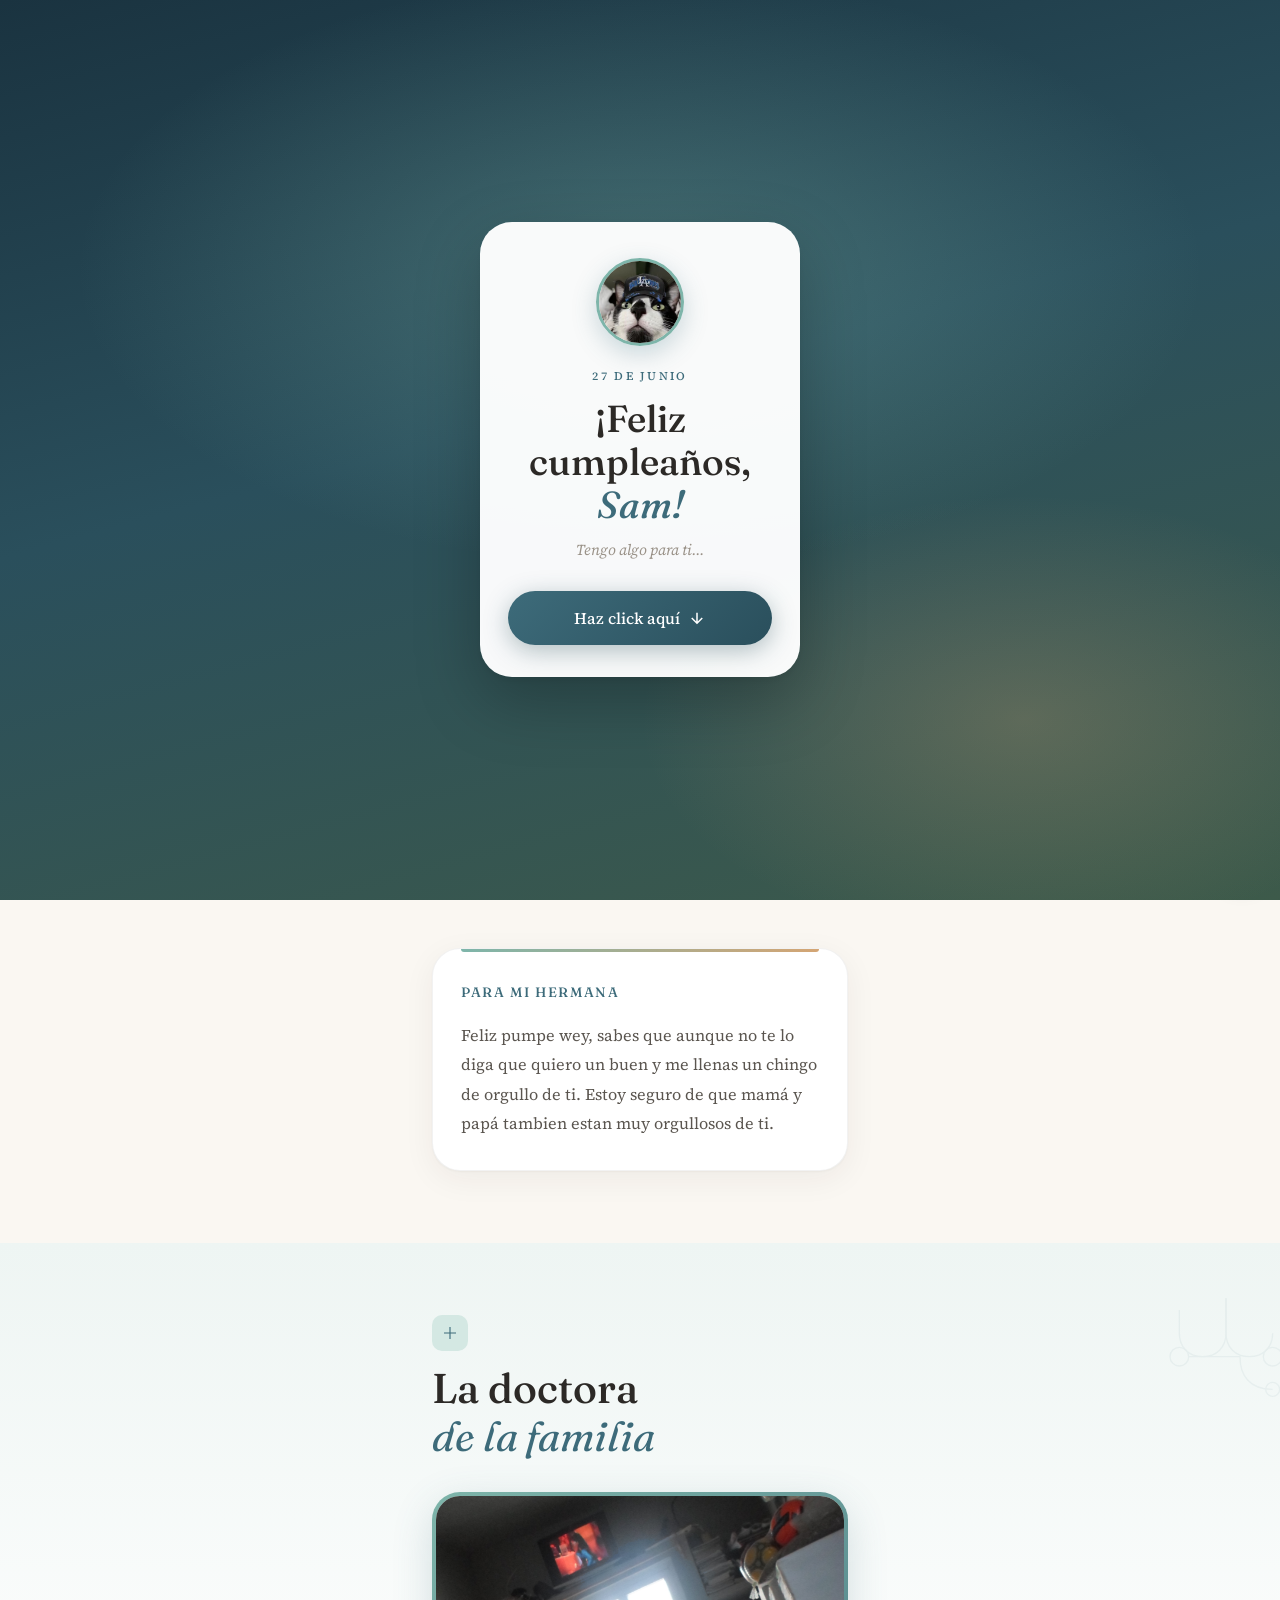
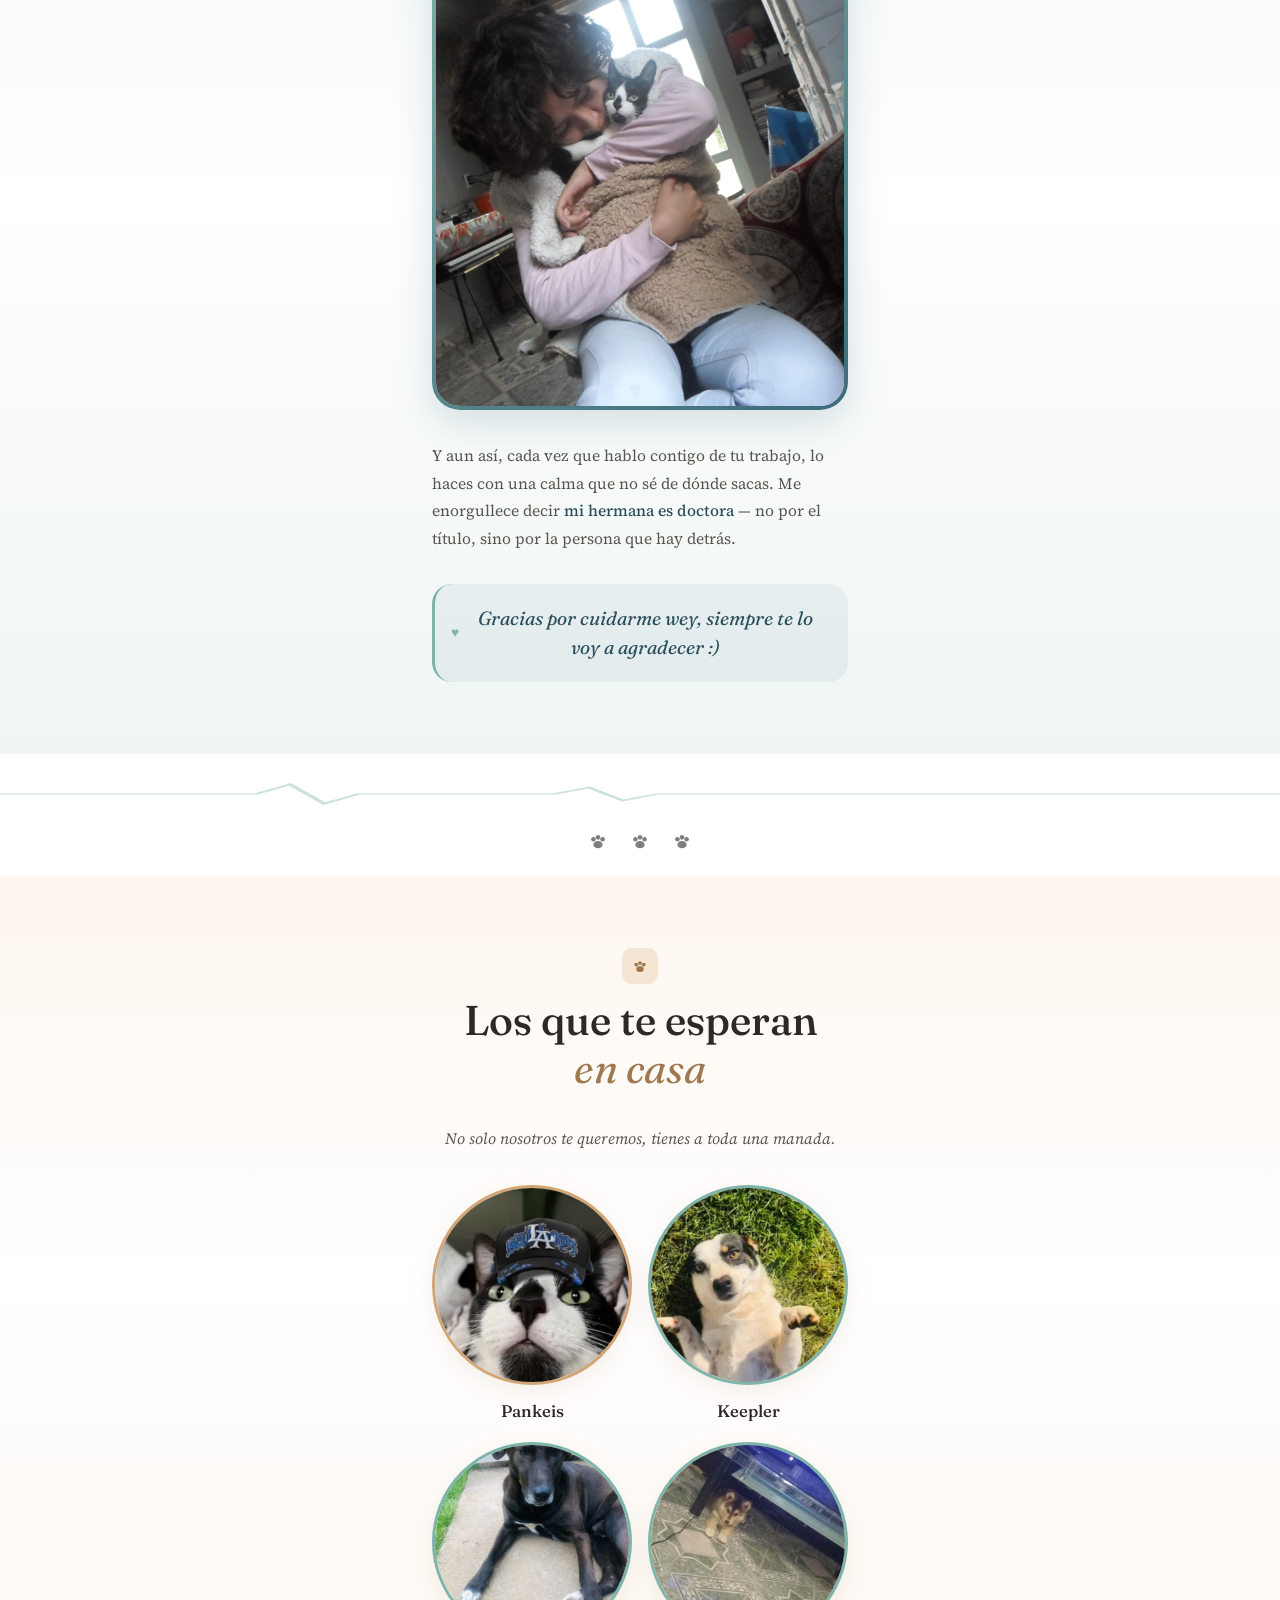
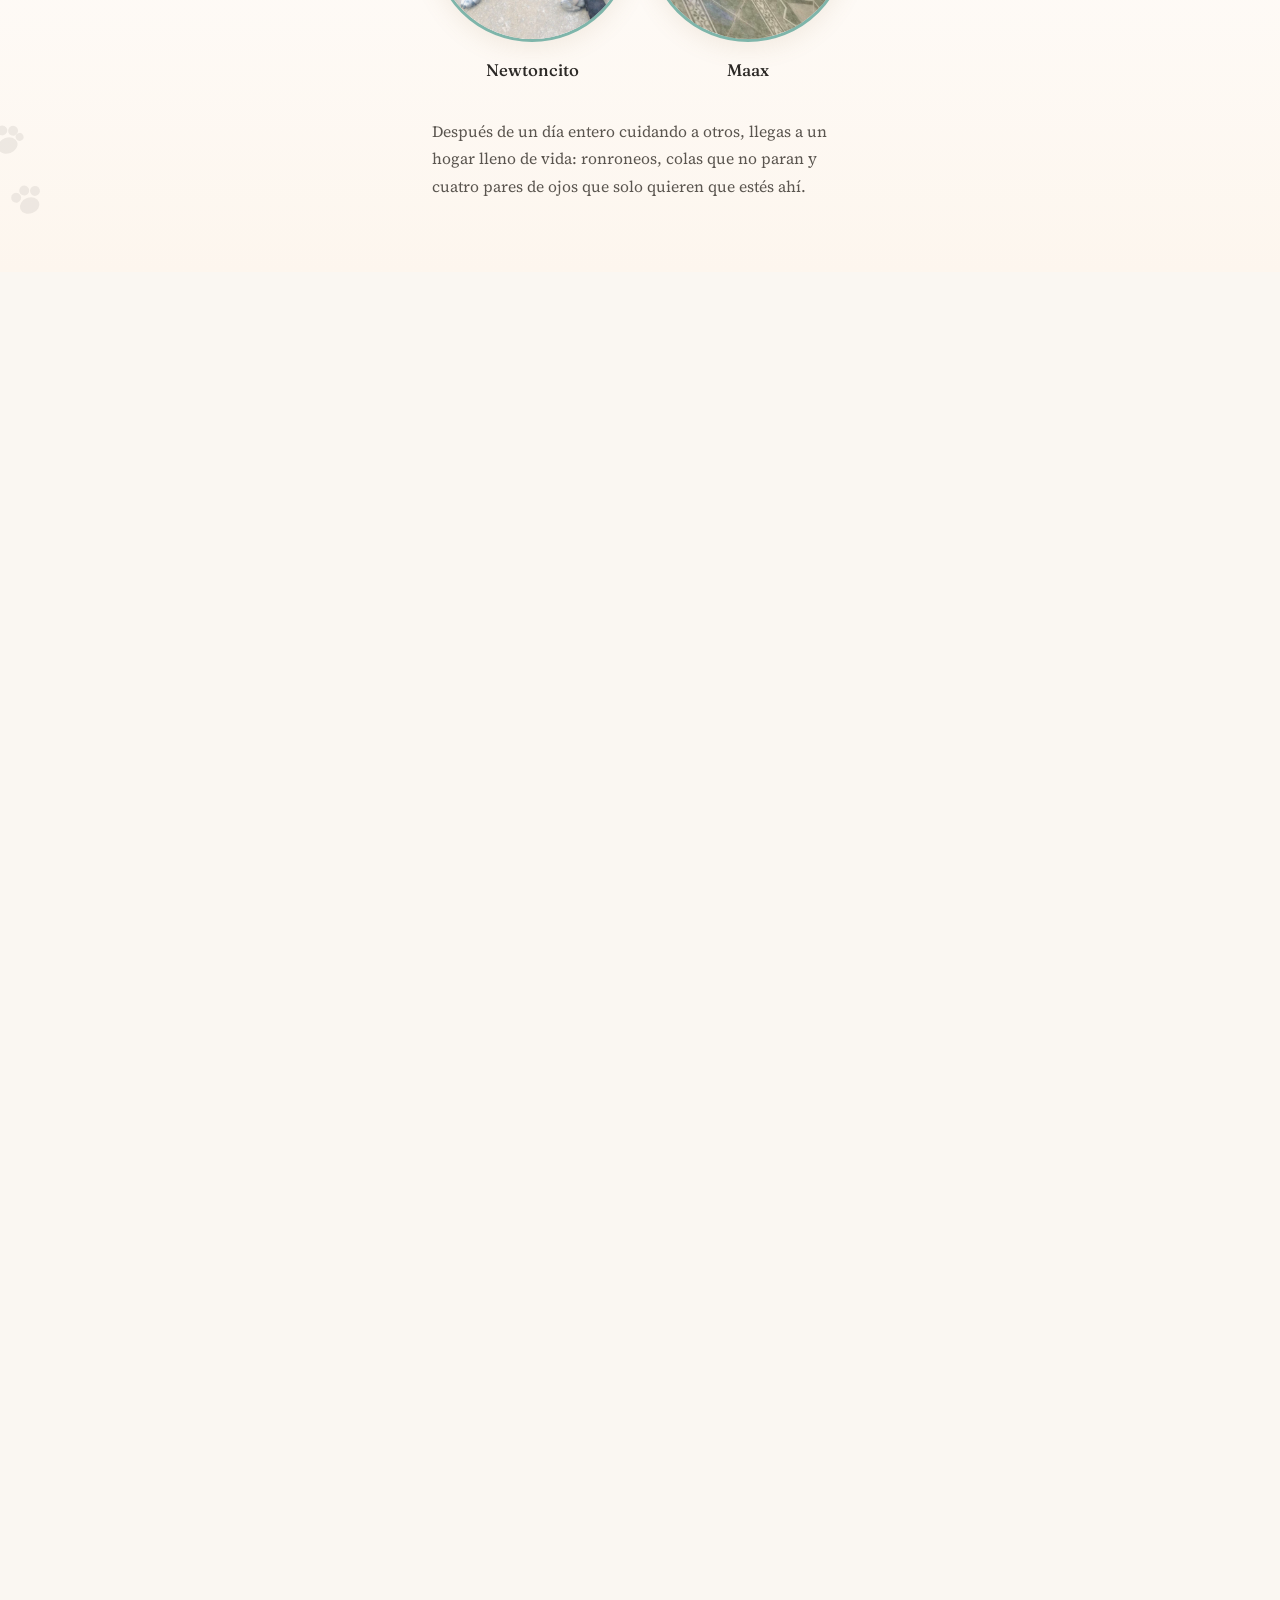
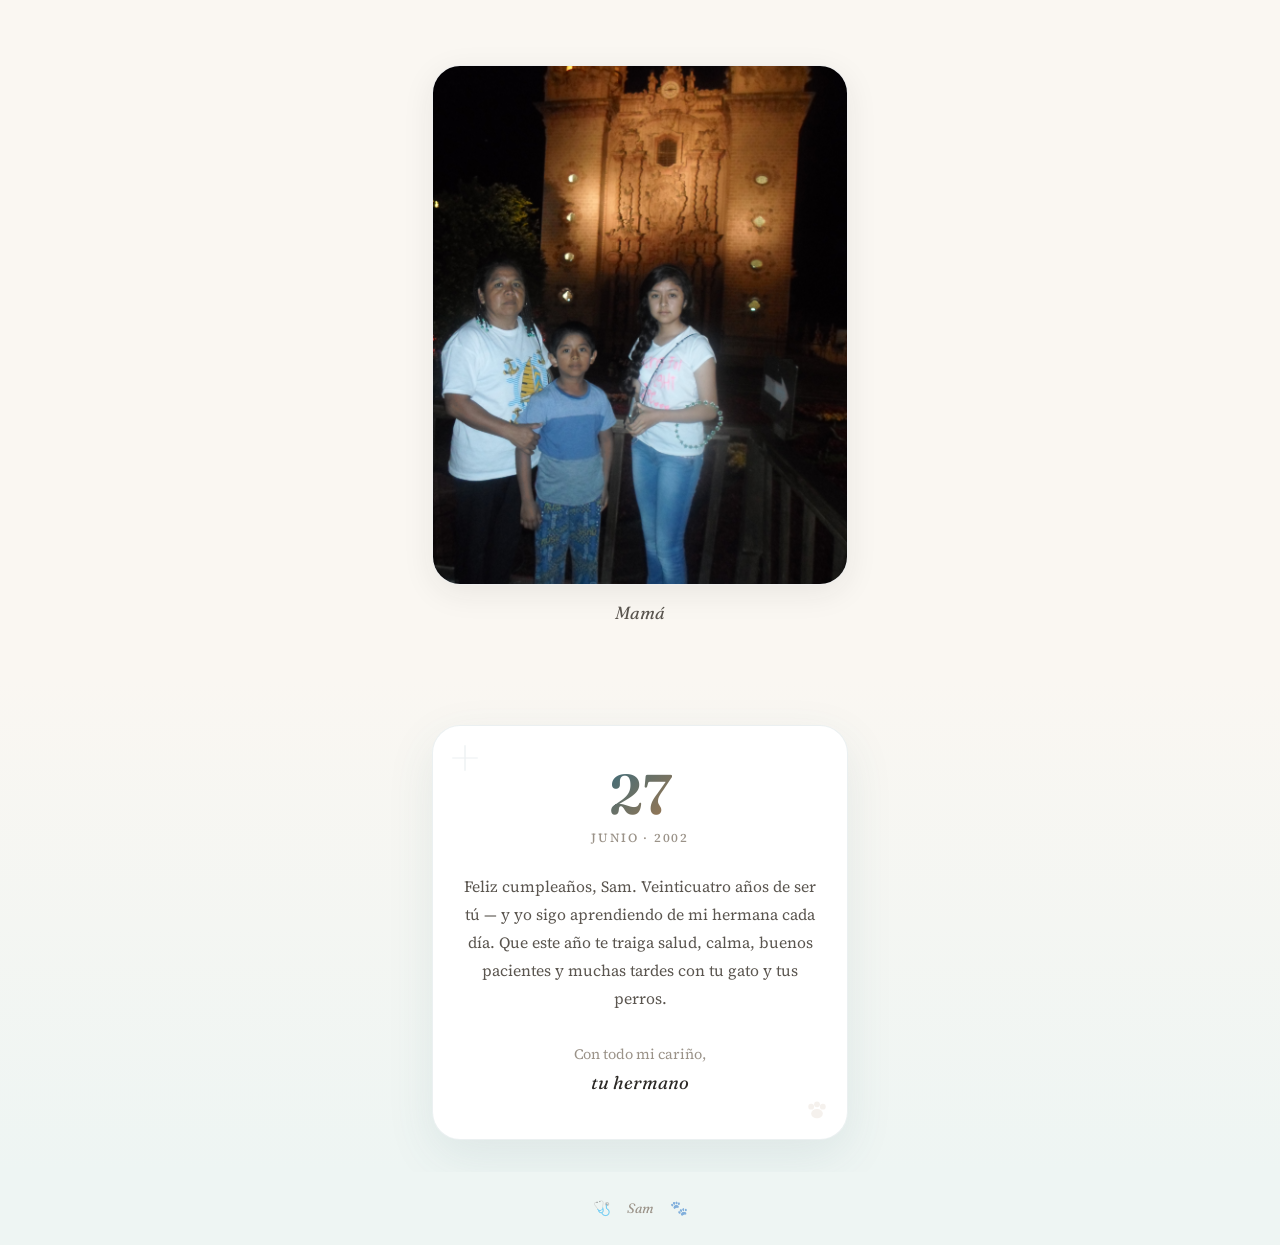
==== index.html @ 91076fe1 "Add files via upload" ====
<!DOCTYPE html>
<html lang="es">
<head>
  <meta charset="UTF-8" />
  <meta name="viewport" content="width=device-width, initial-scale=1, viewport-fit=cover" />
  <meta name="theme-color" content="#eef5f3" />
  <meta name="description" content="Para Sam — 27 de junio" />
  <title>Feliz Pumpe wey</title>
  <link rel="icon" href="images/gato.jpg" type="image/jpeg" />
  <link rel="apple-touch-icon" href="images/gato.jpg" />
  <link rel="preconnect" href="https://fonts.googleapis.com" />
  <link rel="preconnect" href="https://fonts.gstatic.com" crossorigin />
  <link href="https://fonts.googleapis.com/css2?family=Fraunces:ital,opsz,wght@0,9..144,400;0,9..144,500;0,9..144,600;1,9..144,400&family=Source+Serif+4:ital,opsz,wght@0,8..60,400;0,8..60,500;1,8..60,400&display=swap" rel="stylesheet" />
  <link rel="stylesheet" href="css/style.css" />
</head>
<body class="welcome-open">
  <div class="scroll-progress" aria-hidden="true"><div class="scroll-progress__bar"></div></div>
  <canvas class="med-particles" id="medParticles" aria-hidden="true"></canvas>

  <audio id="bgMusic" loop preload="auto">
    <source src="audio/song.mp3" type="audio/mpeg" />
  </audio>

  <div class="welcome" id="welcome" role="dialog" aria-modal="true" aria-label="Bienvenida">
    <div class="welcome__bg" aria-hidden="true"></div>
    <div class="welcome__card">
      <div class="welcome__avatar">
        <img src="images/gato.jpg" alt="" width="80" height="80" />
      </div>
      <p class="welcome__date">27 de junio</p>
      <h2 class="welcome__title">¡Feliz cumpleaños,<br /><em>Sam!</em></h2>
      <p class="welcome__sub">Tengo algo para ti…</p>
      <button class="welcome__btn" id="welcomeBtn" type="button">
        <span>Haz click aquí</span>
        <svg viewBox="0 0 24 24" fill="none" stroke="currentColor" stroke-width="2" aria-hidden="true"><path d="M12 5v14M5 12l7 7 7-7"/></svg>
      </button>
    </div>
  </div>

  <button class="audio-toggle" id="audioToggle" type="button" aria-label="Pausar música" title="Música" hidden>
    <svg class="audio-toggle__on" viewBox="0 0 24 24" fill="none" stroke="currentColor" stroke-width="1.5"><path d="M9 18V6l10 6-10 6z"/><circle cx="5" cy="12" r="2" fill="currentColor"/></svg>
    <svg class="audio-toggle__off" viewBox="0 0 24 24" fill="none" stroke="currentColor" stroke-width="1.5" hidden><path d="M9 18V6l10 6-10 6z"/><line x1="4" y1="4" x2="20" y2="20"/></svg>
  </button>

  <!-- ── Hero ─────────────────────────────────────────── -->
  <header class="hero" id="inicio">
    <div class="hero__bg" aria-hidden="true">
      <div class="hero__blob hero__blob--med"></div>
      <div class="hero__blob hero__blob--cat"></div>
    </div>

    <div class="hero__pulse" aria-hidden="true">
      <span class="hero__pulse-ring"></span>
      <span class="hero__pulse-ring hero__pulse-ring--delay"></span>
      <span class="hero__pulse-dot"></span>
    </div>

    <svg class="hero__ecg" viewBox="0 0 400 60" preserveAspectRatio="none" aria-hidden="true">
      <path class="hero__ecg-line" d="M0,30 L60,30 L75,30 L85,10 L95,50 L105,30 L130,30 L145,30 L155,18 L165,42 L175,30 L400,30" />
      <path class="hero__ecg-glow" d="M0,30 L60,30 L75,30 L85,10 L95,50 L105,30 L130,30 L145,30 L155,18 L165,42 L175,30 L400,30" />
    </svg>

    <div class="hero__paws" aria-hidden="true">
      <svg viewBox="0 0 24 24"><ellipse cx="12" cy="16" rx="5" ry="4"/><circle cx="7" cy="10" r="2.5"/><circle cx="12" cy="8" r="2.5"/><circle cx="17" cy="10" r="2.5"/><circle cx="19" cy="14" r="2"/></svg>
      <svg viewBox="0 0 24 24"><ellipse cx="12" cy="16" rx="5" ry="4"/><circle cx="7" cy="10" r="2.5"/><circle cx="12" cy="8" r="2.5"/><circle cx="17" cy="10" r="2.5"/><circle cx="19" cy="14" r="2"/></svg>
    </div>

    <div class="hero__content reveal">
      <h1 class="hero__name">Sam</h1>
      <p class="hero__line">
        Mi hermana. Doctora.<br />
        Y dueña del pinche pankeis :)
      </p>
      <div class="hero__chips">
      </div>
    </div>

    <a class="hero__scroll" href="#hermana" aria-label="Continuar">
      <svg viewBox="0 0 24 24" fill="none" stroke="currentColor" stroke-width="1.5"><path d="M12 5v14M5 12l7 7 7-7"/></svg>
    </a>
  </header>

  <main>

    <!-- ── Hermana ──────────────────────────────────────── -->
    <section class="block block--intro" id="hermana">
      <div class="block__inner reveal">
        <div class="intro-card intro-card--interactive">
          <div class="intro-card__accent" aria-hidden="true"></div>
          <p class="intro-card__label">Para mi hermana</p>
          <p class="intro-card__text">
            Feliz pumpe wey, sabes que aunque no te lo diga que quiero un buen
            y me llenas un chingo de orgullo de ti. Estoy seguro de que mamá y papá tambien
            estan muy orgullosos de ti.
          </p>
        </div>
      </div>
    </section>

    <!-- ── Medicina ───────────────────────────────────── -->
    <section class="block block--med" id="doctora">
      <div class="med-monitor" aria-hidden="true">
        <div class="med-monitor__screen">
          <svg class="med-monitor__ecg" viewBox="0 0 200 40" preserveAspectRatio="none">
            <path d="M0,20 L30,20 L38,20 L42,6 L46,34 L50,20 L80,20 L88,20 L92,12 L96,28 L100,20 L200,20"/>
          </svg>
          <span class="med-monitor__label">♥ bpm</span>
        </div>
      </div>

      <div class="block__deco block__deco--steth block__deco--float" aria-hidden="true">
        <svg viewBox="0 0 120 120" fill="none" stroke="currentColor" stroke-width="1.2">
          <path d="M60 20v30c0 12-8 20-20 20s-20-8-20-20V30"/>
          <path d="M60 20v30c0 12 8 20 20 20s20-8 20-20V50"/>
          <circle cx="20" cy="70" r="8"/>
          <circle cx="100" cy="70" r="8"/>
          <path d="M28 70h44c0 16 8 28 28 28"/>
          <circle cx="100" cy="98" r="6"/>
        </svg>
      </div>

      <div class="block__inner">
        <header class="block__header reveal">
          <span class="block__icon block__icon--med" aria-hidden="true">
            <svg viewBox="0 0 24 24" fill="none" stroke="currentColor" stroke-width="1.5"><path d="M12 4v16M4 12h16"/></svg>
          </span>
          <h2 class="block__title">La doctora<br /><em>de la familia</em></h2>
        </header>

        <figure class="portrait portrait--interactive reveal">
          <div class="portrait__ring portrait__ring--med portrait__ring--pulse">
            <div class="portrait__frame">
              <img
                src="images/sam.jpg"
                alt="Sam como doctora"
                onerror="this.closest('.portrait').classList.add('portrait--empty')"
              />
              <div class="portrait__ph">
                <svg viewBox="0 0 24 24" fill="none" stroke="currentColor" stroke-width="1"><path d="M4.8 12.5h3.2l1.8-5.5 3.4 11 2-6.5H20"/><circle cx="12" cy="12" r="9"/></svg>
                <span>images/sam.jpg</span>
              </div>
            </div>
          </div>
        </figure>

        <div class="prose reveal">
          <p>

          </p>
          <p>
            <!-- Edita -->
            Y aun así, cada vez que hablo contigo de tu trabajo, lo haces con una
            calma que no sé de dónde sacas. Me enorgullece decir
            <strong>mi hermana es doctora</strong> — no por el título,
            sino por la persona que hay detrás.
          </p>
        </div>

        <blockquote class="pullquote pullquote--med pullquote--pulse reveal">
          <p>Gracias por cuidarme wey, siempre te lo voy a agradecer :)</p>
        </blockquote>
      </div>
    </section>

    <!-- ── Puente ─────────────────────────────────────── -->
    <div class="bridge" aria-hidden="true">
      <div class="bridge__line bridge__line--ecg">
        <svg viewBox="0 0 300 40" preserveAspectRatio="none">
          <path class="bridge__ecg-path" d="M0,20 L50,20 L60,20 L68,8 L76,32 L84,20 L120,20 L130,20 L138,12 L146,28 L154,20 L300,20"/>
        </svg>
      </div>
      <div class="bridge__paws">
        <svg viewBox="0 0 24 24"><ellipse cx="12" cy="16" rx="5" ry="4"/><circle cx="7" cy="10" r="2.5"/><circle cx="12" cy="8" r="2.5"/><circle cx="17" cy="10" r="2.5"/></svg>
        <svg viewBox="0 0 24 24"><ellipse cx="12" cy="16" rx="5" ry="4"/><circle cx="7" cy="10" r="2.5"/><circle cx="12" cy="8" r="2.5"/><circle cx="17" cy="10" r="2.5"/></svg>
        <svg viewBox="0 0 24 24"><ellipse cx="12" cy="16" rx="5" ry="4"/><circle cx="7" cy="10" r="2.5"/><circle cx="12" cy="8" r="2.5"/><circle cx="17" cy="10" r="2.5"/></svg>
      </div>
    </div>

    <!-- ── Mascotas ───────────────────────────────────── -->
    <section class="block block--pets" id="mascotas">
      <div class="block__deco block__deco--paws" aria-hidden="true">
        <svg viewBox="0 0 24 24"><ellipse cx="12" cy="16" rx="5" ry="4"/><circle cx="7" cy="10" r="2.5"/><circle cx="12" cy="8" r="2.5"/><circle cx="17" cy="10" r="2.5"/><circle cx="19" cy="14" r="2"/></svg>
        <svg viewBox="0 0 24 24"><ellipse cx="12" cy="16" rx="5" ry="4"/><circle cx="7" cy="10" r="2.5"/><circle cx="12" cy="8" r="2.5"/><circle cx="17" cy="10" r="2.5"/></svg>
      </div>

      <div class="block__inner">
        <header class="block__header block__header--center reveal">
          <span class="block__icon block__icon--cat" aria-hidden="true">
            <svg viewBox="0 0 24 24" fill="currentColor"><ellipse cx="12" cy="16" rx="5" ry="4"/><circle cx="7" cy="10" r="2.5"/><circle cx="12" cy="8" r="2.5"/><circle cx="17" cy="10" r="2.5"/></svg>
          </span>
          <h2 class="block__title">Los que te esperan<br /><em>en casa</em></h2>
        </header>

        <p class="pets__intro reveal">
          No solo nosotros te queremos, tienes a toda una manada.
        </p>

        <div class="pets-grid reveal" id="petsGrid">
          <figure class="pet-card pet-card--cat">
            <div class="pet-card__frame">
              <img
                src="images/gato.jpg"
                alt="Kepler, el gato de Sam"
                onerror="this.closest('.pet-card').classList.add('pet-card--empty')"
              />
              <div class="pet-card__ph">🐱</div>
            </div>
            <figcaption>
              <span class="pet-card__name">Pankeis</span>
            </figcaption>
          </figure>

          <figure class="pet-card pet-card--dog">
            <div class="pet-card__frame">
              <img
                src="images/perro-1.jpeg"
                alt="Primer perro de Sam"
                onerror="this.closest('.pet-card').classList.add('pet-card--empty')"
              />
              <div class="pet-card__ph">🐕</div>
            </div>
            <figcaption>
              <span class="pet-card__name">Keepler</span>
            </figcaption>
          </figure>

          <figure class="pet-card pet-card--dog">
            <div class="pet-card__frame">
              <img
                src="images/perro-2.jpeg"
                alt="Segundo perro de Sam"
                onerror="this.closest('.pet-card').classList.add('pet-card--empty')"
              />
              <div class="pet-card__ph">🐕</div>
            </div>
            <figcaption>
              <span class="pet-card__type"></span>
              <span class="pet-card__name">Newtoncito</span>
            </figcaption>
          </figure>

          <figure class="pet-card pet-card--dog">
            <div class="pet-card__frame">
              <img
                src="images/perro-3.jpeg"
                alt="Tercer perro de Sam"
                onerror="this.closest('.pet-card').classList.add('pet-card--empty')"
              />
              <div class="pet-card__ph">🐕</div>
            </div>
            <figcaption>
              <span class="pet-card__type"></span>
              <span class="pet-card__name">Maax</span>
            </figcaption>
          </figure>
        </div>

        <div class="prose reveal">
          <p>
            <!-- Edita -->
            Después de un día entero cuidando a otros, llegas a un hogar
            lleno de vida: ronroneos, colas que no paran y cuatro pares de ojos
            que solo quieren que estés ahí.
          </p>
        </div>
      </div>
    </section>

    <!-- ── Familia ────────────────────────────────────── -->
    <section class="block block--family" id="familia">
      <div class="block__inner">
        <header class="block__header block__header--center reveal">
          <h2 class="block__title">Nosotros<br /><em>tres</em></h2>
        </header>

        <div class="family-list">
          <figure class="family-photo reveal">
            <div class="family-photo__frame">
              <img
                src="images/sam.jpg"
                alt="Sam"
                onerror="this.closest('.family-photo').classList.add('family-photo--empty')"
              />
              <div class="family-photo__ph">
                <span>Tu foto aquí</span>
                <small>images/sam.jpg</small>
              </div>
            </div>
            <figcaption class="family-photo__label">Sam</figcaption>
          </figure>

          <figure class="family-photo reveal">
            <div class="family-photo__frame">
              <img
                src="images/Sam-2.JPG"
                alt="Sam con su hermano"
                onerror="this.closest('.family-photo').classList.add('family-photo--empty')"
              />
              <div class="family-photo__ph">
                <span>Tu foto aquí</span>
                <small>images/sam-hermano.jpg</small>
              </div>
            </div>
            <figcaption class="family-photo__label">Yo mero</figcaption>
          </figure>

          <figure class="family-photo reveal">
            <div class="family-photo__frame">
              <img
                src="images/sam-familia.jpg"
                alt="Sam con su hermano y su mamá"
                onerror="this.closest('.family-photo').classList.add('family-photo--empty')"
              />
              <div class="family-photo__ph">
                <span>Tu foto aquí</span>
                <small>images/sam-familia.jpg</small>
              </div>
            </div>
            <figcaption class="family-photo__label">Mamá</figcaption>
          </figure>
        </div>
      </div>
    </section>

    <!-- ── Cierre ─────────────────────────────────────── -->
    <section class="block block--finale" id="mensaje">
      <div class="finale reveal finale--interactive">
        <div class="finale__med-corner" aria-hidden="true">
          <svg viewBox="0 0 40 40"><path d="M20 4v32M4 20h32" stroke="currentColor" stroke-width="1.5"/></svg>
        </div>
        <div class="finale__cat-corner" aria-hidden="true">
          <svg viewBox="0 0 24 24" fill="currentColor"><ellipse cx="12" cy="16" rx="5" ry="4"/><circle cx="7" cy="10" r="2.5"/><circle cx="12" cy="8" r="2.5"/><circle cx="17" cy="10" r="2.5"/></svg>
        </div>

        <div class="finale__date">
          <span class="finale__day">27</span>
          <span class="finale__month">Junio · 2002</span>
        </div>

        <p class="finale__msg">
          <!-- Edita -->
          Feliz cumpleaños, Sam. Veinticuatro años de ser tú —
          y yo sigo aprendiendo de mi hermana cada día.
          Que este año te traiga salud, calma, buenos pacientes
          y muchas tardes con tu gato y tus perros.
        </p>

        <p class="finale__sign">
          Con todo mi cariño,<br />
          <em>tu hermano</em>
        </p>
      </div>
    </section>

  </main>

  <footer class="foot">
    <span>🩺</span>
    <span>Sam</span>
    <span>🐾</span>
  </footer>

  <script src="js/main.js"></script>
</body>
</html>
---- css/style.css ----
/* ── Tokens ─────────────────────────────────────────── */
:root {
  --med-50:  #eef5f3;
  --med-100: #d4e8e3;
  --med-300: #7eb5aa;
  --med-500: #3d6b7a;
  --med-700: #2a4f5c;

  --cat-50:  #fdf6ee;
  --cat-100: #f5e6d3;
  --cat-300: #d4a574;
  --cat-500: #a07850;
  --cat-700: #6b4f35;

  --ink:     #2c2926;
  --ink-soft:#5a554f;
  --ink-muted:#9a9288;
  --paper:   #faf7f2;

  --safe-top:    env(safe-area-inset-top, 0px);
  --safe-bottom: env(safe-area-inset-bottom, 0px);

  --font-display: "Fraunces", Georgia, serif;
  --font-body:    "Source Serif 4", Georgia, serif;

  --radius:    20px;
  --radius-lg: 28px;
}

/* ── Reset ────────────────────────────────────────────── */
*, *::before, *::after { box-sizing: border-box; margin: 0; padding: 0; }

html {
  scroll-behavior: smooth;
  -webkit-text-size-adjust: 100%;
}

body {
  font-family: var(--font-body);
  font-size: 1rem;
  line-height: 1.75;
  color: var(--ink);
  background: var(--paper);
  overflow-x: hidden;
  -webkit-font-smoothing: antialiased;
}

img { display: block; max-width: 100%; height: auto; }

strong { font-weight: 500; color: var(--med-700); }

/* ── Scroll progress ─────────────────────────────────── */
.scroll-progress {
  position: fixed;
  top: 0;
  left: 0;
  right: 0;
  height: 3px;
  z-index: 2000;
  background: transparent;
  pointer-events: none;
}

.scroll-progress__bar {
  height: 100%;
  width: 0%;
  background: linear-gradient(90deg, var(--med-500), var(--med-300), var(--cat-300));
  border-radius: 0 2px 2px 0;
  transition: width 0.08s linear;
}

/* ── Medical particles canvas ─────────────────────────── */
.med-particles {
  position: fixed;
  inset: 0;
  pointer-events: none;
  z-index: 0;
  opacity: 0.35;
}

body > main,
body > header,
body > footer { position: relative; z-index: 1; }

/* ── Audio controls ─────────────────────────────────── */
.audio-toggle {
  position: fixed;
  bottom: calc(var(--safe-bottom) + 1rem);
  right: 1rem;
  z-index: 2100;
  width: 44px;
  height: 44px;
  border: none;
  border-radius: 50%;
  background: rgba(255, 255, 255, 0.92);
  color: var(--med-700);
  box-shadow: 0 4px 20px rgba(42, 79, 92, 0.18);
  border: 1px solid rgba(61, 107, 122, 0.15);
  cursor: pointer;
  display: flex;
  align-items: center;
  justify-content: center;
  backdrop-filter: blur(8px);
  -webkit-backdrop-filter: blur(8px);
  transition: transform 0.2s ease, box-shadow 0.2s ease;
}

.audio-toggle svg { width: 20px; height: 20px; }

.audio-toggle.is-playing {
  animation: music-pulse 1.2s ease-in-out infinite;
}

.audio-toggle:active { transform: scale(0.94); }

.audio-toggle.is-muted .audio-toggle__on { display: none; }
.audio-toggle.is-muted .audio-toggle__off { display: block !important; }

/* ── Welcome screen ─────────────────────────────────── */
body.welcome-open {
  overflow: hidden;
  height: 100dvh;
}

.welcome {
  position: fixed;
  inset: 0;
  z-index: 4000;
  display: flex;
  align-items: center;
  justify-content: center;
  padding: 1.5rem;
  padding-top: calc(var(--safe-top) + 1.5rem);
  padding-bottom: calc(var(--safe-bottom) + 1.5rem);
}

.welcome__bg {
  position: absolute;
  inset: 0;
  background:
    radial-gradient(ellipse 80% 60% at 50% 30%, rgba(126, 181, 170, 0.35) 0%, transparent 55%),
    radial-gradient(ellipse 60% 50% at 80% 80%, rgba(212, 165, 116, 0.25) 0%, transparent 50%),
    linear-gradient(165deg, #1a3340 0%, #2a4f5c 45%, #3d5a4a 100%);
}

.welcome__card {
  position: relative;
  width: 100%;
  max-width: 20rem;
  padding: 2.25rem 1.75rem 2rem;
  text-align: center;
  background: rgba(255, 255, 255, 0.97);
  border-radius: calc(var(--radius-lg) + 4px);
  box-shadow:
    0 4px 6px rgba(0, 0, 0, 0.06),
    0 24px 64px rgba(0, 0, 0, 0.25);
  animation: welcome-in 0.7s cubic-bezier(0.34, 1.2, 0.64, 1) both;
}

.welcome--leaving .welcome__card {
  animation: welcome-out 0.55s ease forwards;
}

.welcome--leaving .welcome__bg {
  animation: welcome-bg-out 0.55s ease forwards;
}

.welcome__avatar {
  width: 88px;
  height: 88px;
  margin: 0 auto 1.25rem;
  border-radius: 50%;
  overflow: hidden;
  border: 3px solid var(--med-300);
  box-shadow: 0 8px 24px rgba(61, 107, 122, 0.25);
  animation: welcome-avatar 2s ease-in-out infinite;
}

.welcome__avatar img {
  width: 100%;
  height: 100%;
  object-fit: cover;
}

.welcome__date {
  font-size: 0.72rem;
  font-weight: 500;
  letter-spacing: 0.2em;
  text-transform: uppercase;
  color: var(--med-500);
  margin-bottom: 0.65rem;
}

.welcome__title {
  font-family: var(--font-display);
  font-size: clamp(1.85rem, 8vw, 2.35rem);
  font-weight: 500;
  line-height: 1.15;
  color: var(--ink);
  margin-bottom: 0.65rem;
}

.welcome__title em {
  font-style: italic;
  color: var(--med-500);
}

.welcome__sub {
  font-size: 0.95rem;
  font-style: italic;
  color: var(--ink-muted);
  margin-bottom: 1.75rem;
}

.welcome__btn {
  display: inline-flex;
  align-items: center;
  justify-content: center;
  gap: 0.5rem;
  width: 100%;
  padding: 1rem 1.5rem;
  border: none;
  border-radius: 999px;
  font-family: var(--font-body);
  font-size: 1rem;
  font-weight: 500;
  color: #fff;
  background: linear-gradient(135deg, var(--med-500), var(--med-700));
  box-shadow: 0 6px 24px rgba(42, 79, 92, 0.35);
  cursor: pointer;
  transition: transform 0.2s ease, box-shadow 0.2s ease;
  animation: welcome-btn-pulse 2s ease-in-out infinite;
}

.welcome__btn svg {
  width: 18px;
  height: 18px;
  animation: bob 2s ease infinite;
}

.welcome__btn:active {
  transform: scale(0.97);
  box-shadow: 0 3px 12px rgba(42, 79, 92, 0.3);
}

@keyframes welcome-in {
  from { opacity: 0; transform: scale(0.88) translateY(20px); }
  to   { opacity: 1; transform: scale(1) translateY(0); }
}

@keyframes welcome-out {
  to { opacity: 0; transform: scale(1.05) translateY(-16px); }
}

@keyframes welcome-bg-out {
  to { opacity: 0; }
}

@keyframes welcome-avatar {
  0%, 100% { transform: scale(1); }
  50%      { transform: scale(1.04); }
}

@keyframes welcome-btn-pulse {
  0%, 100% { box-shadow: 0 6px 24px rgba(42, 79, 92, 0.35); }
  50%      { box-shadow: 0 6px 32px rgba(94, 196, 182, 0.5); }
}

@keyframes music-pulse {
  0%, 100% { box-shadow: 0 0 0 0 rgba(94, 196, 182, 0.4); }
  50%      { box-shadow: 0 0 0 10px rgba(94, 196, 182, 0); }
}

@keyframes fade-in {
  from { opacity: 0; }
  to   { opacity: 1; }
}

/* ── Hero ───────────────────────────────────────────── */
.hero {
  position: relative;
  min-height: 100dvh;
  min-height: 100svh;
  display: flex;
  flex-direction: column;
  align-items: center;
  justify-content: center;
  padding: calc(var(--safe-top) + 2rem) 1.5rem calc(var(--safe-bottom) + 3rem);
  text-align: center;
  overflow: hidden;
}

.hero__bg {
  position: absolute;
  inset: 0;
  background: linear-gradient(160deg, var(--med-50) 0%, var(--paper) 45%, var(--cat-50) 100%);
}

.hero__blob {
  position: absolute;
  border-radius: 50%;
  filter: blur(60px);
  opacity: 0.55;
  animation: drift 12s ease-in-out infinite alternate;
}

.hero__blob--med {
  width: 280px; height: 280px;
  background: var(--med-100);
  top: -60px; right: -80px;
}

.hero__blob--cat {
  width: 240px; height: 240px;
  background: var(--cat-100);
  bottom: 10%; left: -60px;
  animation-delay: -6s;
}

.hero__ecg {
  position: absolute;
  bottom: 28%;
  left: 0; right: 0;
  width: 100%;
  height: 50px;
  opacity: 0.18;
  color: var(--med-500);
}

.hero__ecg-line {
  fill: none;
  stroke: currentColor;
  stroke-width: 1.5;
  stroke-dasharray: 600;
  animation: ecg-scroll 3s linear infinite;
}

.hero__ecg-glow {
  fill: none;
  stroke: var(--med-300);
  stroke-width: 4;
  opacity: 0.25;
  filter: blur(2px);
  stroke-dasharray: 600;
  animation: ecg-scroll 3s linear infinite;
}

.hero__pulse {
  position: absolute;
  top: 22%;
  left: 50%;
  transform: translate(-50%, -50%);
  width: 80px;
  height: 80px;
  pointer-events: none;
}

.hero__pulse-dot {
  position: absolute;
  inset: 0;
  margin: auto;
  width: 10px;
  height: 10px;
  border-radius: 50%;
  background: var(--med-500);
  animation: heartbeat-dot 1.2s ease-in-out infinite;
}

.hero__pulse-ring {
  position: absolute;
  inset: 0;
  border-radius: 50%;
  border: 1.5px solid var(--med-300);
  animation: heartbeat-ring 1.2s ease-out infinite;
}

.hero__pulse-ring--delay {
  animation-delay: 0.4s;
}

.hero__name {
  font-family: var(--font-display);
  font-size: clamp(4rem, 18vw, 6rem);
  font-weight: 500;
  line-height: 1;
  letter-spacing: -0.03em;
  background: linear-gradient(135deg, var(--med-700) 0%, var(--med-500) 40%, var(--cat-500) 100%);
  -webkit-background-clip: text;
  -webkit-text-fill-color: transparent;
  background-clip: text;
  margin-bottom: 1.25rem;
  animation: hero-name-in 1.2s ease both;
}

.hero__line {
  font-size: 1.05rem;
  font-style: italic;
  color: var(--ink-soft);
  line-height: 1.65;
  max-width: 20rem;
  margin: 0 auto 1.75rem;
  animation: hero-name-in 1.2s 0.2s ease both;
}

.hero__paws {
  position: absolute;
  top: 18%;
  right: 8%;
  display: flex;
  gap: 0.5rem;
  opacity: 0.12;
  color: var(--cat-500);
  transform: rotate(15deg);
}

.hero__paws svg {
  width: 28px;
  height: 28px;
  animation: paw-float 4s ease-in-out infinite;
}

.hero__paws svg:last-child {
  transform: scale(0.7) translateY(8px);
  animation-delay: -2s;
}

.hero__content { position: relative; z-index: 1; }

.hero__born {
  font-size: 0.78rem;
  font-weight: 500;
  letter-spacing: 0.16em;
  text-transform: uppercase;
  color: var(--ink-muted);
  margin-bottom: 1rem;
}

.hero__chips {
  display: flex;
  justify-content: center;
  gap: 0.65rem;
  flex-wrap: wrap;
}

.chip {
  display: inline-flex;
  align-items: center;
  gap: 0.4rem;
  padding: 0.4rem 0.9rem;
  border-radius: 999px;
  font-size: 0.75rem;
  font-weight: 500;
  letter-spacing: 0.06em;
}

.chip svg { width: 14px; height: 14px; }

.chip--med {
  background: var(--med-100);
  color: var(--med-700);
  border: 1px solid rgba(61, 107, 122, 0.15);
}

.chip--cat {
  background: var(--cat-100);
  color: var(--cat-700);
  border: 1px solid rgba(160, 120, 80, 0.15);
}

.hero__scroll {
  position: absolute;
  bottom: calc(var(--safe-bottom) + 1.5rem);
  color: var(--ink-muted);
  opacity: 0.5;
  animation: bob 2.5s ease infinite;
}

.hero__scroll svg { width: 22px; height: 22px; }

/* ── Blocks ─────────────────────────────────────────── */
.block {
  position: relative;
  padding: 4.5rem 1.35rem;
  overflow: hidden;
}

.block__inner {
  max-width: 24rem;
  margin: 0 auto;
  position: relative;
  z-index: 1;
}

.block__header { margin-bottom: 2rem; }

.block__header--center { text-align: center; }

.block__icon {
  display: inline-flex;
  align-items: center;
  justify-content: center;
  width: 36px; height: 36px;
  border-radius: 10px;
  margin-bottom: 0.85rem;
}

.block__icon svg { width: 18px; height: 18px; }

.block__icon--med {
  background: var(--med-100);
  color: var(--med-500);
}

.block__icon--cat {
  background: var(--cat-100);
  color: var(--cat-500);
}

.block__title {
  font-family: var(--font-display);
  font-size: clamp(2rem, 8vw, 2.6rem);
  font-weight: 500;
  line-height: 1.15;
  color: var(--ink);
}

.block__title em {
  font-style: italic;
  font-weight: 400;
}

.block__deco {
  position: absolute;
  pointer-events: none;
  opacity: 0.06;
}

.block__deco--steth {
  top: 2rem; right: -1rem;
  width: 140px; height: 140px;
  color: var(--med-500);
}

.block__deco--paws {
  bottom: 3rem; left: -0.5rem;
  display: flex;
  flex-direction: column;
  gap: 1rem;
  color: var(--cat-500);
  transform: rotate(-20deg);
}

.block__deco--paws svg { width: 48px; height: 48px; }

/* ── Intro ──────────────────────────────────────────── */
.block--intro {
  background: var(--paper);
  padding-top: 3rem;
}

.intro-card {
  position: relative;
  padding: 2rem 1.75rem;
  background: #fff;
  border-radius: var(--radius-lg);
  box-shadow:
    0 1px 2px rgba(44, 41, 38, 0.04),
    0 8px 32px rgba(44, 41, 38, 0.06);
  border: 1px solid rgba(44, 41, 38, 0.06);
  transition: transform 0.4s ease, box-shadow 0.4s ease;
}

.intro-card--interactive.visible {
  animation: card-rise 0.9s ease both;
}

.intro-card--interactive:active {
  transform: scale(0.985);
}

.intro-card__accent {
  position: absolute;
  top: 0; left: 1.75rem; right: 1.75rem;
  height: 3px;
  border-radius: 0 0 3px 3px;
  background: linear-gradient(90deg, var(--med-300), var(--cat-300));
}

.intro-card__label {
  font-family: var(--font-display);
  font-size: 0.85rem;
  font-weight: 500;
  letter-spacing: 0.12em;
  text-transform: uppercase;
  color: var(--med-500);
  margin-bottom: 1rem;
}

.intro-card__text {
  font-size: 1.02rem;
  color: var(--ink-soft);
  line-height: 1.8;
}

/* ── Medicine block ───────────────────────────────────── */
.block--med {
  background: linear-gradient(180deg, var(--med-50) 0%, #fff 50%, var(--med-50) 100%);
}

.block--med .block__title em { color: var(--med-500); }

/* Medical monitor widget */
.med-monitor {
  position: absolute;
  top: 1.5rem;
  left: 1rem;
  z-index: 2;
  opacity: 0;
  transform: translateY(10px);
  transition: opacity 0.6s ease, transform 0.6s ease;
}

.block--med.in-view .med-monitor {
  opacity: 1;
  transform: translateY(0);
}

.med-monitor__screen {
  background: rgba(20, 40, 48, 0.92);
  border-radius: 10px;
  padding: 0.5rem 0.75rem 0.4rem;
  border: 1px solid rgba(126, 181, 170, 0.3);
  box-shadow: 0 4px 20px rgba(42, 79, 92, 0.2);
  min-width: 110px;
}

.med-monitor__ecg {
  width: 100%;
  height: 28px;
  color: #5ec4b6;
}

.med-monitor__ecg path {
  fill: none;
  stroke: currentColor;
  stroke-width: 1.5;
  stroke-dasharray: 200;
  animation: ecg-scroll 2s linear infinite;
}

.med-monitor__label {
  display: block;
  font-size: 0.55rem;
  letter-spacing: 0.12em;
  text-transform: uppercase;
  color: rgba(126, 181, 170, 0.7);
  margin-top: 0.2rem;
  animation: bpm-blink 1.2s ease-in-out infinite;
}

.block__deco--float {
  animation: steth-float 6s ease-in-out infinite;
}

.block--med.in-view .block__deco--steth {
  opacity: 0.1;
}

/* ── Portrait ───────────────────────────────────────── */
.portrait { margin-bottom: 2rem; }

.portrait__ring {
  padding: 4px;
  border-radius: var(--radius-lg);
}

.portrait__ring--pulse::after {
  content: "";
  position: absolute;
  inset: -8px;
  border-radius: inherit;
  border: 2px solid var(--med-300);
  opacity: 0;
  animation: portrait-pulse 2s ease-out infinite;
  pointer-events: none;
}

.portrait__ring--med {
  position: relative;
  background: linear-gradient(145deg, var(--med-300), var(--med-500));
  box-shadow: 0 12px 40px rgba(61, 107, 122, 0.2);
}

.portrait--interactive .portrait__frame img {
  transition: transform 0.6s cubic-bezier(0.25, 0.46, 0.45, 0.94);
}

.portrait--interactive.visible .portrait__frame img {
  animation: portrait-zoom 1s ease both;
}

.portrait--interactive:active .portrait__frame img {
  transform: scale(1.04);
}

.portrait__ring--cat {
  max-width: 15rem;
  margin: 0 auto;
  border-radius: 50%;
  background: linear-gradient(145deg, var(--cat-300), var(--cat-500));
  box-shadow: 0 12px 40px rgba(160, 120, 80, 0.2);
}

.portrait__frame {
  position: relative;
  aspect-ratio: 4 / 5;
  border-radius: calc(var(--radius-lg) - 4px);
  overflow: hidden;
  background: var(--med-50);
}

.portrait__frame--round {
  aspect-ratio: 1;
  border-radius: 50%;
}

.portrait__frame img {
  width: 100%;
  height: 100%;
  object-fit: cover;
}

.portrait__ph {
  position: absolute;
  inset: 0;
  display: none;
  flex-direction: column;
  align-items: center;
  justify-content: center;
  gap: 0.5rem;
  color: var(--ink-muted);
  font-size: 0.78rem;
}

.portrait__ph svg { width: 36px; height: 36px; opacity: 0.35; }

.portrait--empty .portrait__ph { display: flex; }
.portrait--empty .portrait__frame img { display: none; }

/* ── Prose ──────────────────────────────────────────── */
.prose p {
  font-size: 0.98rem;
  color: var(--ink-soft);
  margin-bottom: 1.1rem;
}

.prose p:last-child { margin-bottom: 0; }

/* ── Pullquote ──────────────────────────────────────── */
.pullquote {
  margin-top: 2rem;
  padding: 1.25rem 1.5rem;
  border-radius: var(--radius);
  text-align: center;
}

.pullquote--med {
  background: rgba(61, 107, 122, 0.07);
  border-left: 3px solid var(--med-300);
}

.pullquote--pulse {
  position: relative;
  overflow: hidden;
}

.pullquote--pulse::before {
  content: "♥";
  position: absolute;
  left: 1rem;
  top: 50%;
  transform: translateY(-50%);
  font-size: 0.85rem;
  color: var(--med-300);
  animation: heartbeat-dot 1.2s ease-in-out infinite;
}

.pullquote--pulse p {
  padding-left: 0.5rem;
}

.pullquote p {
  font-family: var(--font-display);
  font-size: 1.2rem;
  font-style: italic;
  color: var(--med-700);
  line-height: 1.5;
}

/* ── Bridge ─────────────────────────────────────────── */
.bridge {
  padding: 1.5rem 0;
  background: #fff;
  text-align: center;
}

.bridge__line--ecg {
  color: var(--med-300);
  opacity: 0.4;
  margin-bottom: 0.75rem;
}

.bridge__line--ecg svg { width: 100%; height: 32px; }
.bridge__line--ecg path,
.bridge__ecg-path {
  fill: none;
  stroke: currentColor;
  stroke-width: 1.5;
}

.bridge__ecg-path {
  stroke-dasharray: 400;
  animation: ecg-scroll 2.5s linear infinite;
}

.bridge__paws {
  display: flex;
  justify-content: center;
  gap: 1.25rem;
  color: var(--cat-300);
  opacity: 0.5;
}

.bridge__paws svg {
  width: 22px;
  height: 22px;
  animation: paw-step 2s ease-in-out infinite;
}

.bridge__paws svg:nth-child(2) { animation-delay: 0.3s; }
.bridge__paws svg:nth-child(3) { animation-delay: 0.6s; }

/* ── Pets block ─────────────────────────────────────── */
.block--pets {
  background: linear-gradient(180deg, var(--cat-50) 0%, #fff 40%, var(--cat-50) 100%);
}

.block--pets .block__title em { color: var(--cat-500); }

.pets__intro {
  text-align: center;
  font-size: 0.98rem;
  font-style: italic;
  color: var(--ink-soft);
  margin-bottom: 2rem;
}

.pets-grid {
  display: grid;
  grid-template-columns: 1fr 1fr;
  gap: 1rem;
  margin-bottom: 2rem;
}

.pet-card {
  text-align: center;
  cursor: pointer;
  -webkit-tap-highlight-color: transparent;
  transition: transform 0.35s cubic-bezier(0.34, 1.56, 0.64, 1);
}

.pet-card.visible:hover,
.pet-card.visible:active,
.pet-card.is-tapped {
  transform: scale(1.05);
}

.pet-card--cat.is-tapped .pet-card__frame,
.pet-card--cat.visible:active .pet-card__frame {
  animation: wiggle 0.5s ease;
}

.pet-card__frame {
  position: relative;
  aspect-ratio: 1;
  border-radius: 50%;
  overflow: hidden;
  margin-bottom: 0.75rem;
  background: #fff;
  box-shadow: 0 6px 24px rgba(160, 120, 80, 0.12);
  transition: box-shadow 0.35s ease;
}

.pet-card.visible:hover .pet-card__frame,
.pet-card.is-tapped .pet-card__frame {
  box-shadow: 0 12px 36px rgba(61, 107, 122, 0.18);
}

.pet-card--cat .pet-card__frame {
  border: 3px solid var(--cat-300);
}

.pet-card--dog .pet-card__frame {
  border: 3px solid var(--med-300);
}

.pet-card__frame img {
  width: 100%;
  height: 100%;
  object-fit: cover;
}

.pet-card__ph {
  position: absolute;
  inset: 0;
  display: none;
  align-items: center;
  justify-content: center;
  font-size: 2rem;
  background: linear-gradient(135deg, var(--cat-50), var(--med-50));
  opacity: 0.6;
}

.pet-card--empty .pet-card__ph { display: flex; }
.pet-card--empty .pet-card__frame img { display: none; }

.pet-card figcaption {
  display: flex;
  flex-direction: column;
  gap: 0.15rem;
}

.pet-card__type {
  font-size: 0.68rem;
  font-weight: 500;
  letter-spacing: 0.14em;
  text-transform: uppercase;
  color: var(--ink-muted);
}

.pet-card__name {
  font-family: var(--font-display);
  font-size: 1.05rem;
  font-weight: 500;
  color: var(--ink);
}

.pet-card--cat .pet-card__type { color: var(--cat-500); }
.pet-card--dog .pet-card__type { color: var(--med-500); }

/* ── Family block ───────────────────────────────────── */
.block--family {
  background: var(--paper);
  padding-bottom: 3rem;
}

.block--family .block__title em { color: var(--med-500); }

.family-list {
  display: flex;
  flex-direction: column;
  gap: 2rem;
}

.family-photo {
  transition: transform 0.4s ease;
  transform-style: preserve-3d;
  perspective: 800px;
}

.family-photo__frame {
  position: relative;
  aspect-ratio: 4 / 5;
  border-radius: var(--radius-lg);
  overflow: hidden;
  background: #fff;
  border: 1px solid rgba(44, 41, 38, 0.08);
  box-shadow: 0 8px 32px rgba(44, 41, 38, 0.08);
  transition: transform 0.15s ease-out, box-shadow 0.3s ease;
  will-change: transform;
}

.family-photo.visible .family-photo__frame {
  animation: family-in 0.9s ease both;
}

.family-photo.is-tilted .family-photo__frame {
  box-shadow: 0 16px 48px rgba(61, 107, 122, 0.15);
}

.family-photo__frame img {
  width: 100%;
  height: 100%;
  object-fit: cover;
}

.family-photo__ph {
  position: absolute;
  inset: 0;
  display: none;
  flex-direction: column;
  align-items: center;
  justify-content: center;
  gap: 0.35rem;
  background: linear-gradient(135deg, var(--med-50), var(--cat-50));
  color: var(--ink-muted);
  font-size: 0.9rem;
}

.family-photo__ph small {
  font-size: 0.72rem;
  opacity: 0.7;
}

.family-photo--empty .family-photo__ph { display: flex; }
.family-photo--empty .family-photo__frame img { display: none; }

.family-photo__label {
  margin-top: 0.85rem;
  font-family: var(--font-display);
  font-size: 1.1rem;
  font-style: italic;
  text-align: center;
  color: var(--ink-soft);
}

/* ── Finale ─────────────────────────────────────────── */
.block--finale {
  padding: 3rem 1.35rem calc(var(--safe-bottom) + 2rem);
  background: linear-gradient(180deg, var(--paper) 0%, var(--med-50) 100%);
}

.finale {
  position: relative;
  max-width: 24rem;
  margin: 0 auto;
  padding: 2.5rem 1.75rem;
  background: #fff;
  border-radius: var(--radius-lg);
  text-align: center;
  box-shadow:
    0 1px 2px rgba(44, 41, 38, 0.04),
    0 16px 48px rgba(61, 107, 122, 0.1);
  border: 1px solid rgba(61, 107, 122, 0.1);
  overflow: hidden;
  transition: transform 0.4s ease, box-shadow 0.4s ease;
}

.finale--interactive.visible {
  animation: finale-glow 1s ease both;
}

.finale--interactive:active {
  transform: scale(0.99);
}

.finale__day {
  font-family: var(--font-display);
  font-size: 3.5rem;
  font-weight: 600;
  line-height: 1;
  background: linear-gradient(135deg, var(--med-500), var(--cat-500));
  -webkit-background-clip: text;
  -webkit-text-fill-color: transparent;
  background-clip: text;
  animation: day-pulse 2s ease-in-out infinite;
}

.finale__med-corner,
.finale__cat-corner {
  position: absolute;
  opacity: 0.1;
}

.finale__med-corner {
  top: 1rem; left: 1rem;
  color: var(--med-500);
  width: 32px; height: 32px;
}

.finale__cat-corner {
  bottom: 1rem; right: 1rem;
  color: var(--cat-500);
  width: 28px; height: 28px;
}

.finale__date {
  display: flex;
  flex-direction: column;
  align-items: center;
  margin-bottom: 1.5rem;
}

.finale__month {
  font-size: 0.78rem;
  font-weight: 500;
  letter-spacing: 0.14em;
  text-transform: uppercase;
  color: var(--ink-muted);
  margin-top: 0.3rem;
}

.finale__msg {
  font-size: 0.98rem;
  color: var(--ink-soft);
  line-height: 1.8;
  margin-bottom: 1.75rem;
}

.finale__sign {
  font-size: 0.9rem;
  color: var(--ink-muted);
}

.finale__sign em {
  font-family: var(--font-display);
  font-size: 1.15rem;
  font-style: italic;
  color: var(--ink);
}

/* ── Footer ─────────────────────────────────────────── */
.foot {
  display: flex;
  justify-content: center;
  align-items: center;
  gap: 1rem;
  padding: 1.5rem;
  padding-bottom: calc(var(--safe-bottom) + 1.5rem);
  background: var(--med-50);
  font-family: var(--font-display);
  font-size: 0.85rem;
  font-style: italic;
  color: var(--ink-muted);
}

.foot span:first-child,
.foot span:last-child {
  font-style: normal;
  font-size: 0.9rem;
  opacity: 0.5;
}

/* ── Animations ─────────────────────────────────────── */
@keyframes drift {
  from { transform: translate(0, 0) scale(1); }
  to   { transform: translate(20px, 15px) scale(1.08); }
}

@keyframes ecg-scroll {
  from { stroke-dashoffset: 400; }
  to   { stroke-dashoffset: 0; }
}

@keyframes ecg-draw {
  to { stroke-dashoffset: 0; }
}

@keyframes bob {
  0%, 100% { transform: translateY(0); }
  50%      { transform: translateY(5px); }
}

@keyframes heartbeat-dot {
  0%, 100% { transform: scale(1); opacity: 1; }
  15%      { transform: scale(1.35); }
  30%      { transform: scale(1); }
  45%      { transform: scale(1.2); }
}

@keyframes heartbeat-ring {
  0%   { transform: scale(0.5); opacity: 0.8; }
  100% { transform: scale(1.4); opacity: 0; }
}

@keyframes hero-name-in {
  from { opacity: 0; transform: translateY(24px); filter: blur(4px); }
  to   { opacity: 1; transform: translateY(0); filter: blur(0); }
}

@keyframes paw-float {
  0%, 100% { transform: translateY(0) rotate(0deg); }
  50%      { transform: translateY(-6px) rotate(5deg); }
}

@keyframes paw-step {
  0%, 100% { opacity: 0.35; transform: translateY(0); }
  50%      { opacity: 0.7; transform: translateY(-4px); }
}

@keyframes steth-float {
  0%, 100% { transform: translateY(0) rotate(0deg); }
  50%      { transform: translateY(-12px) rotate(3deg); }
}

@keyframes portrait-pulse {
  0%   { opacity: 0.6; transform: scale(1); }
  100% { opacity: 0; transform: scale(1.08); }
}

@keyframes portrait-zoom {
  from { transform: scale(1.08); }
  to   { transform: scale(1); }
}

@keyframes card-rise {
  from { opacity: 0; transform: translateY(30px) rotateX(8deg); }
  to   { opacity: 1; transform: translateY(0) rotateX(0); }
}

@keyframes bpm-blink {
  0%, 100% { opacity: 0.7; }
  50%      { opacity: 1; }
}

@keyframes wiggle {
  0%, 100% { transform: rotate(0deg); }
  25%      { transform: rotate(-4deg); }
  75%      { transform: rotate(4deg); }
}

@keyframes family-in {
  from { opacity: 0; transform: translateY(20px) scale(0.97); }
  to   { opacity: 1; transform: translateY(0) scale(1); }
}

@keyframes finale-glow {
  from { opacity: 0; transform: translateY(20px); box-shadow: 0 0 0 rgba(61, 107, 122, 0); }
  to   { opacity: 1; transform: translateY(0); box-shadow: 0 16px 48px rgba(61, 107, 122, 0.1); }
}

@keyframes day-pulse {
  0%, 100% { filter: brightness(1); }
  50%      { filter: brightness(1.15); }
}

@media (prefers-reduced-motion: reduce) {
  *, *::before, *::after {
    animation-duration: 0.01ms !important;
    animation-iteration-count: 1 !important;
    transition-duration: 0.01ms !important;
  }

  .scroll-progress__bar { transition: none; }
  .med-particles { display: none; }
}

.reveal {
  opacity: 0;
  transform: translateY(20px);
  transition: opacity 0.8s ease, transform 0.8s ease;
}

.reveal.visible {
  opacity: 1;
  transform: translateY(0);
}

/* stagger children inside blocks */
.block__inner .reveal:nth-child(2) { transition-delay: 0.08s; }
.block__inner .reveal:nth-child(3) { transition-delay: 0.16s; }
.block__inner .reveal:nth-child(4) { transition-delay: 0.24s; }
.block__inner .reveal:nth-child(5) { transition-delay: 0.32s; }

@media (min-width: 480px) {
  .block { padding-left: 2rem; padding-right: 2rem; }
  .block__inner, .finale { max-width: 26rem; }
}
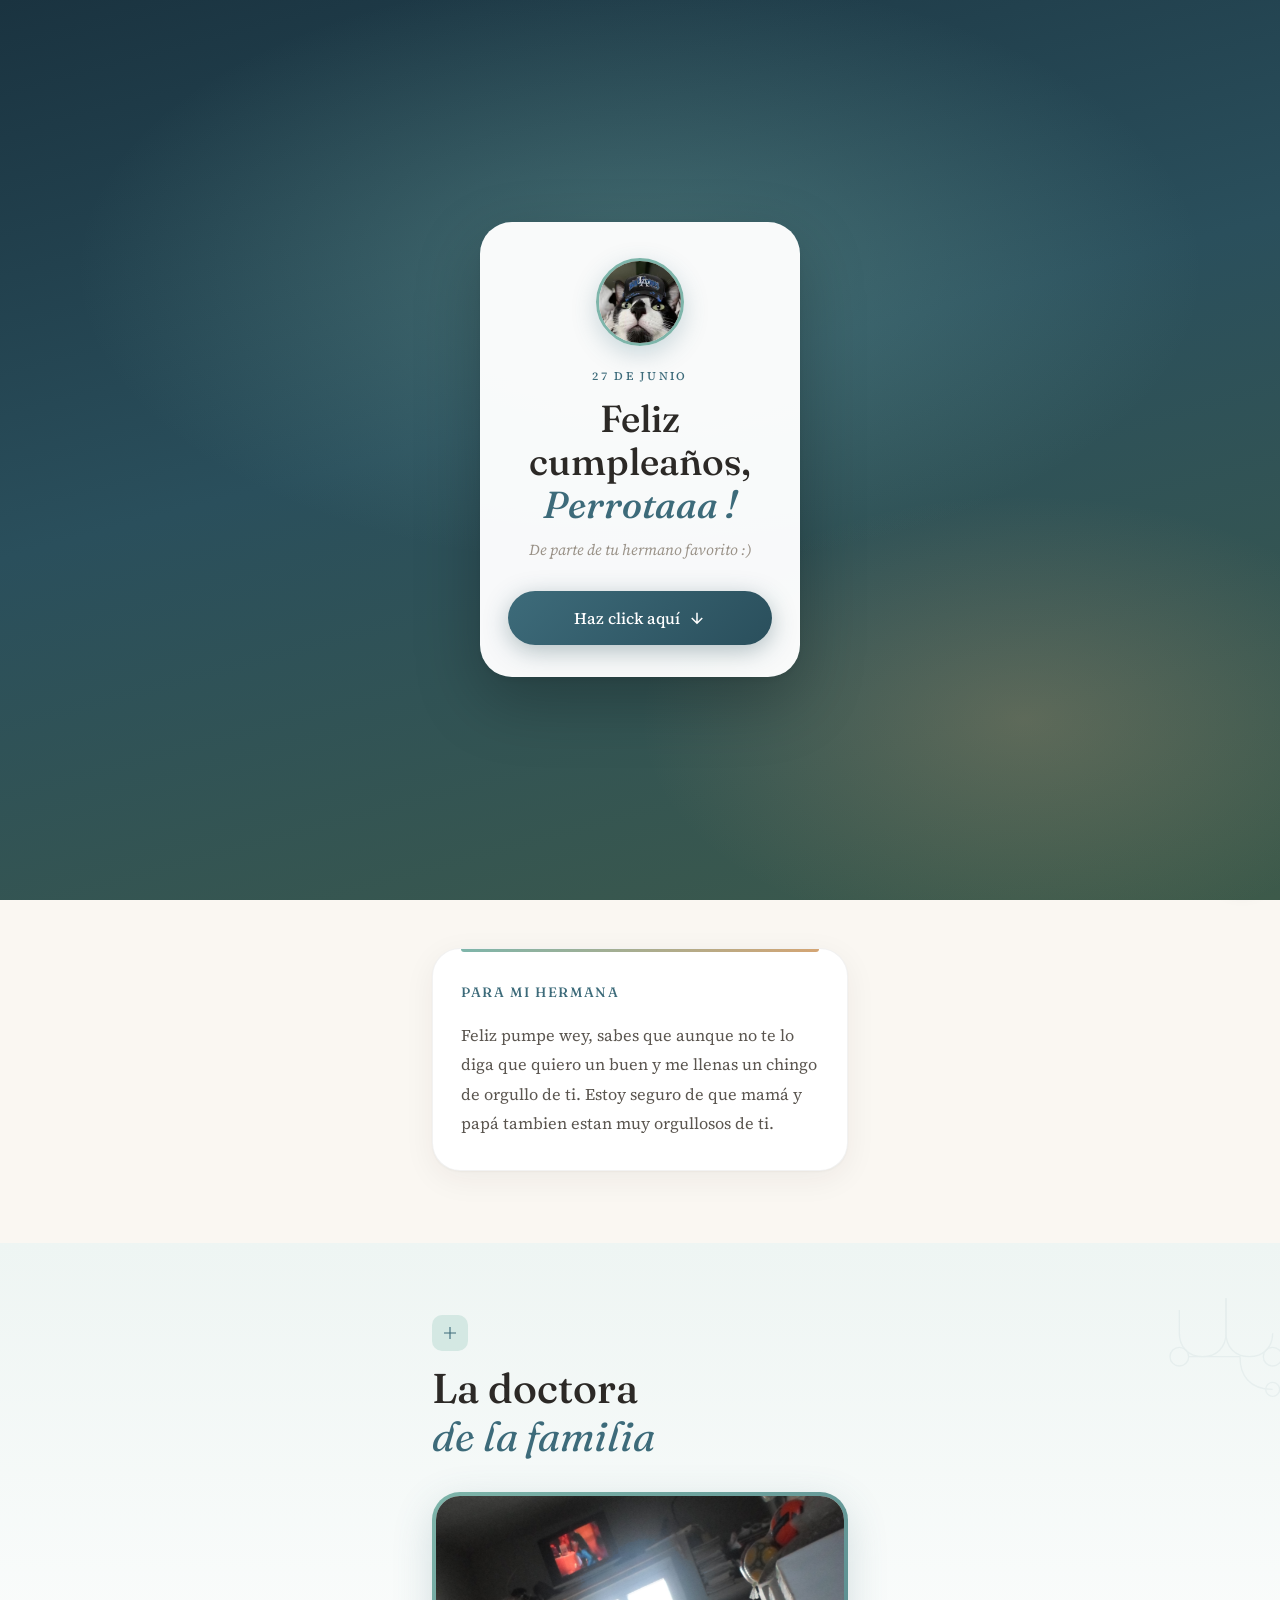
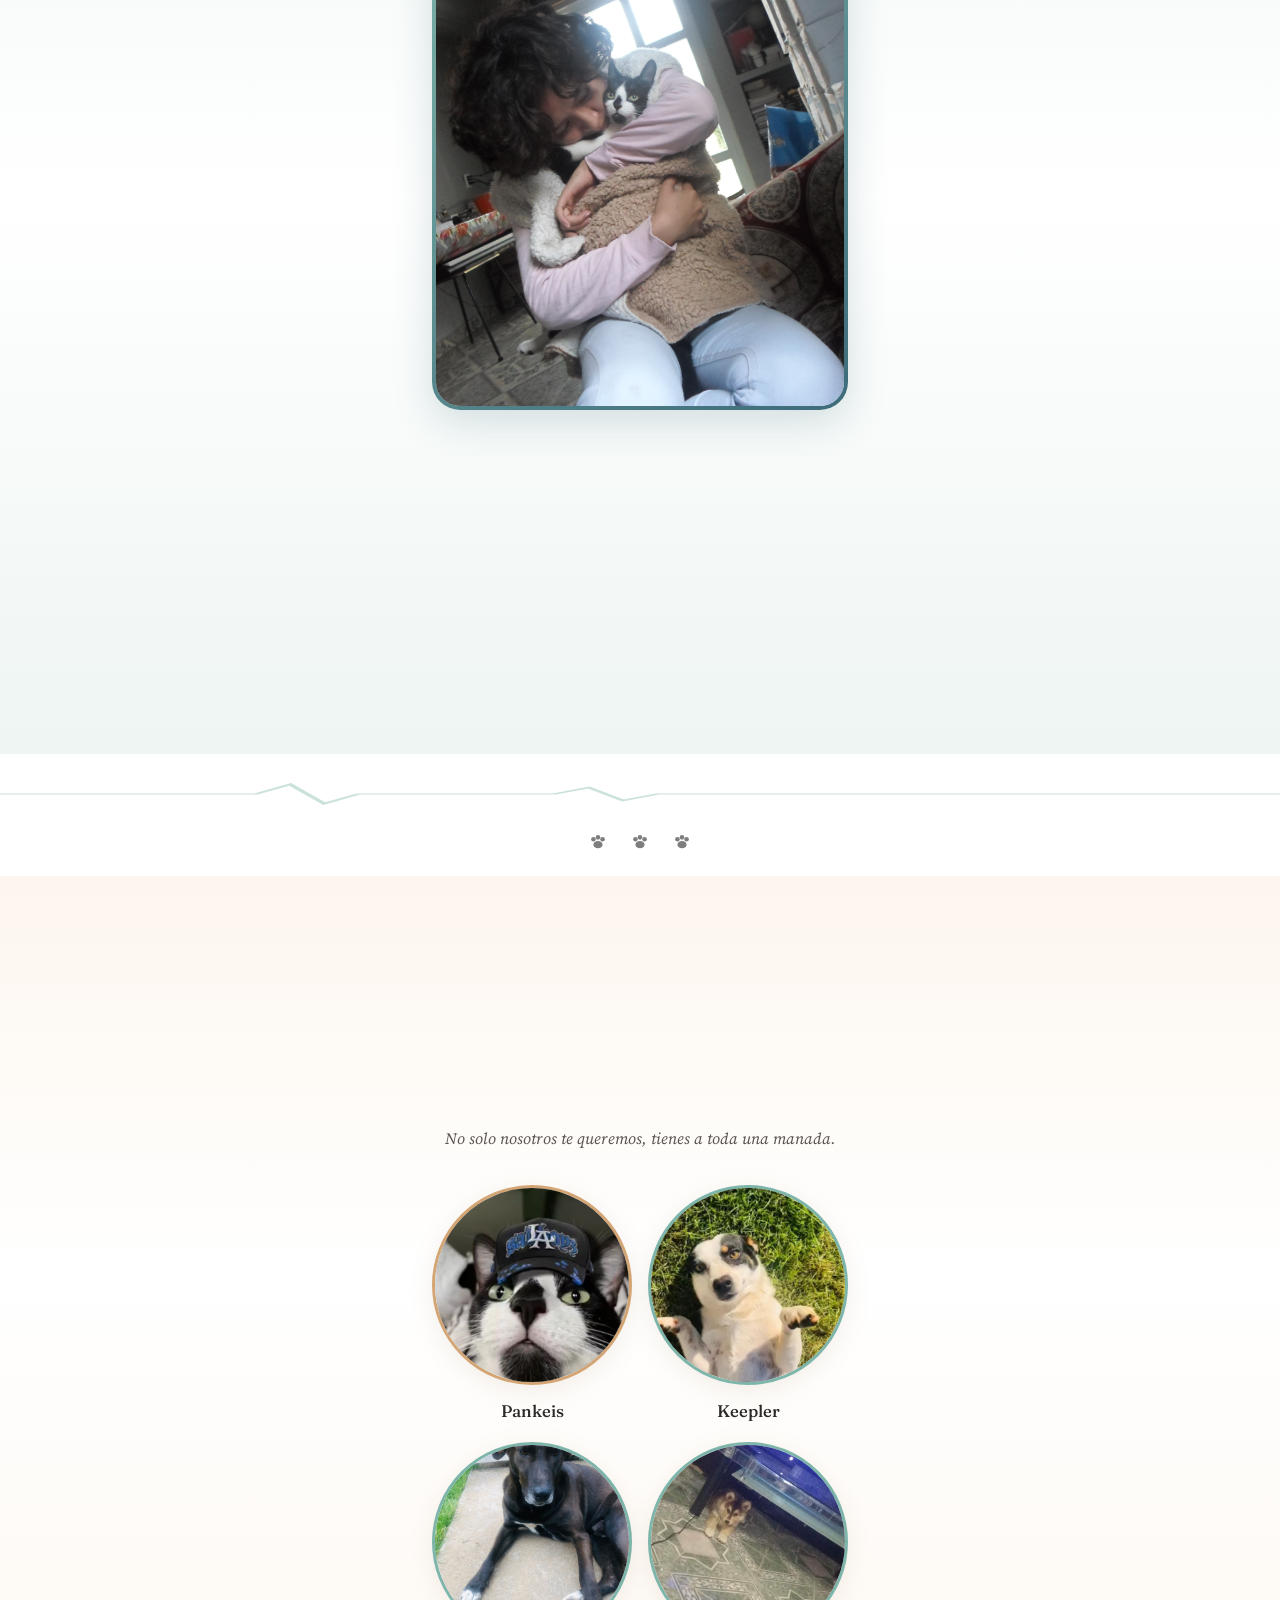
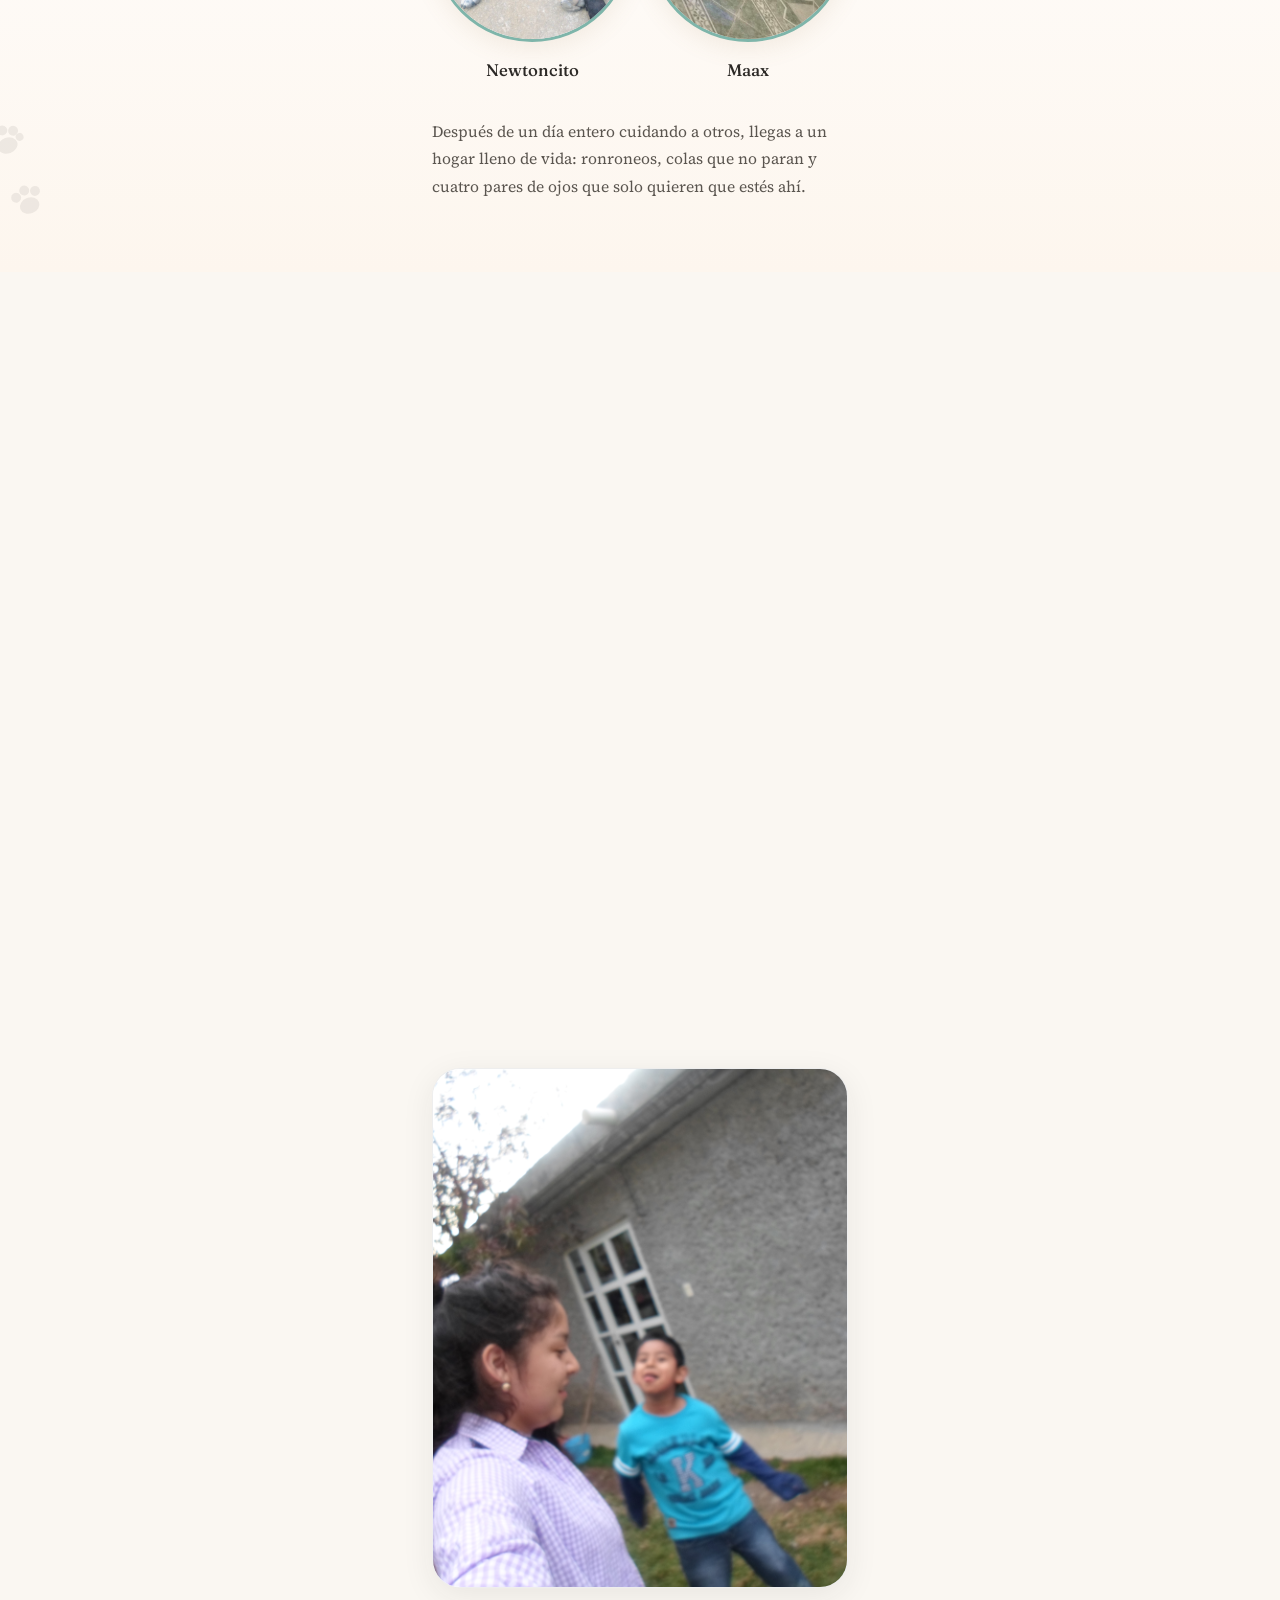
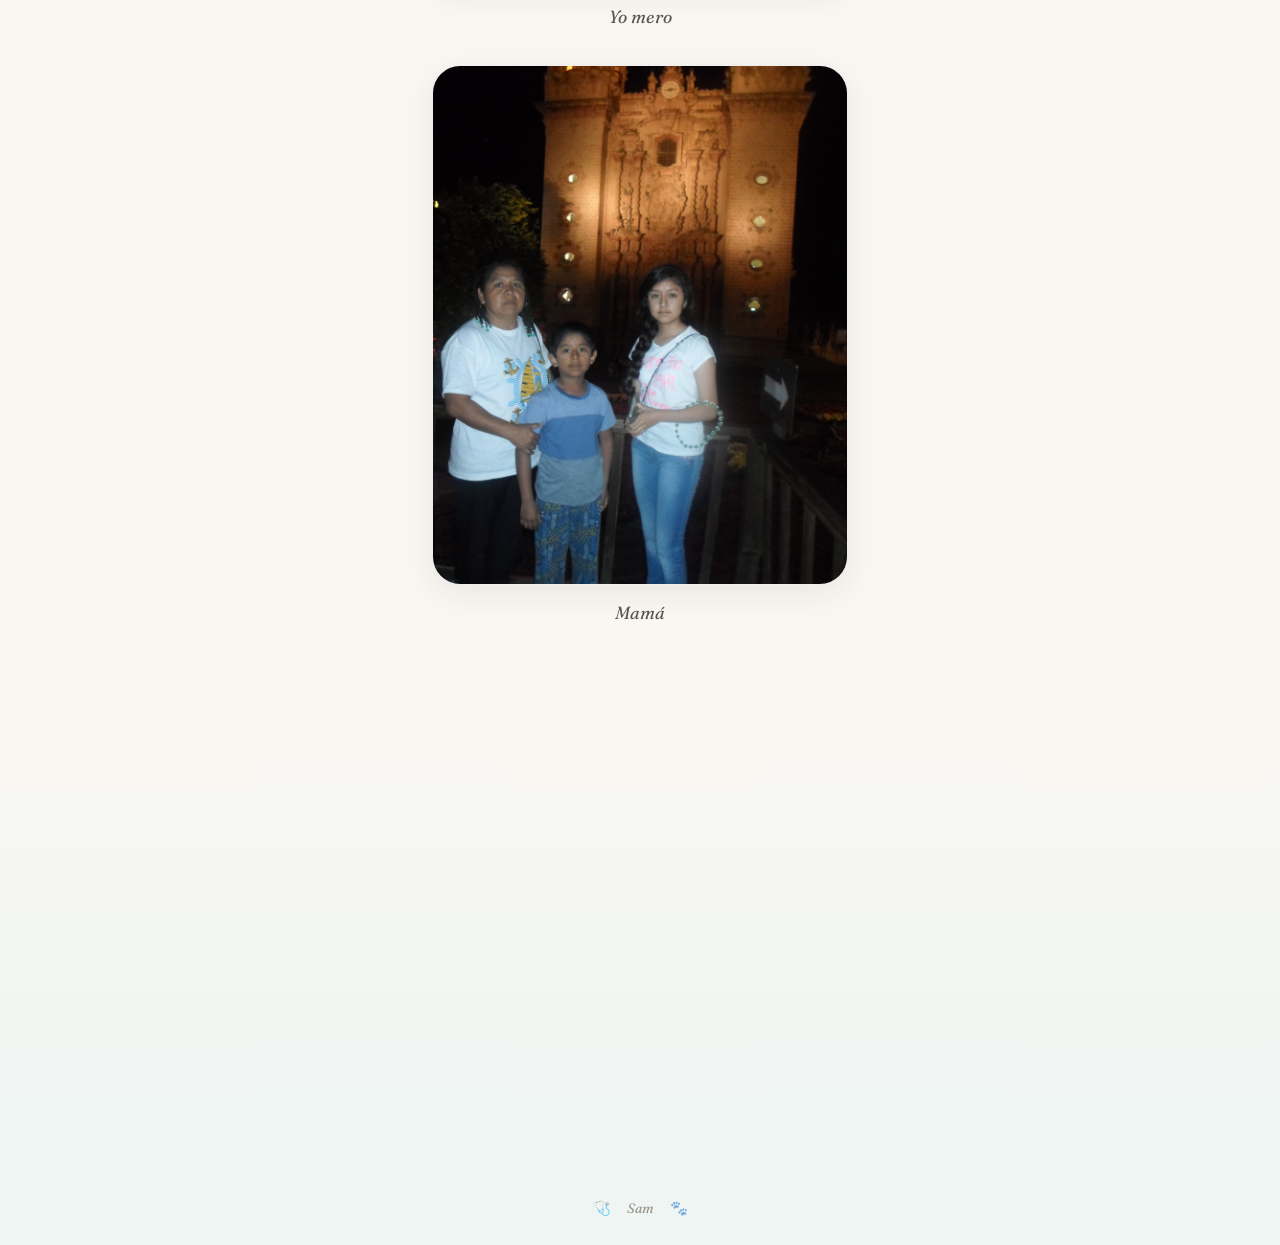
==== commit 2e95b013: "Update index.html" ====
--- a/index.html
+++ b/index.html
@@ -28,8 +28,8 @@
         <img src="images/gato.jpg" alt="" width="80" height="80" />
       </div>
       <p class="welcome__date">27 de junio</p>
-      <h2 class="welcome__title">¡Feliz cumpleaños,<br /><em>Sam!</em></h2>
-      <p class="welcome__sub">Tengo algo para ti…</p>
+      <h2 class="welcome__title">Feliz cumpleaños,<br /><em>Perrotaaa !</em></h2>
+      <p class="welcome__sub">De parte de tu hermano favorito :)</p>
       <button class="welcome__btn" id="welcomeBtn" type="button">
         <span>Haz click aquí</span>
         <svg viewBox="0 0 24 24" fill="none" stroke="currentColor" stroke-width="2" aria-hidden="true"><path d="M12 5v14M5 12l7 7 7-7"/></svg>
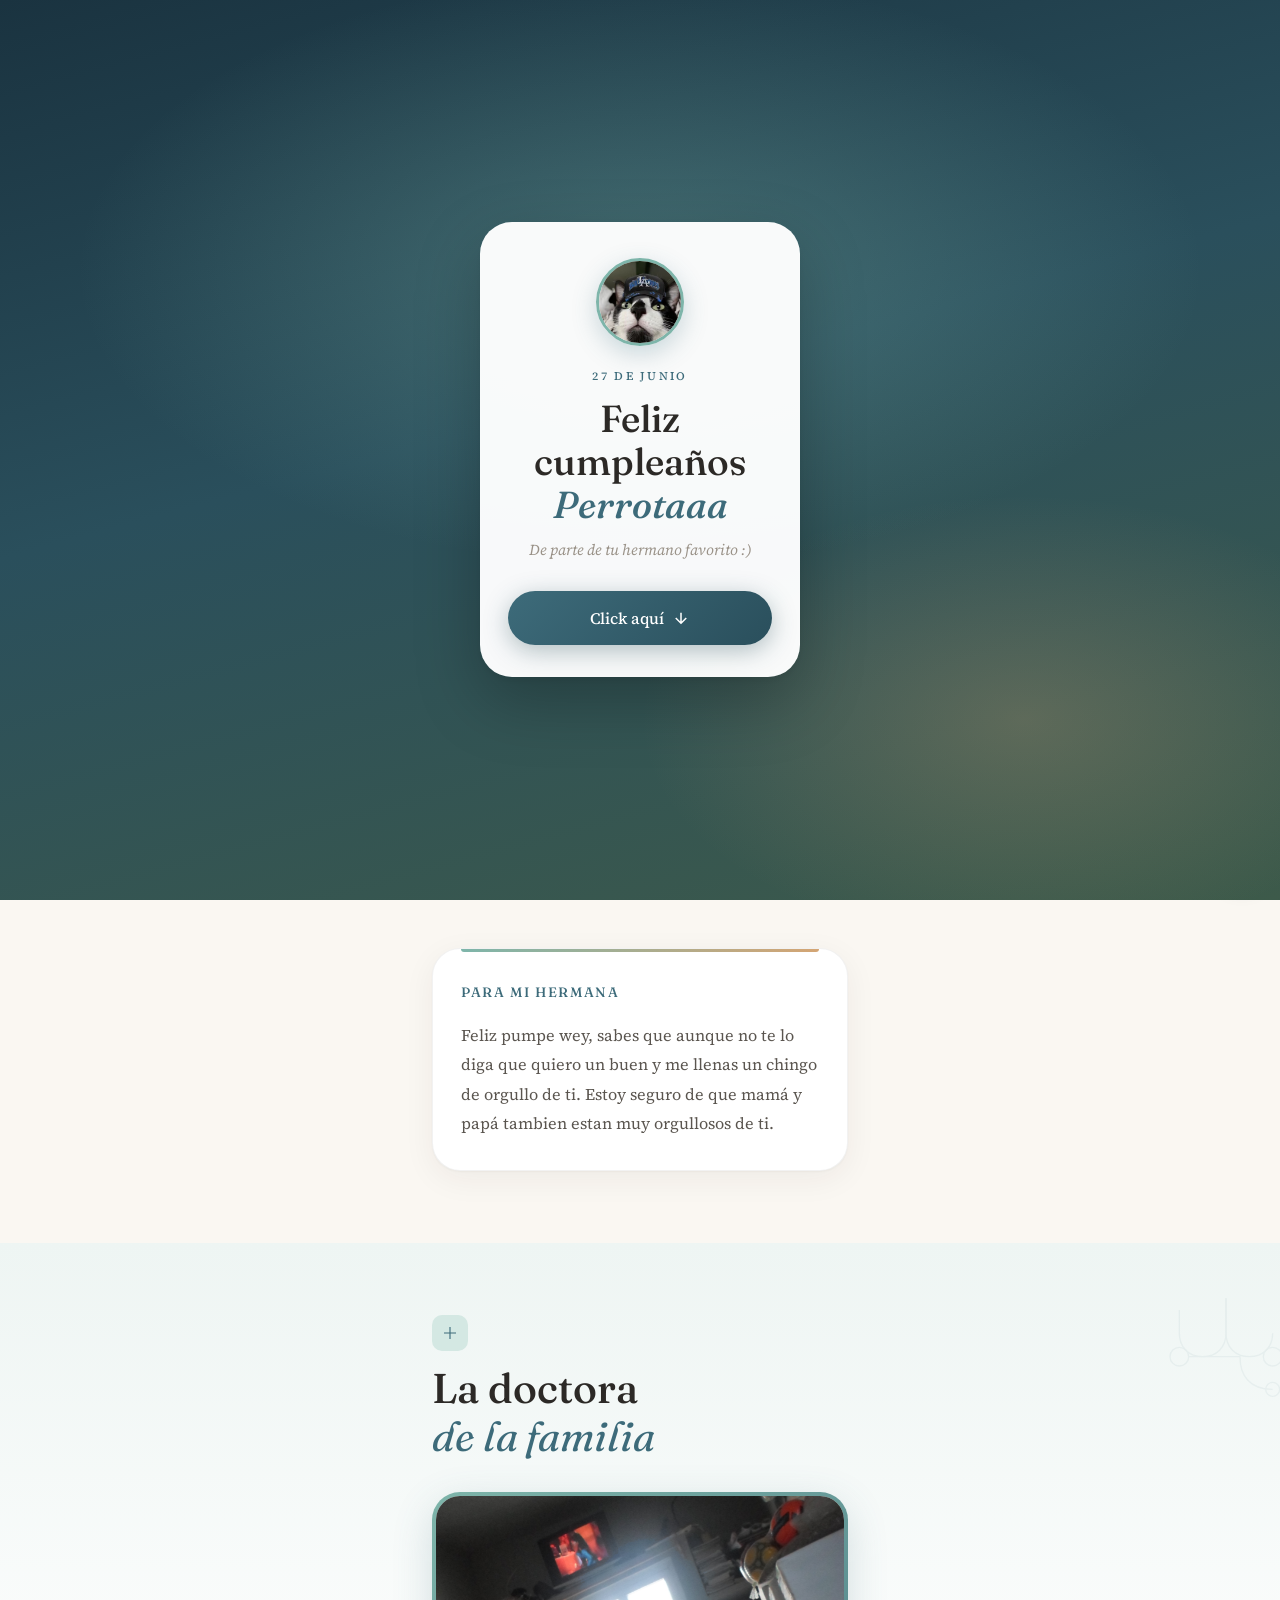
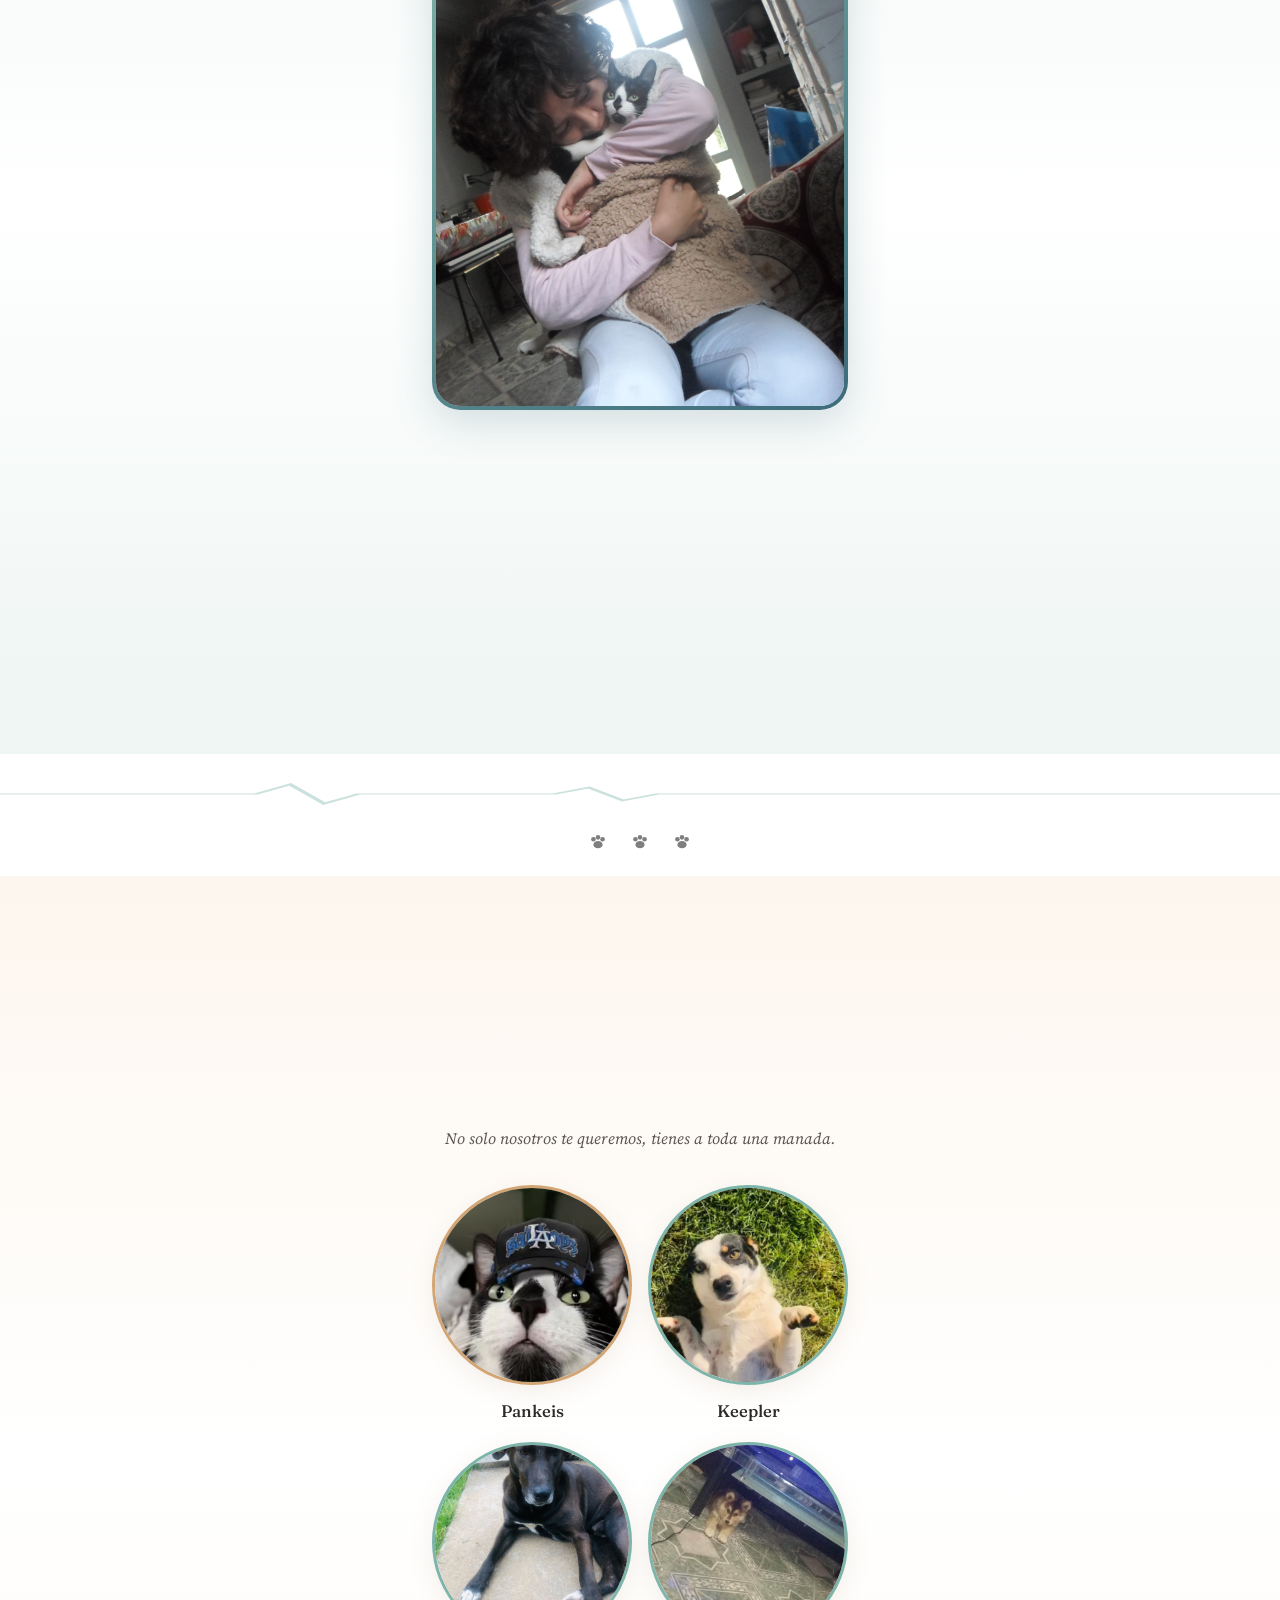
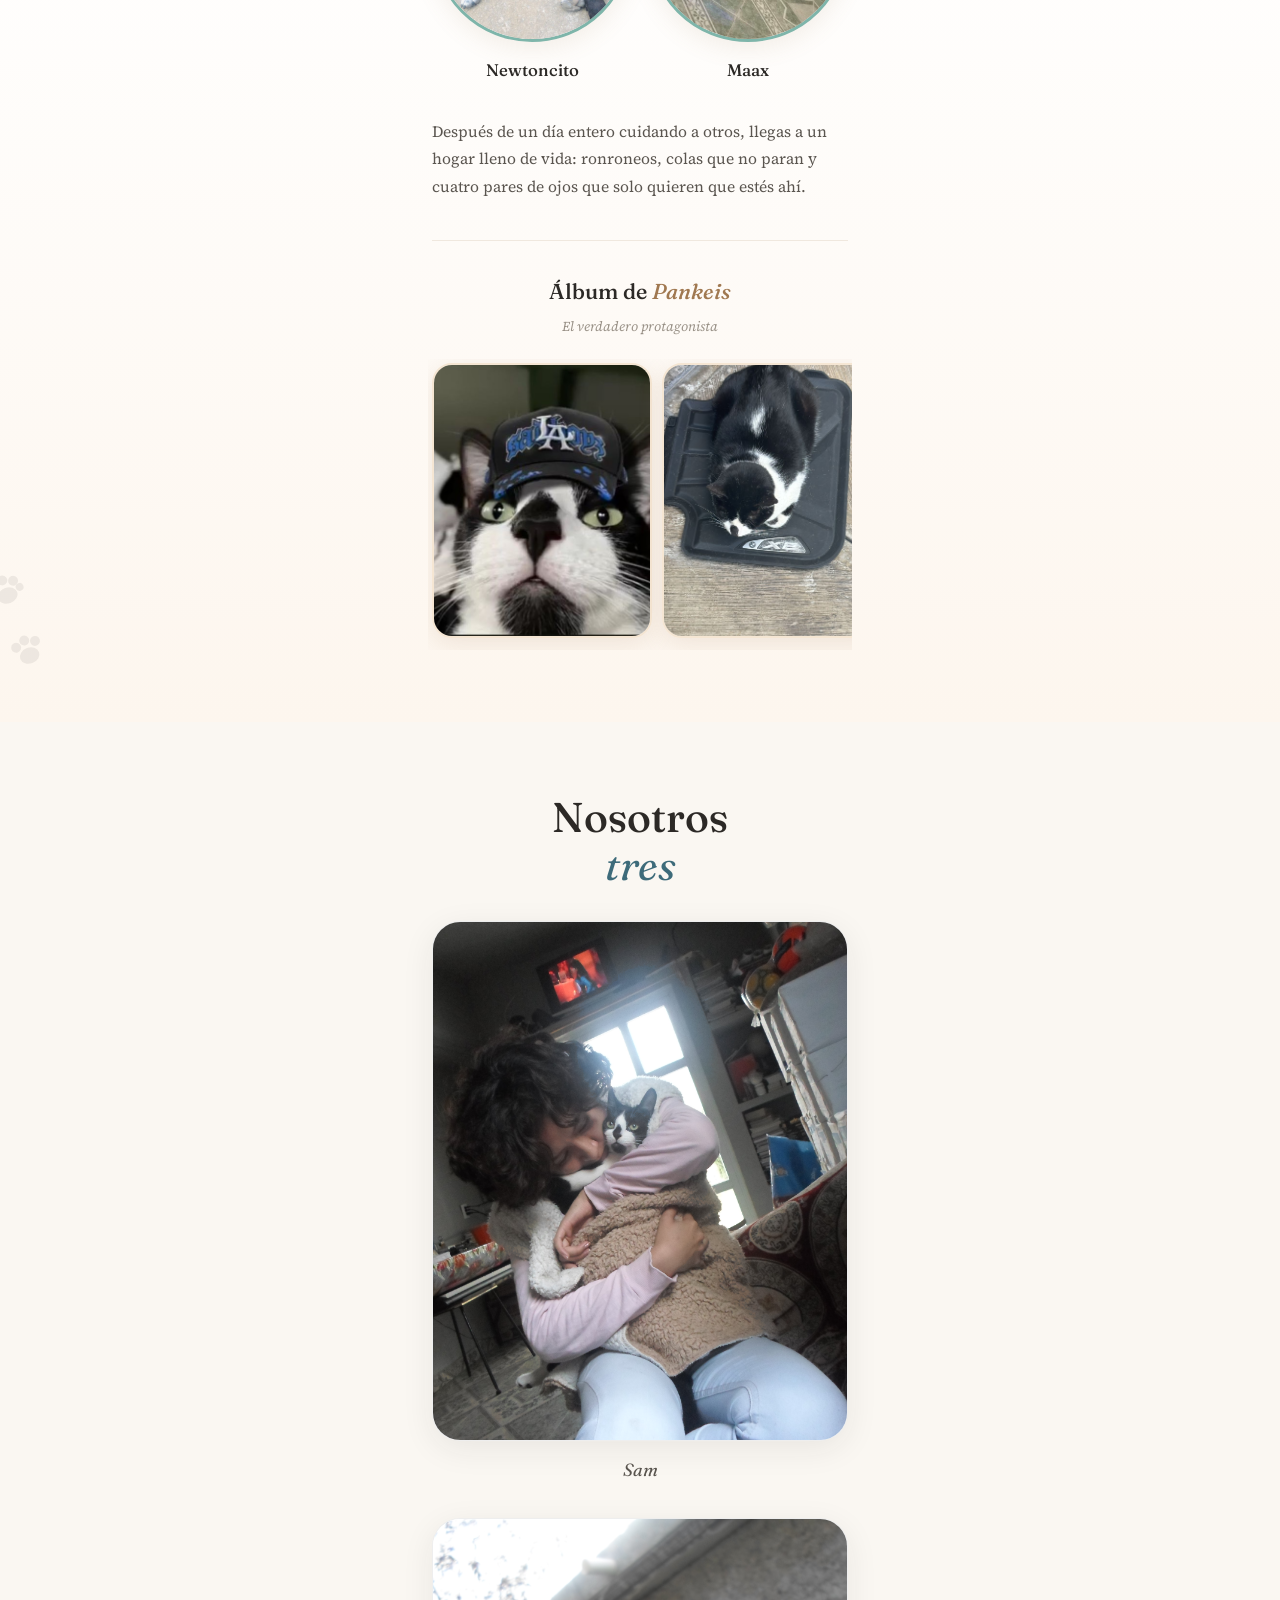
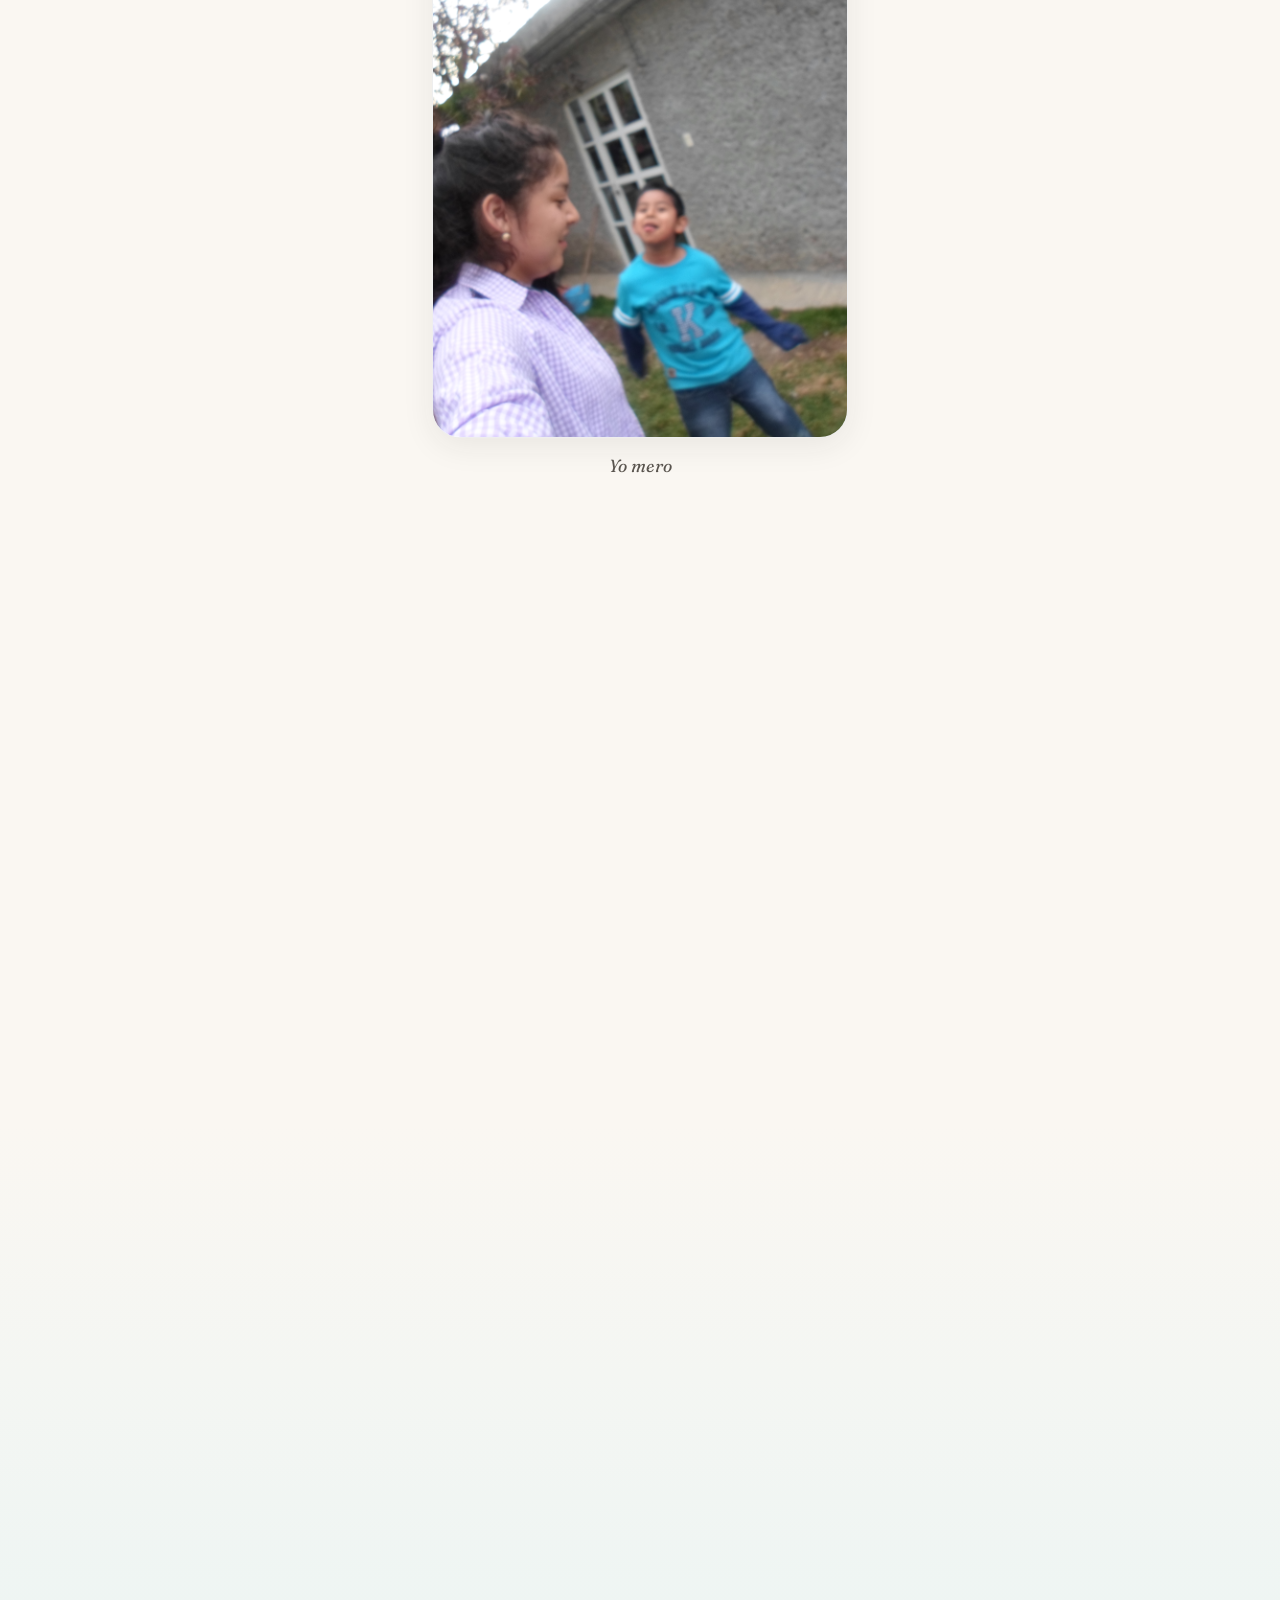
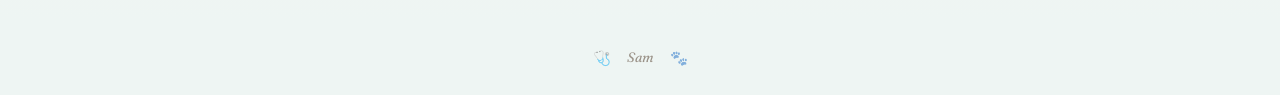
==== commit 1f67de29: "Bloquea la pagina hasta el 27 de junio y quita compartir. Solo muestra cuenta regresiva antes del cu" ====
--- a/index.html
+++ b/index.html
@@ -5,6 +5,10 @@
   <meta name="viewport" content="width=device-width, initial-scale=1, viewport-fit=cover" />
   <meta name="theme-color" content="#eef5f3" />
   <meta name="description" content="Para Sam — 27 de junio" />
+  <meta property="og:title" content="¡Feliz cumpleaños, Sam!" />
+  <meta property="og:description" content="Algo especial de tu hermano — abre el enlace" />
+  <meta property="og:image" content="https://alemadofoker.github.io/Sam/images/gato.jpg" />
+  <meta property="og:type" content="website" />
   <title>Feliz Pumpe wey</title>
   <link rel="icon" href="images/gato.jpg" type="image/jpeg" />
   <link rel="apple-touch-icon" href="images/gato.jpg" />
@@ -13,9 +17,30 @@
   <link href="https://fonts.googleapis.com/css2?family=Fraunces:ital,opsz,wght@0,9..144,400;0,9..144,500;0,9..144,600;1,9..144,400&family=Source+Serif+4:ital,opsz,wght@0,8..60,400;0,8..60,500;1,8..60,400&display=swap" rel="stylesheet" />
   <link rel="stylesheet" href="css/style.css" />
 </head>
-<body class="welcome-open">
+<body class="site-locked">
+  <div class="lock-screen" id="lockScreen">
+    <div class="lock-screen__bg" aria-hidden="true"></div>
+    <div class="lock-screen__card">
+      <div class="lock-screen__avatar">
+        <img src="images/gato.jpg" alt="" width="88" height="88" />
+      </div>
+      <p class="lock-screen__date">27 de junio</p>
+      <h2 class="lock-screen__title">Todavía no es tu día…</h2>
+      <p class="lock-screen__sub">Vuelve cuando sea tu cumple</p>
+      <p class="lock-screen__label" id="lockLabel">Faltan</p>
+      <div class="lock-screen__timer">
+        <div class="lock-screen__unit"><span id="lockDays">0</span><small>días</small></div>
+        <div class="lock-screen__unit"><span id="lockHours">0</span><small>hrs</small></div>
+        <div class="lock-screen__unit"><span id="lockMins">0</span><small>min</small></div>
+        <div class="lock-screen__unit"><span id="lockSecs">0</span><small>seg</small></div>
+      </div>
+    </div>
+  </div>
+
+  <div class="site-content" id="siteContent" hidden>
   <div class="scroll-progress" aria-hidden="true"><div class="scroll-progress__bar"></div></div>
   <canvas class="med-particles" id="medParticles" aria-hidden="true"></canvas>
+  <canvas class="confetti-canvas" id="confettiCanvas" aria-hidden="true"></canvas>
 
   <audio id="bgMusic" loop preload="auto">
     <source src="audio/song.mp3" type="audio/mpeg" />
@@ -28,10 +53,10 @@
         <img src="images/gato.jpg" alt="" width="80" height="80" />
       </div>
       <p class="welcome__date">27 de junio</p>
-      <h2 class="welcome__title">Feliz cumpleaños,<br /><em>Perrotaaa !</em></h2>
+      <h2 class="welcome__title">Feliz cumpleaños<br /><em>Perrotaaa </em></h2>
       <p class="welcome__sub">De parte de tu hermano favorito :)</p>
       <button class="welcome__btn" id="welcomeBtn" type="button">
-        <span>Haz click aquí</span>
+        <span>Click aquí</span>
         <svg viewBox="0 0 24 24" fill="none" stroke="currentColor" stroke-width="2" aria-hidden="true"><path d="M12 5v14M5 12l7 7 7-7"/></svg>
       </button>
     </div>
@@ -71,6 +96,7 @@
         Mi hermana. Doctora.<br />
         Y dueña del pinche pankeis :)
       </p>
+
       <div class="hero__chips">
       </div>
     </div>
@@ -101,10 +127,17 @@
     <section class="block block--med" id="doctora">
       <div class="med-monitor" aria-hidden="true">
         <div class="med-monitor__screen">
-          <svg class="med-monitor__ecg" viewBox="0 0 200 40" preserveAspectRatio="none">
-            <path d="M0,20 L30,20 L38,20 L42,6 L46,34 L50,20 L80,20 L88,20 L92,12 L96,28 L100,20 L200,20"/>
-          </svg>
-          <span class="med-monitor__label">♥ bpm</span>
+          <div class="med-monitor__ecg-wrap">
+            <svg class="med-monitor__ecg" viewBox="0 0 200 40" preserveAspectRatio="none">
+              <path d="M0,20 L30,20 L38,20 L42,6 L46,34 L50,20 L80,20 L88,20 L92,12 L96,28 L100,20 L200,20"/>
+            </svg>
+          </div>
+          <div class="med-monitor__stats">
+            <svg class="med-monitor__heart" viewBox="0 0 24 24" aria-hidden="true">
+              <path d="M12 21s-6-4.35-6-10a6 6 0 0 1 12 0c0 5.65-6 10-6 10z"/>
+            </svg>
+            <span class="med-monitor__bpm"><span class="med-monitor__value">72</span> BPM</span>
+          </div>
         </div>
       </div>
 
@@ -263,6 +296,28 @@
             que solo quieren que estés ahí.
           </p>
         </div>
+
+        <section class="cat-gallery reveal" id="galeria-gato" aria-label="Galería de Pankeis">
+          <h3 class="cat-gallery__title">Álbum de <em>Pankeis</em></h3>
+          <p class="cat-gallery__sub">El verdadero protagonista</p>
+          <div class="cat-gallery__track">
+            <figure class="cat-gallery__item"><img src="images/gato.jpg" alt="Pankeis" loading="lazy" /></figure>
+            <figure class="cat-gallery__item"><img src="images/gatos/gato-02.jpg" alt="Pankeis" loading="lazy" /></figure>
+            <figure class="cat-gallery__item"><img src="images/gatos/gato-03.jpg" alt="Pankeis" loading="lazy" /></figure>
+            <figure class="cat-gallery__item"><img src="images/gatos/gato-04.jpg" alt="Pankeis" loading="lazy" /></figure>
+            <figure class="cat-gallery__item"><img src="images/gatos/gato-05.jpg" alt="Pankeis" loading="lazy" /></figure>
+            <figure class="cat-gallery__item"><img src="images/gatos/gato-06.jpg" alt="Pankeis" loading="lazy" /></figure>
+            <figure class="cat-gallery__item"><img src="images/gatos/gato-07.jpg" alt="Pankeis" loading="lazy" /></figure>
+            <figure class="cat-gallery__item"><img src="images/gatos/gato-08.jpg" alt="Pankeis" loading="lazy" /></figure>
+            <figure class="cat-gallery__item"><img src="images/gatos/gato-09.jpg" alt="Pankeis" loading="lazy" /></figure>
+            <figure class="cat-gallery__item"><img src="images/gatos/gato-10.jpg" alt="Pankeis" loading="lazy" /></figure>
+            <figure class="cat-gallery__item"><img src="images/gatos/gato-11.jpg" alt="Pankeis" loading="lazy" /></figure>
+            <figure class="cat-gallery__item"><img src="images/gatos/gato-12.jpg" alt="Pankeis" loading="lazy" /></figure>
+            <figure class="cat-gallery__item"><img src="images/gatos/gato-13.jpg" alt="Pankeis" loading="lazy" /></figure>
+            <figure class="cat-gallery__item"><img src="images/gatos/gato-14.jpg" alt="Pankeis" loading="lazy" /></figure>
+            <figure class="cat-gallery__item"><img src="images/gatos/gato-15.jpg" alt="Pankeis" loading="lazy" /></figure>
+          </div>
+        </section>
       </div>
     </section>
 
@@ -359,6 +414,7 @@
     <span>Sam</span>
     <span>🐾</span>
   </footer>
+  </div>
 
   <script src="js/main.js"></script>
 </body>
--- a/css/style.css
+++ b/css/style.css
@@ -76,6 +76,13 @@
   pointer-events: none;
   z-index: 0;
   opacity: 0.35;
+}
+
+.confetti-canvas {
+  position: fixed;
+  inset: 0;
+  pointer-events: none;
+  z-index: 5000;
 }
 
 body > main,
@@ -116,6 +123,132 @@
 .audio-toggle.is-muted .audio-toggle__on { display: none; }
 .audio-toggle.is-muted .audio-toggle__off { display: block !important; }
 
+/* ── Lock screen (before June 27) ───────────────────── */
+body.site-locked {
+  overflow: hidden;
+  height: 100dvh;
+}
+
+.lock-screen {
+  position: fixed;
+  inset: 0;
+  z-index: 5000;
+  display: flex;
+  align-items: center;
+  justify-content: center;
+  padding: 1.5rem;
+  padding-top: calc(var(--safe-top) + 1.5rem);
+  padding-bottom: calc(var(--safe-bottom) + 1.5rem);
+}
+
+.lock-screen[hidden] {
+  display: none !important;
+}
+
+.lock-screen__bg {
+  position: absolute;
+  inset: 0;
+  background:
+    radial-gradient(ellipse 80% 60% at 50% 20%, rgba(126, 181, 170, 0.3) 0%, transparent 55%),
+    linear-gradient(165deg, #1a3340 0%, #2a4f5c 50%, #1f3d35 100%);
+}
+
+.lock-screen__card {
+  position: relative;
+  width: 100%;
+  max-width: 22rem;
+  padding: 2.5rem 1.75rem 2rem;
+  text-align: center;
+  background: rgba(255, 255, 255, 0.97);
+  border-radius: calc(var(--radius-lg) + 4px);
+  box-shadow: 0 24px 64px rgba(0, 0, 0, 0.28);
+  animation: welcome-in 0.7s cubic-bezier(0.34, 1.2, 0.64, 1) both;
+}
+
+.lock-screen__avatar {
+  width: 88px;
+  height: 88px;
+  margin: 0 auto 1.25rem;
+  border-radius: 50%;
+  overflow: hidden;
+  border: 3px solid var(--med-300);
+  box-shadow: 0 8px 24px rgba(61, 107, 122, 0.25);
+}
+
+.lock-screen__avatar img {
+  width: 100%;
+  height: 100%;
+  object-fit: cover;
+}
+
+.lock-screen__date {
+  font-size: 0.72rem;
+  font-weight: 500;
+  letter-spacing: 0.2em;
+  text-transform: uppercase;
+  color: var(--med-500);
+  margin-bottom: 0.75rem;
+}
+
+.lock-screen__title {
+  font-family: var(--font-display);
+  font-size: clamp(1.5rem, 6vw, 1.85rem);
+  font-weight: 500;
+  line-height: 1.2;
+  color: var(--ink);
+  margin-bottom: 0.5rem;
+}
+
+.lock-screen__sub {
+  font-size: 0.92rem;
+  font-style: italic;
+  color: var(--ink-muted);
+  margin-bottom: 1.75rem;
+}
+
+.lock-screen__label {
+  font-size: 0.7rem;
+  font-weight: 500;
+  letter-spacing: 0.16em;
+  text-transform: uppercase;
+  color: var(--med-500);
+  margin-bottom: 0.75rem;
+}
+
+.lock-screen__timer {
+  display: flex;
+  justify-content: center;
+  gap: 0.85rem;
+}
+
+.lock-screen__unit {
+  display: flex;
+  flex-direction: column;
+  align-items: center;
+  min-width: 2.75rem;
+}
+
+.lock-screen__unit span {
+  font-family: var(--font-display);
+  font-size: 2rem;
+  font-weight: 600;
+  line-height: 1;
+  color: var(--med-700);
+  font-variant-numeric: tabular-nums;
+}
+
+.lock-screen__unit small {
+  font-size: 0.58rem;
+  letter-spacing: 0.08em;
+  text-transform: uppercase;
+  color: var(--ink-muted);
+  margin-top: 0.25rem;
+}
+
+.site-content[hidden] {
+  display: none !important;
+}
+
 /* ── Welcome screen ─────────────────────────────────── */
 body.welcome-open {
   overflow: hidden;
@@ -628,15 +761,23 @@
 .med-monitor__screen {
   background: rgba(20, 40, 48, 0.92);
   border-radius: 10px;
-  padding: 0.5rem 0.75rem 0.4rem;
+  padding: 0.5rem 0.65rem 0.45rem;
   border: 1px solid rgba(126, 181, 170, 0.3);
   box-shadow: 0 4px 20px rgba(42, 79, 92, 0.2);
-  min-width: 110px;
+  min-width: 118px;
+}
+
+.med-monitor__ecg-wrap {
+  overflow: hidden;
+  height: 26px;
+  margin-bottom: 0.35rem;
+  border-radius: 4px;
 }
 
 .med-monitor__ecg {
+  display: block;
   width: 100%;
-  height: 28px;
+  height: 26px;
   color: #5ec4b6;
 }
 
@@ -644,18 +785,41 @@
   fill: none;
   stroke: currentColor;
   stroke-width: 1.5;
-  stroke-dasharray: 200;
-  animation: ecg-scroll 2s linear infinite;
-}
-
-.med-monitor__label {
-  display: block;
-  font-size: 0.55rem;
-  letter-spacing: 0.12em;
-  text-transform: uppercase;
-  color: rgba(126, 181, 170, 0.7);
-  margin-top: 0.2rem;
-  animation: bpm-blink 1.2s ease-in-out infinite;
+  stroke-linecap: round;
+  stroke-linejoin: round;
+  stroke-dasharray: 80 120;
+  animation: monitor-ecg 1.6s linear infinite;
+}
+
+.med-monitor__stats {
+  display: flex;
+  align-items: center;
+  gap: 0.35rem;
+}
+
+.med-monitor__heart {
+  width: 11px;
+  height: 11px;
+  flex-shrink: 0;
+  fill: #e8a0a8;
+  animation: heartbeat-dot 1.2s ease-in-out infinite;
+}
+
+.med-monitor__bpm {
+  font-family: var(--font-body);
+  font-size: 0.62rem;
+  font-weight: 500;
+  letter-spacing: 0.08em;
+  color: rgba(126, 181, 170, 0.9);
+  line-height: 1;
+}
+
+.med-monitor__value {
+  font-family: var(--font-display);
+  font-size: 0.85rem;
+  font-weight: 600;
+  color: #a8e6d8;
+  margin-right: 0.15rem;
 }
 
 .block__deco--float {
@@ -775,13 +939,14 @@
 }
 
 .pullquote--pulse::before {
-  content: "♥";
+  content: "";
   position: absolute;
   left: 1rem;
   top: 50%;
   transform: translateY(-50%);
-  font-size: 0.85rem;
-  color: var(--med-300);
+  width: 12px;
+  height: 12px;
+  background: url("data:image/svg+xml,%3Csvg xmlns='http://www.w3.org/2000/svg' viewBox='0 0 24 24' fill='%237eb5aa'%3E%3Cpath d='M12 21s-6-4.35-6-10a6 6 0 0 1 12 0c0 5.65-6 10-6 10z'/%3E%3C/svg%3E") center / contain no-repeat;
   animation: heartbeat-dot 1.2s ease-in-out infinite;
 }
 
@@ -947,6 +1112,73 @@
 
 .pet-card--cat .pet-card__type { color: var(--cat-500); }
 .pet-card--dog .pet-card__type { color: var(--med-500); }
+
+/* ── Cat gallery ────────────────────────────────────── */
+.cat-gallery {
+  margin-top: 2.5rem;
+  padding-top: 2rem;
+  border-top: 1px solid rgba(160, 120, 80, 0.15);
+}
+
+.cat-gallery__title {
+  font-family: var(--font-display);
+  font-size: 1.35rem;
+  font-weight: 500;
+  text-align: center;
+  color: var(--ink);
+  margin-bottom: 0.25rem;
+}
+
+.cat-gallery__title em {
+  font-style: italic;
+  color: var(--cat-500);
+}
+
+.cat-gallery__sub {
+  text-align: center;
+  font-size: 0.85rem;
+  font-style: italic;
+  color: var(--ink-muted);
+  margin-bottom: 1.25rem;
+}
+
+.cat-gallery__track {
+  display: flex;
+  gap: 0.6rem;
+  overflow-x: auto;
+  scroll-snap-type: x mandatory;
+  -webkit-overflow-scrolling: touch;
+  padding: 0.25rem 0 0.75rem;
+  margin: 0 -0.25rem;
+  scrollbar-width: none;
+}
+
+.cat-gallery__track::-webkit-scrollbar { display: none; }
+
+.cat-gallery__item {
+  flex: 0 0 72%;
+  max-width: 220px;
+  scroll-snap-align: center;
+  aspect-ratio: 4 / 5;
+  border-radius: var(--radius);
+  overflow: hidden;
+  border: 2px solid var(--cat-100);
+  box-shadow: 0 6px 24px rgba(160, 120, 80, 0.15);
+}
+
+.cat-gallery__item:first-child { margin-left: 0.25rem; }
+.cat-gallery__item:last-child { margin-right: 0.25rem; }
+
+.cat-gallery__item img {
+  width: 100%;
+  height: 100%;
+  object-fit: cover;
+  transition: transform 0.4s ease;
+}
+
+.cat-gallery__item:active img {
+  transform: scale(1.03);
+}
 
 /* ── Family block ───────────────────────────────────── */
 .block--family {
@@ -1208,6 +1440,11 @@
   to   { opacity: 1; transform: translateY(0) rotateX(0); }
 }
 
+@keyframes monitor-ecg {
+  from { stroke-dashoffset: 200; }
+  to   { stroke-dashoffset: 0; }
+}
+
 @keyframes bpm-blink {
   0%, 100% { opacity: 0.7; }
   50%      { opacity: 1; }
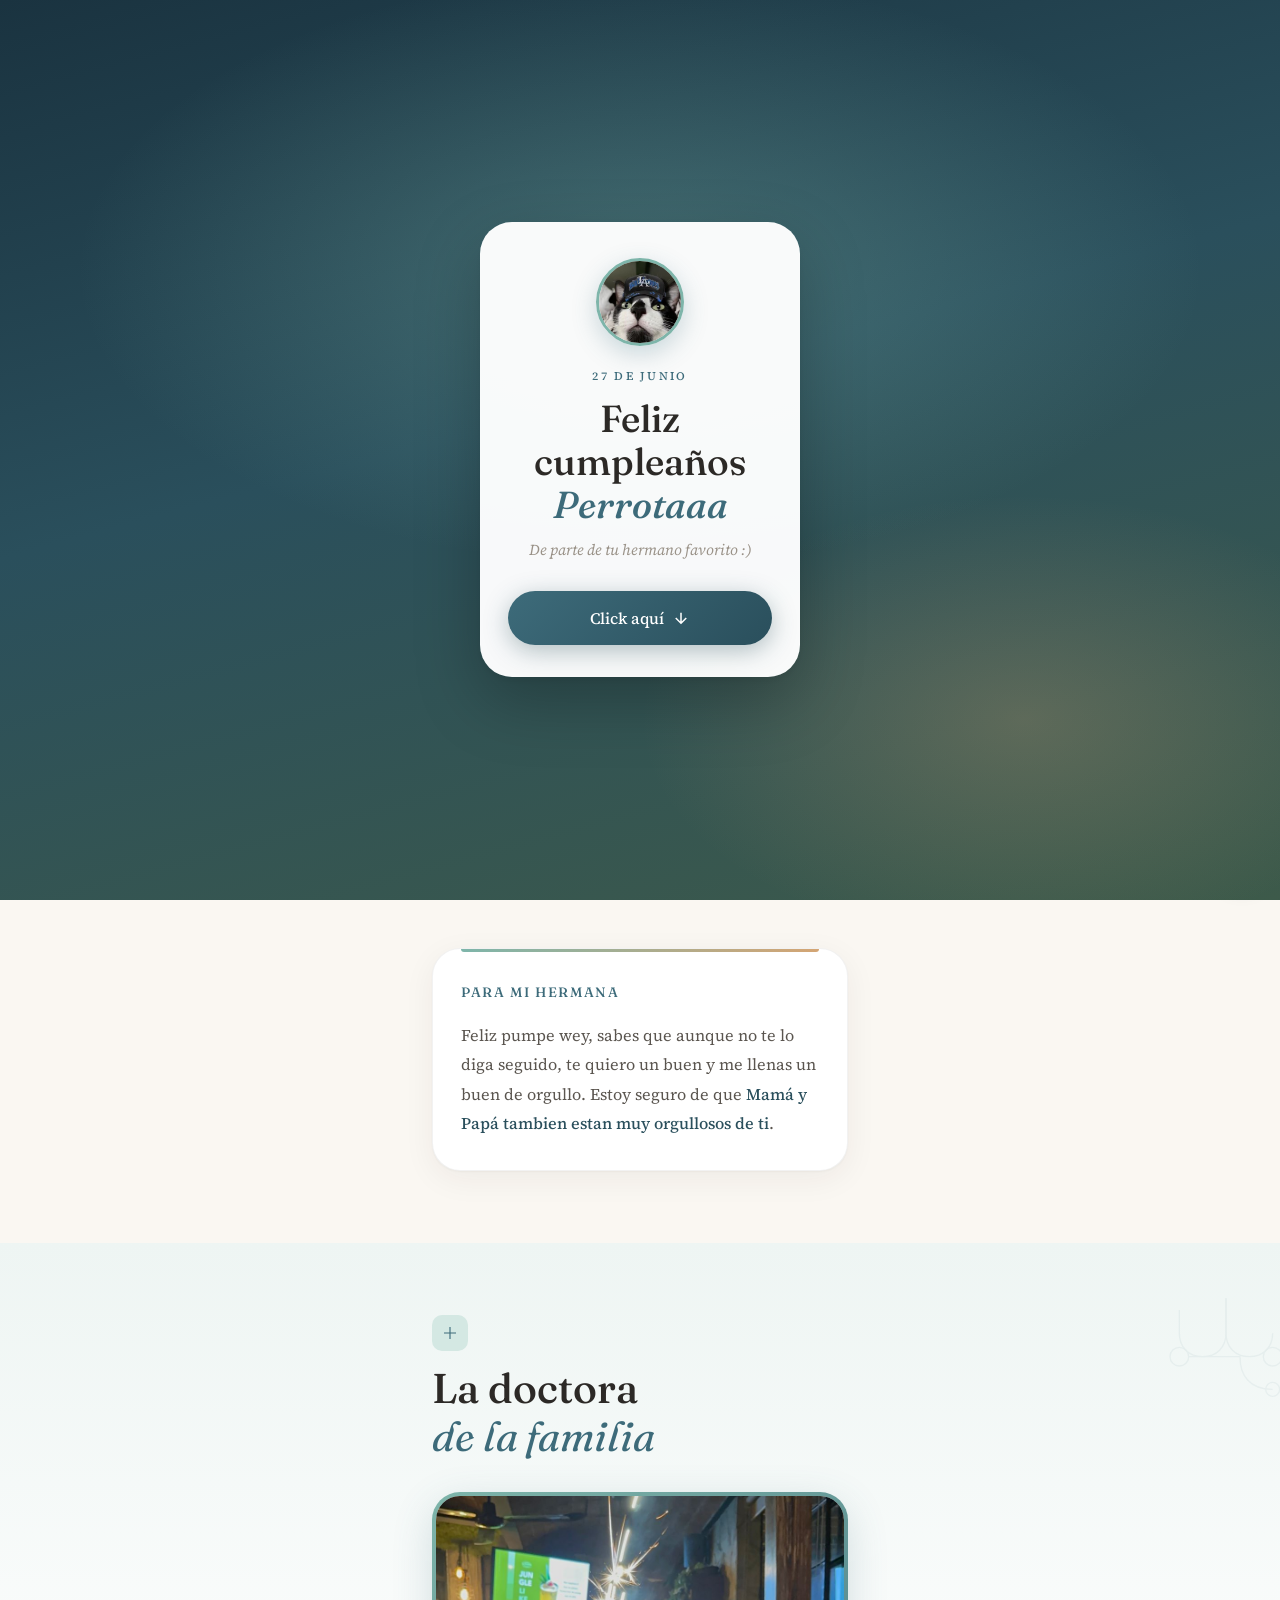
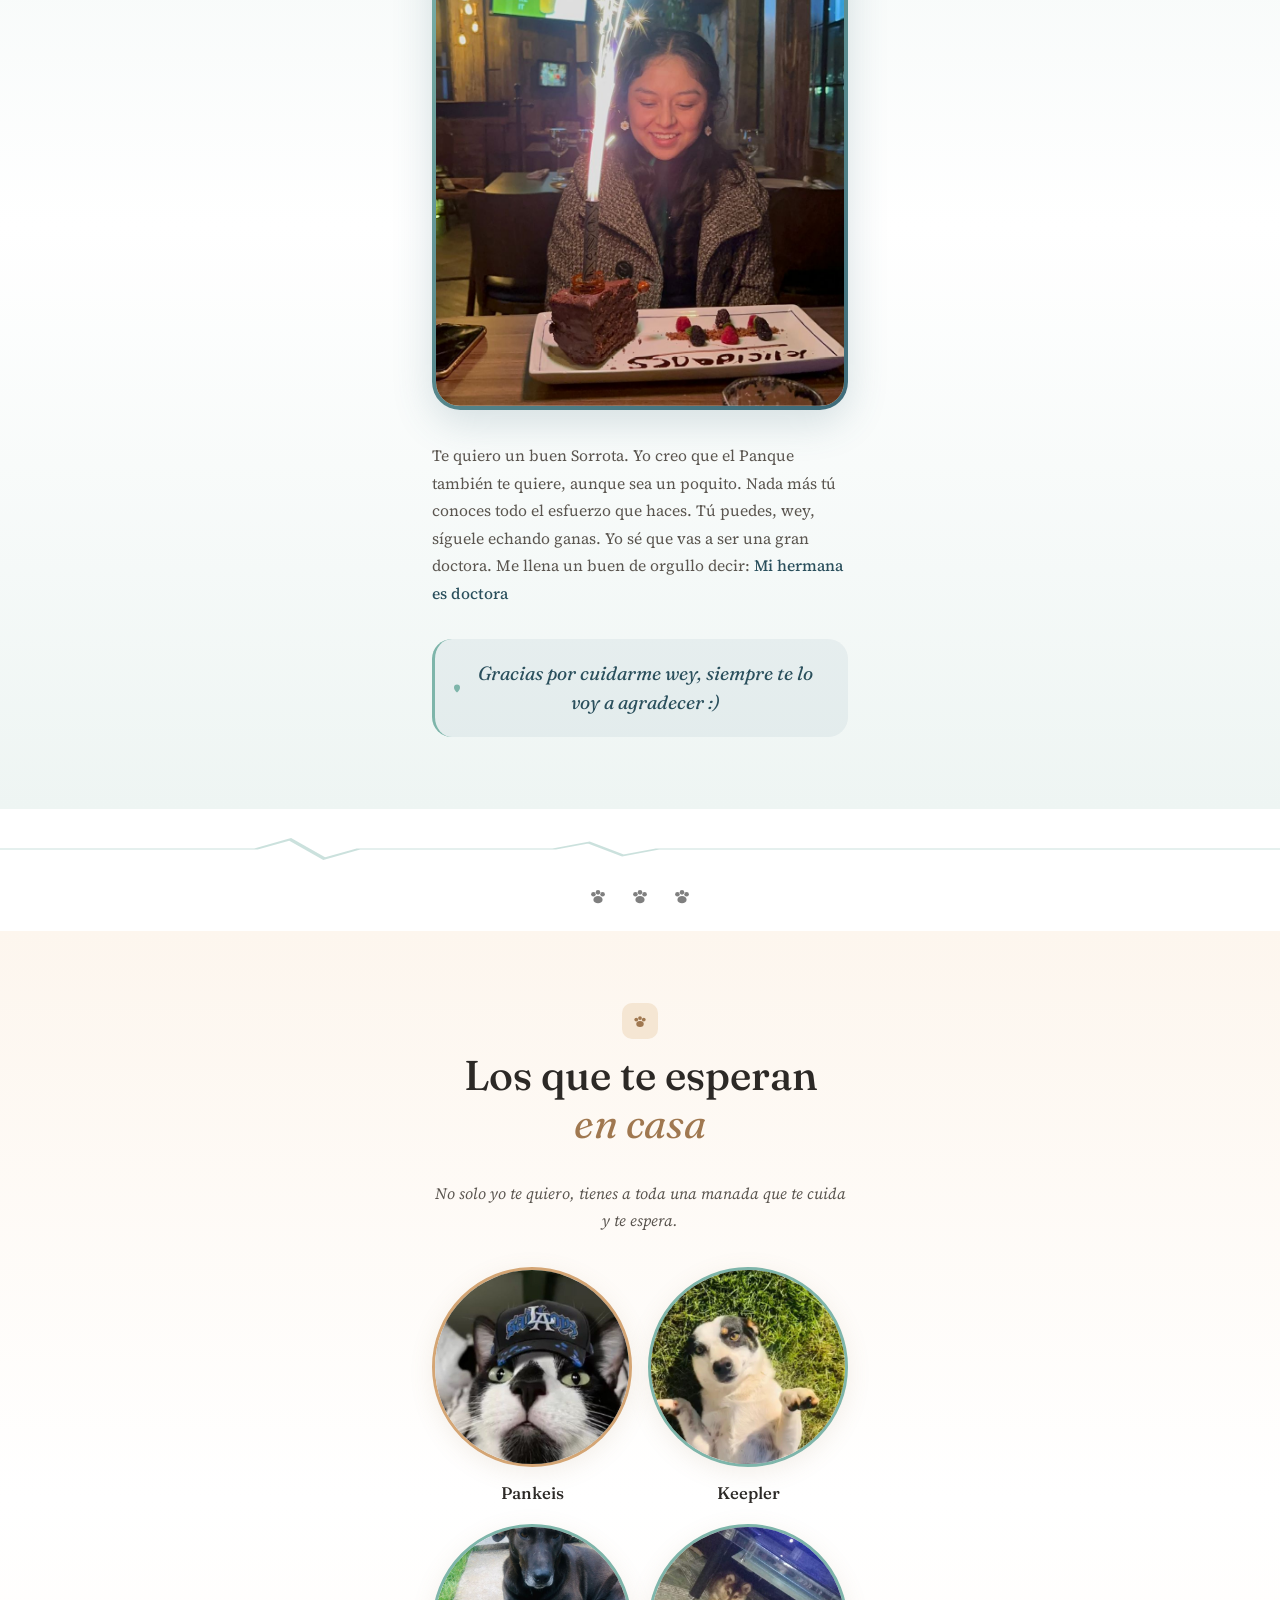
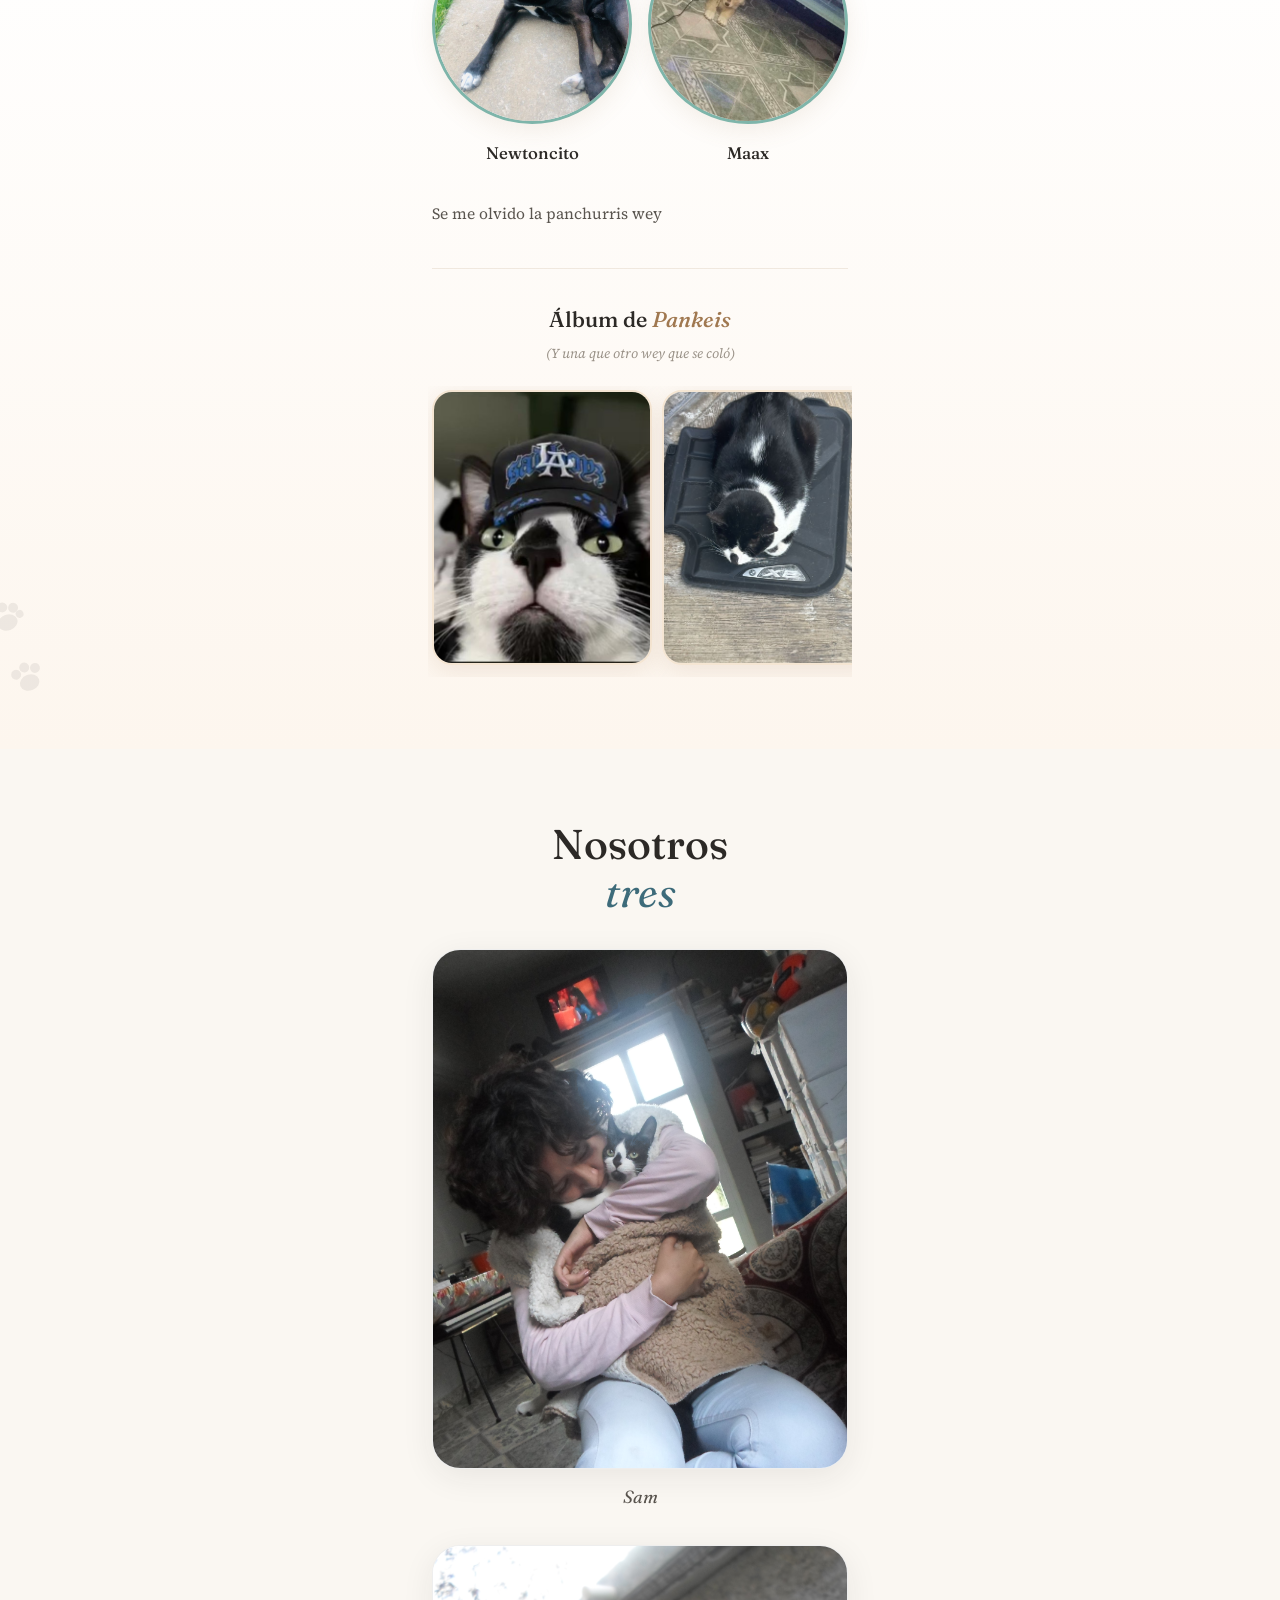
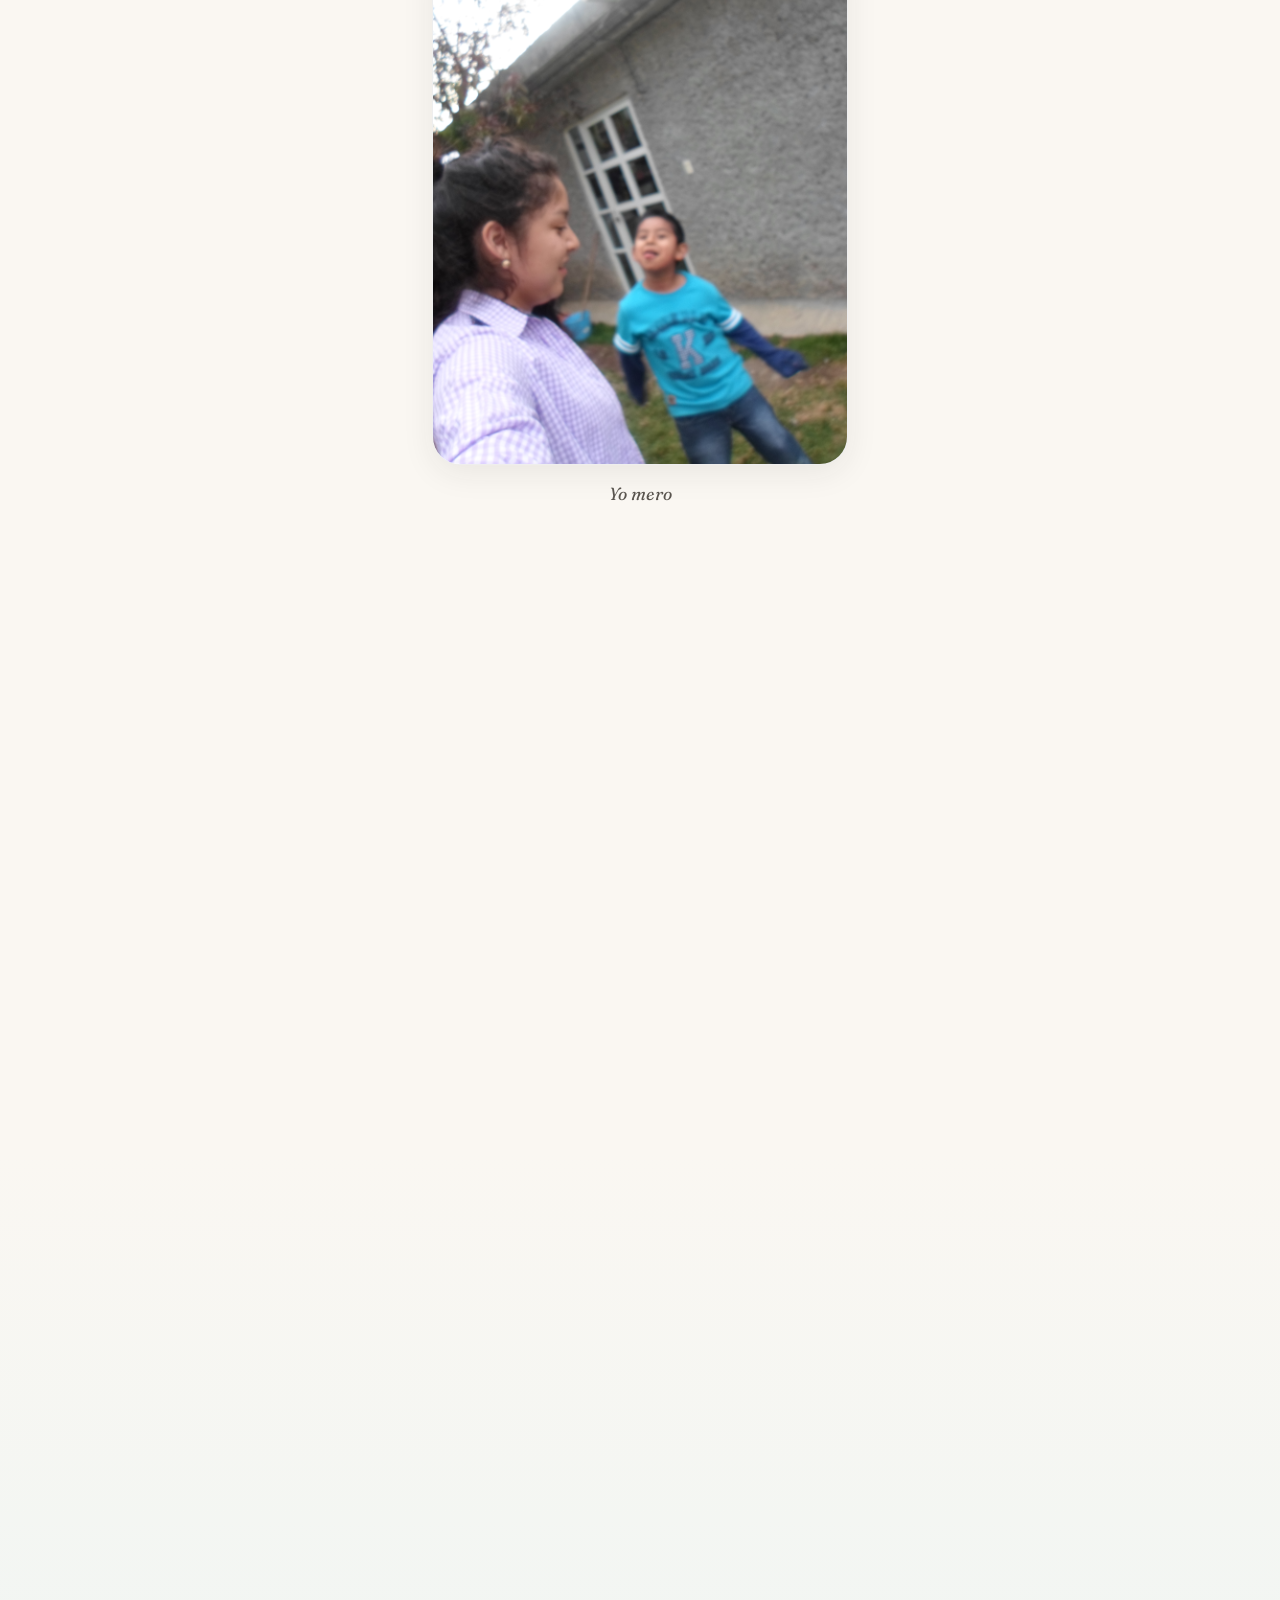
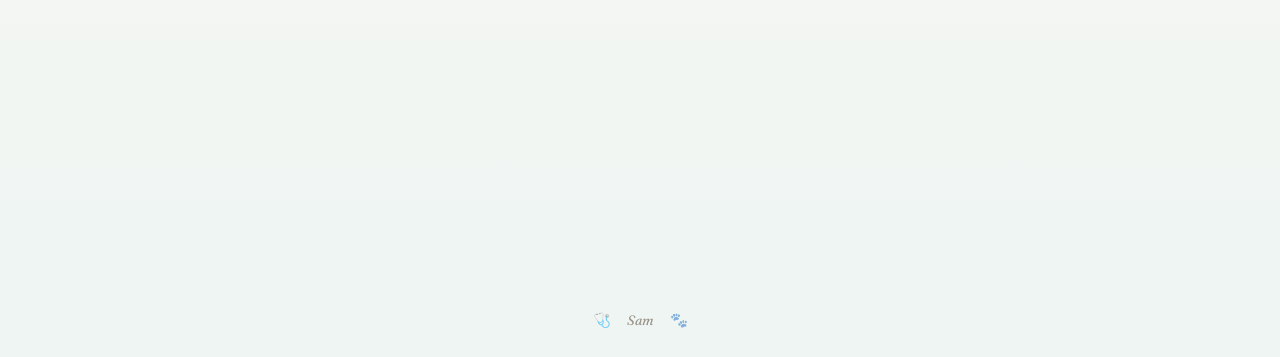
==== commit d58b1cc1: "Actualiza textos y fotos, bypass /admin y contador hasta el 27 de junio. Co-authored-by: Cursor <cur" ====
--- a/index.html
+++ b/index.html
@@ -25,9 +25,6 @@
         <img src="images/gato.jpg" alt="" width="88" height="88" />
       </div>
       <p class="lock-screen__date">27 de junio</p>
-      <h2 class="lock-screen__title">Todavía no es tu día…</h2>
-      <p class="lock-screen__sub">Vuelve cuando sea tu cumple</p>
-      <p class="lock-screen__label" id="lockLabel">Faltan</p>
       <div class="lock-screen__timer">
         <div class="lock-screen__unit"><span id="lockDays">0</span><small>días</small></div>
         <div class="lock-screen__unit"><span id="lockHours">0</span><small>hrs</small></div>
@@ -115,9 +112,9 @@
           <div class="intro-card__accent" aria-hidden="true"></div>
           <p class="intro-card__label">Para mi hermana</p>
           <p class="intro-card__text">
-            Feliz pumpe wey, sabes que aunque no te lo diga que quiero un buen
-            y me llenas un chingo de orgullo de ti. Estoy seguro de que mamá y papá tambien
-            estan muy orgullosos de ti.
+            Feliz pumpe wey, sabes que aunque no te lo diga seguido, te quiero un buen
+            y me llenas un buen de orgullo. Estoy seguro de que <strong>Mamá y Papá tambien
+            estan muy orgullosos de ti</strong>.
           </p>
         </div>
       </div>
@@ -164,7 +161,7 @@
           <div class="portrait__ring portrait__ring--med portrait__ring--pulse">
             <div class="portrait__frame">
               <img
-                src="images/sam.jpg"
+                src="images/SamPumpe.jpeg"
                 alt="Sam como doctora"
                 onerror="this.closest('.portrait').classList.add('portrait--empty')"
               />
@@ -182,10 +179,11 @@
           </p>
           <p>
             <!-- Edita -->
-            Y aun así, cada vez que hablo contigo de tu trabajo, lo haces con una
-            calma que no sé de dónde sacas. Me enorgullece decir
-            <strong>mi hermana es doctora</strong> — no por el título,
-            sino por la persona que hay detrás.
+            Te quiero un buen Sorrota. Yo creo que el Panque también te quiere, aunque sea un poquito.
+
+            Nada más tú conoces todo el esfuerzo que haces. Tú puedes, wey, síguele echando ganas.
+            
+            Yo sé que vas a ser una gran doctora. Me llena un buen de orgullo decir: <strong> Mi hermana es doctora</strong>
           </p>
         </div>
 
@@ -225,7 +223,7 @@
         </header>
 
         <p class="pets__intro reveal">
-          No solo nosotros te queremos, tienes a toda una manada.
+          No solo yo te quiero, tienes a toda una manada que te cuida y te espera.
         </p>
 
         <div class="pets-grid reveal" id="petsGrid">
@@ -290,16 +288,13 @@
 
         <div class="prose reveal">
           <p>
-            <!-- Edita -->
-            Después de un día entero cuidando a otros, llegas a un hogar
-            lleno de vida: ronroneos, colas que no paran y cuatro pares de ojos
-            que solo quieren que estés ahí.
+            Se me olvido la panchurris wey
           </p>
         </div>
 
         <section class="cat-gallery reveal" id="galeria-gato" aria-label="Galería de Pankeis">
           <h3 class="cat-gallery__title">Álbum de <em>Pankeis</em></h3>
-          <p class="cat-gallery__sub">El verdadero protagonista</p>
+          <p class="cat-gallery__sub">(Y una que otro wey que se coló)</p>
           <div class="cat-gallery__track">
             <figure class="cat-gallery__item"><img src="images/gato.jpg" alt="Pankeis" loading="lazy" /></figure>
             <figure class="cat-gallery__item"><img src="images/gatos/gato-02.jpg" alt="Pankeis" loading="lazy" /></figure>
@@ -394,19 +389,24 @@
 
         <p class="finale__msg">
           <!-- Edita -->
-          Feliz cumpleaños, Sam. Veinticuatro años de ser tú —
-          y yo sigo aprendiendo de mi hermana cada día.
-          Que este año te traiga salud, calma, buenos pacientes
-          y muchas tardes con tu gato y tus perros.
+          Feliz cumpleaños wey, ya van 24 años de que naciste y 18 desde que estamos juntos.<br>
+          Te quiero un monton perrota, gracias por cuidarme  
+          y estar pendiente de mi, cuando no te tocaba hacerlo. <br><br>
+          Estoy seguro de que vas a ser una gran doctora, yo se que lo vas a lograr así como lograste ser la mejor hemana.
+
         </p>
 
         <p class="finale__sign">
-          Con todo mi cariño,<br />
-          <em>tu hermano</em>
+          Con cariño,<br />
+          <em>tu hermano.</em>
         </p>
+
+        <p class="finale__ps">
+          <span class="finale__ps-label">P.D.</span>
+          Ojalá te guste la página wey, pq hasta se me fue una que otra lágrima.
+        </p>
       </div>
     </section>
-
   </main>
 
   <footer class="foot">
--- a/css/style.css
+++ b/css/style.css
@@ -1351,6 +1351,29 @@
   color: var(--ink);
 }
 
+.finale__ps {
+  margin-top: 1.75rem;
+  padding-top: 1.25rem;
+  border-top: 1px solid rgba(61, 107, 122, 0.14);
+  font-size: 0.9rem;
+  font-style: italic;
+  color: var(--ink-muted);
+  line-height: 1.65;
+  text-align: left;
+}
+
+.finale__ps-label {
+  display: block;
+  font-family: var(--font-display);
+  font-size: 0.7rem;
+  font-weight: 500;
+  font-style: normal;
+  letter-spacing: 0.16em;
+  text-transform: uppercase;
+  color: var(--med-500);
+  margin-bottom: 0.45rem;
+}
+
 /* ── Footer ─────────────────────────────────────────── */
 .foot {
   display: flex;
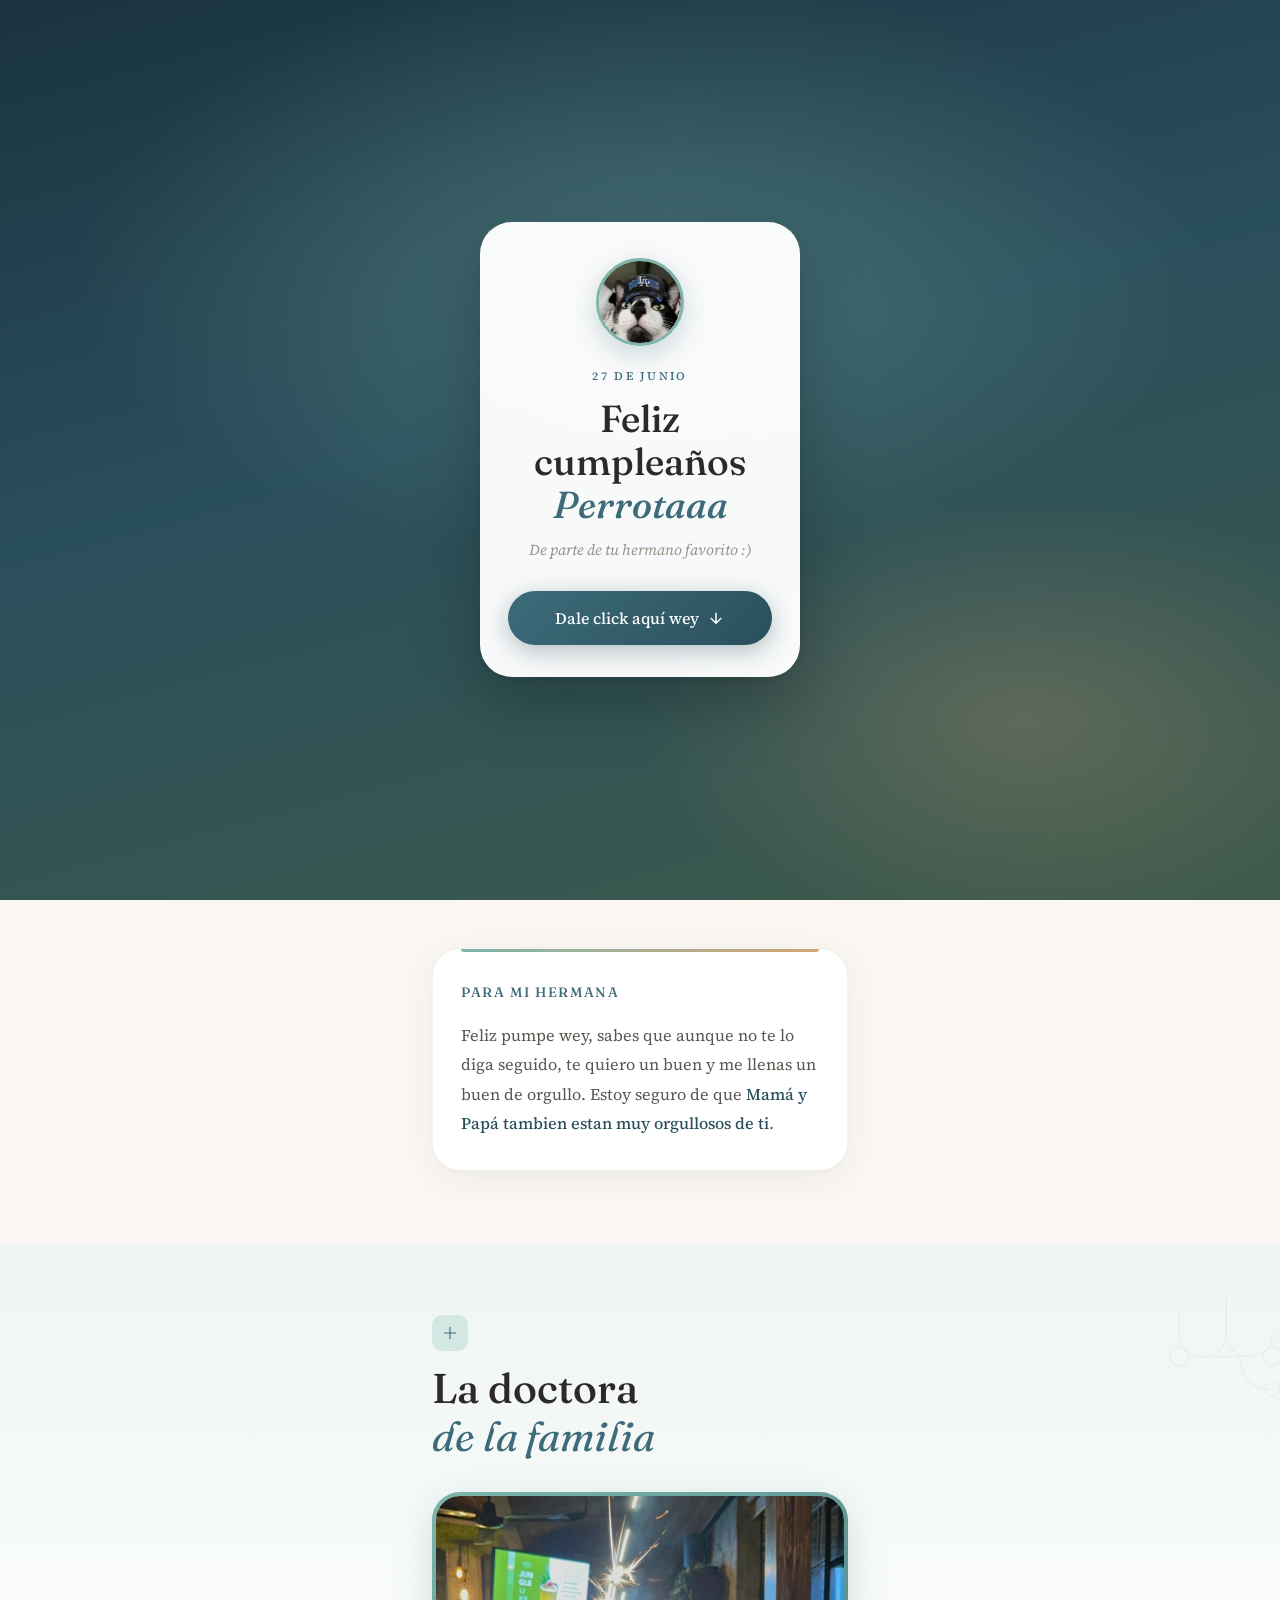
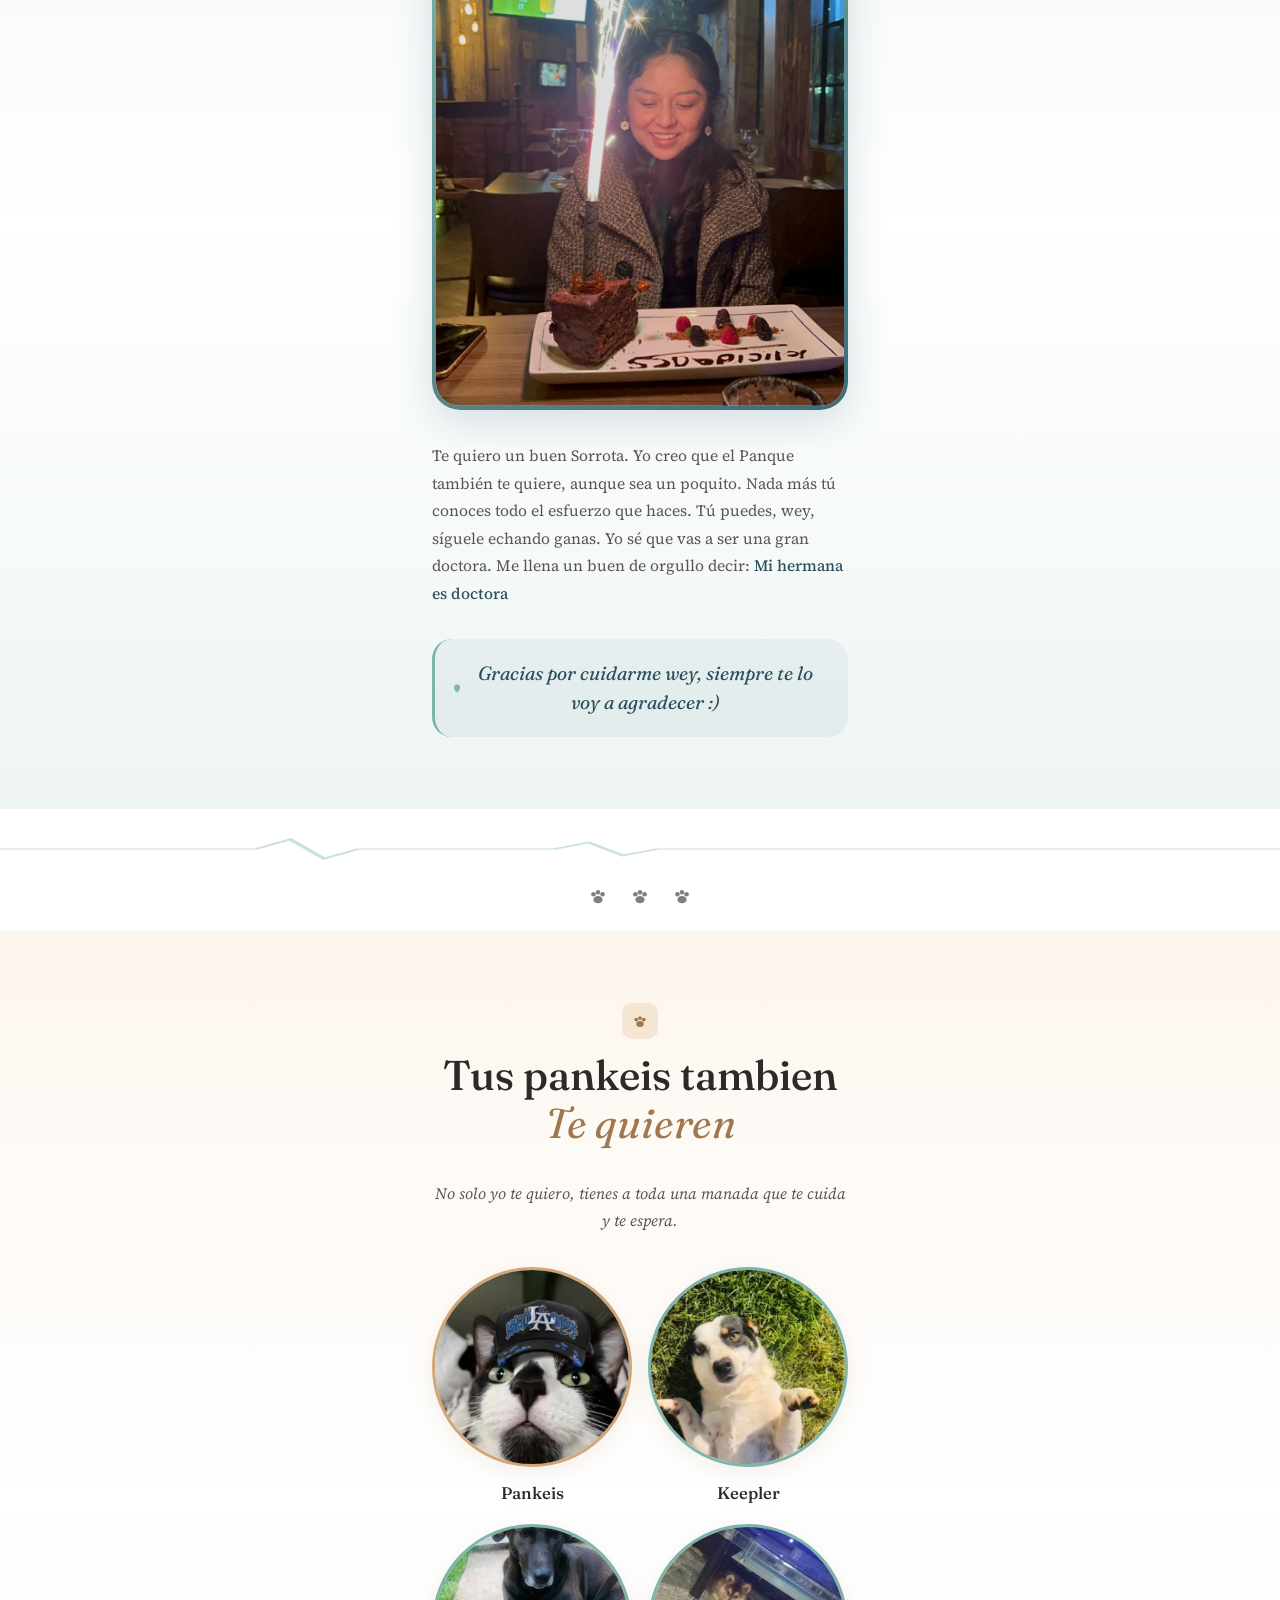
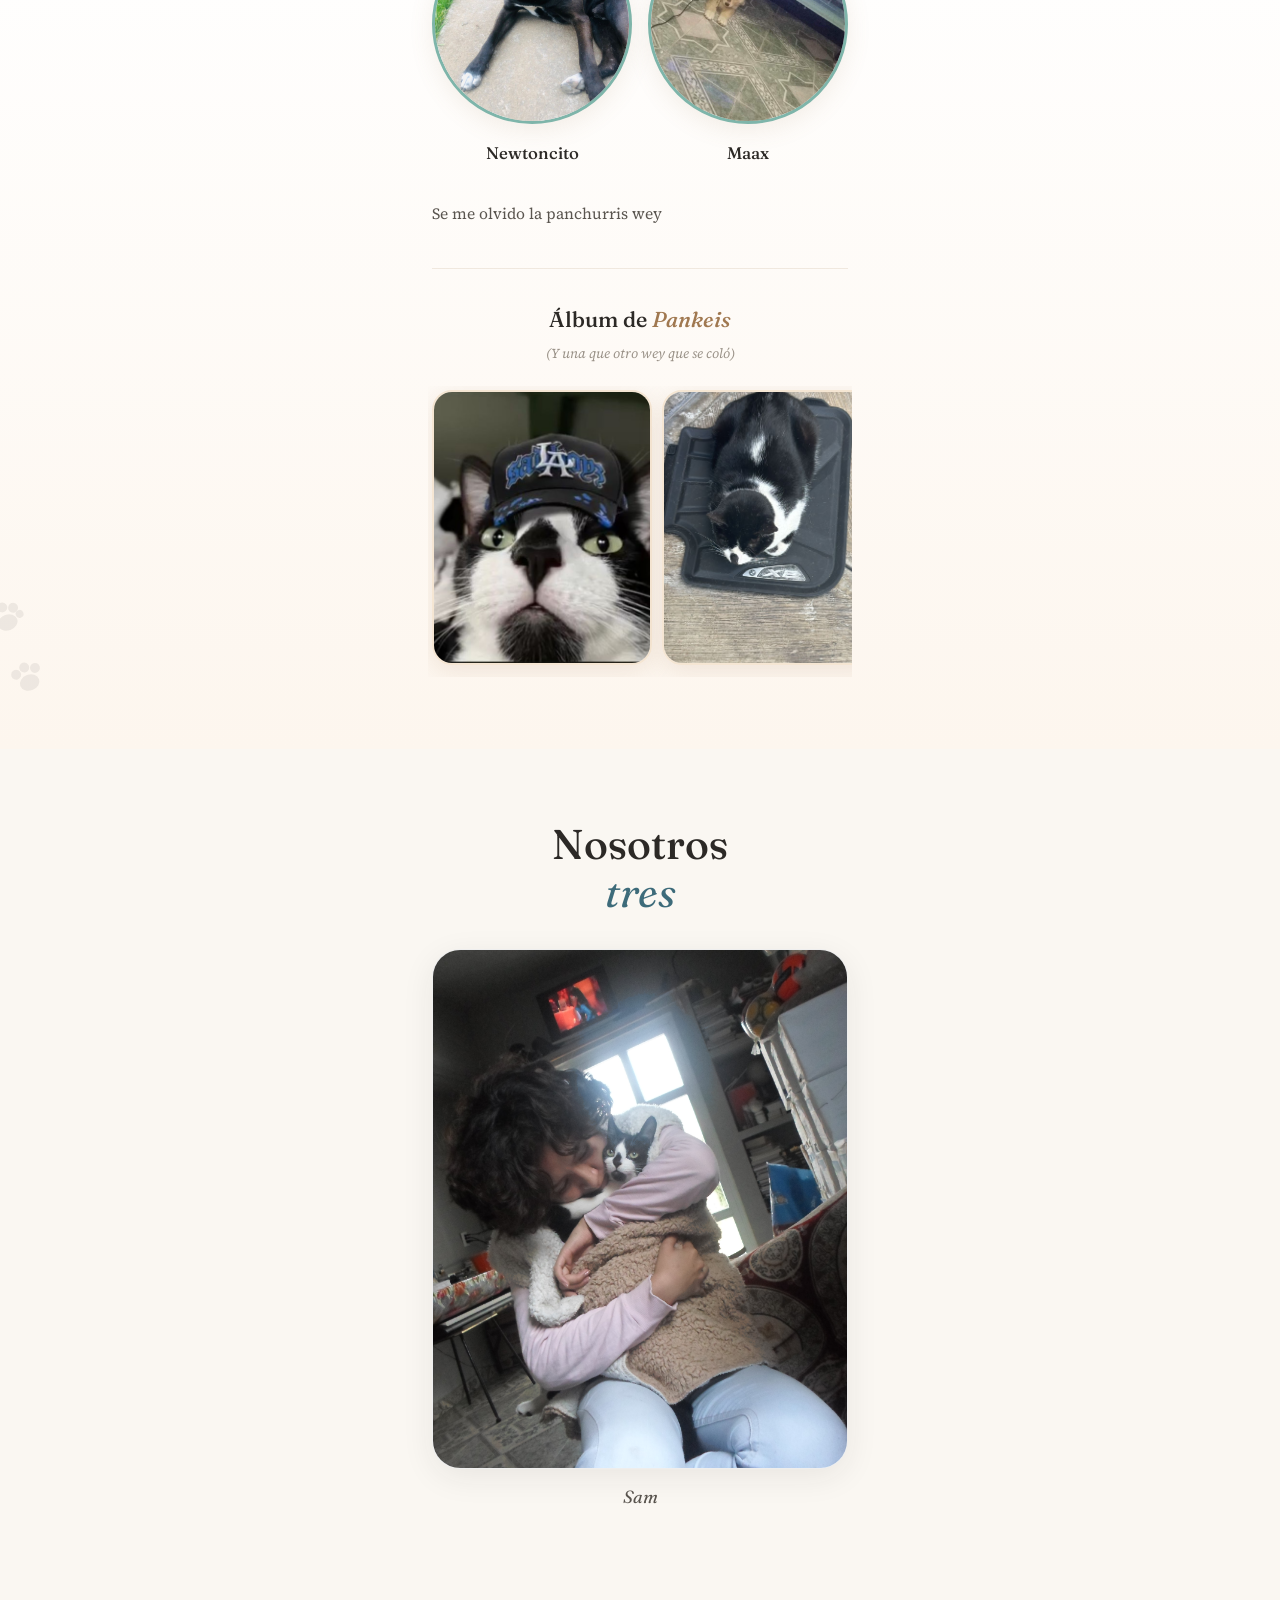
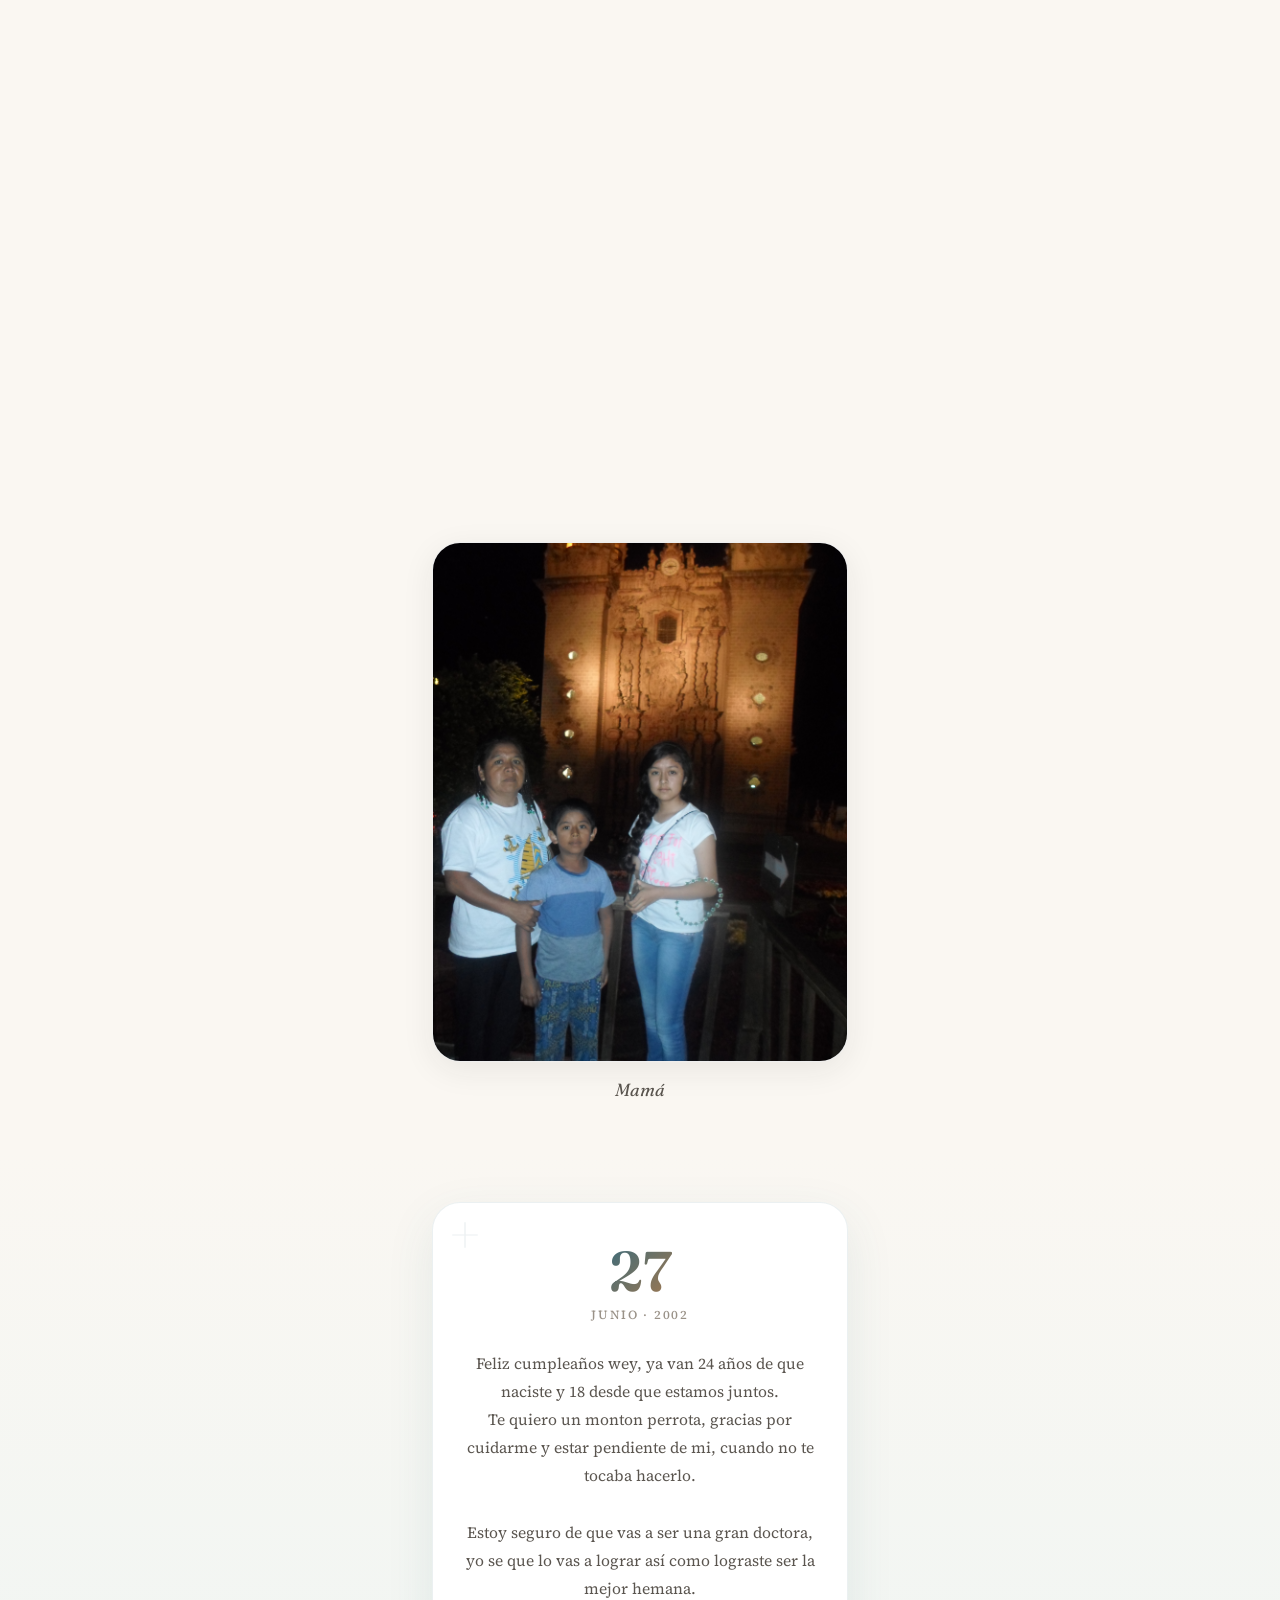
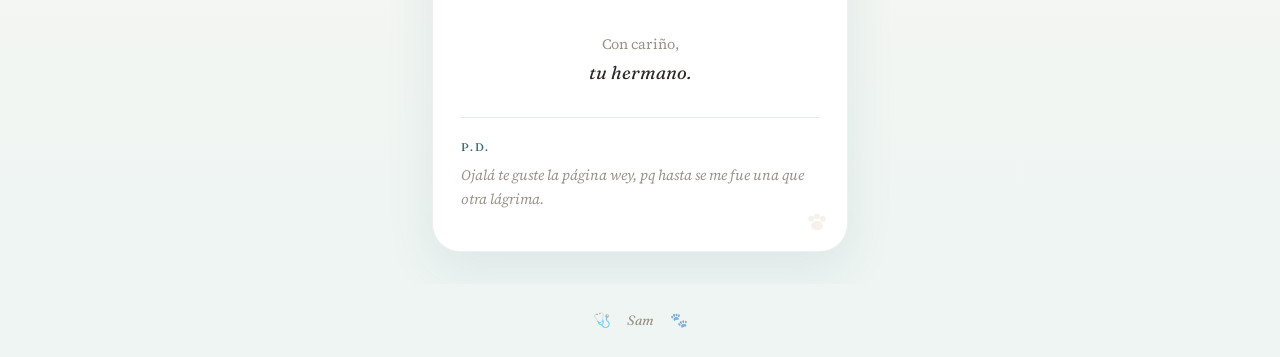
==== commit 1aad7a9f: "Ultimos Cambios" ====
--- a/index.html
+++ b/index.html
@@ -17,24 +17,8 @@
   <link href="https://fonts.googleapis.com/css2?family=Fraunces:ital,opsz,wght@0,9..144,400;0,9..144,500;0,9..144,600;1,9..144,400&family=Source+Serif+4:ital,opsz,wght@0,8..60,400;0,8..60,500;1,8..60,400&display=swap" rel="stylesheet" />
   <link rel="stylesheet" href="css/style.css" />
 </head>
-<body class="site-locked">
-  <div class="lock-screen" id="lockScreen">
-    <div class="lock-screen__bg" aria-hidden="true"></div>
-    <div class="lock-screen__card">
-      <div class="lock-screen__avatar">
-        <img src="images/gato.jpg" alt="" width="88" height="88" />
-      </div>
-      <p class="lock-screen__date">27 de junio</p>
-      <div class="lock-screen__timer">
-        <div class="lock-screen__unit"><span id="lockDays">0</span><small>días</small></div>
-        <div class="lock-screen__unit"><span id="lockHours">0</span><small>hrs</small></div>
-        <div class="lock-screen__unit"><span id="lockMins">0</span><small>min</small></div>
-        <div class="lock-screen__unit"><span id="lockSecs">0</span><small>seg</small></div>
-      </div>
-    </div>
-  </div>
-
-  <div class="site-content" id="siteContent" hidden>
+<body class="welcome-open">
+  <div class="site-content" id="siteContent">
   <div class="scroll-progress" aria-hidden="true"><div class="scroll-progress__bar"></div></div>
   <canvas class="med-particles" id="medParticles" aria-hidden="true"></canvas>
   <canvas class="confetti-canvas" id="confettiCanvas" aria-hidden="true"></canvas>
@@ -53,7 +37,7 @@
       <h2 class="welcome__title">Feliz cumpleaños<br /><em>Perrotaaa </em></h2>
       <p class="welcome__sub">De parte de tu hermano favorito :)</p>
       <button class="welcome__btn" id="welcomeBtn" type="button">
-        <span>Click aquí</span>
+        <span>Dale click aquí wey</span>
         <svg viewBox="0 0 24 24" fill="none" stroke="currentColor" stroke-width="2" aria-hidden="true"><path d="M12 5v14M5 12l7 7 7-7"/></svg>
       </button>
     </div>
@@ -219,7 +203,7 @@
           <span class="block__icon block__icon--cat" aria-hidden="true">
             <svg viewBox="0 0 24 24" fill="currentColor"><ellipse cx="12" cy="16" rx="5" ry="4"/><circle cx="7" cy="10" r="2.5"/><circle cx="12" cy="8" r="2.5"/><circle cx="17" cy="10" r="2.5"/></svg>
           </span>
-          <h2 class="block__title">Los que te esperan<br /><em>en casa</em></h2>
+          <h2 class="block__title">Tus pankeis tambien<br /><em>Te quieren</em></h2>
         </header>
 
         <p class="pets__intro reveal">
--- a/css/style.css
+++ b/css/style.css
@@ -123,132 +123,6 @@
 .audio-toggle.is-muted .audio-toggle__on { display: none; }
 .audio-toggle.is-muted .audio-toggle__off { display: block !important; }
 
-/* ── Lock screen (before June 27) ───────────────────── */
-body.site-locked {
-  overflow: hidden;
-  height: 100dvh;
-}
-
-.lock-screen {
-  position: fixed;
-  inset: 0;
-  z-index: 5000;
-  display: flex;
-  align-items: center;
-  justify-content: center;
-  padding: 1.5rem;
-  padding-top: calc(var(--safe-top) + 1.5rem);
-  padding-bottom: calc(var(--safe-bottom) + 1.5rem);
-}
-
-.lock-screen[hidden] {
-  display: none !important;
-}
-
-.lock-screen__bg {
-  position: absolute;
-  inset: 0;
-  background:
-    radial-gradient(ellipse 80% 60% at 50% 20%, rgba(126, 181, 170, 0.3) 0%, transparent 55%),
-    linear-gradient(165deg, #1a3340 0%, #2a4f5c 50%, #1f3d35 100%);
-}
-
-.lock-screen__card {
-  position: relative;
-  width: 100%;
-  max-width: 22rem;
-  padding: 2.5rem 1.75rem 2rem;
-  text-align: center;
-  background: rgba(255, 255, 255, 0.97);
-  border-radius: calc(var(--radius-lg) + 4px);
-  box-shadow: 0 24px 64px rgba(0, 0, 0, 0.28);
-  animation: welcome-in 0.7s cubic-bezier(0.34, 1.2, 0.64, 1) both;
-}
-
-.lock-screen__avatar {
-  width: 88px;
-  height: 88px;
-  margin: 0 auto 1.25rem;
-  border-radius: 50%;
-  overflow: hidden;
-  border: 3px solid var(--med-300);
-  box-shadow: 0 8px 24px rgba(61, 107, 122, 0.25);
-}
-
-.lock-screen__avatar img {
-  width: 100%;
-  height: 100%;
-  object-fit: cover;
-}
-
-.lock-screen__date {
-  font-size: 0.72rem;
-  font-weight: 500;
-  letter-spacing: 0.2em;
-  text-transform: uppercase;
-  color: var(--med-500);
-  margin-bottom: 0.75rem;
-}
-
-.lock-screen__title {
-  font-family: var(--font-display);
-  font-size: clamp(1.5rem, 6vw, 1.85rem);
-  font-weight: 500;
-  line-height: 1.2;
-  color: var(--ink);
-  margin-bottom: 0.5rem;
-}
-
-.lock-screen__sub {
-  font-size: 0.92rem;
-  font-style: italic;
-  color: var(--ink-muted);
-  margin-bottom: 1.75rem;
-}
-
-.lock-screen__label {
-  font-size: 0.7rem;
-  font-weight: 500;
-  letter-spacing: 0.16em;
-  text-transform: uppercase;
-  color: var(--med-500);
-  margin-bottom: 0.75rem;
-}
-
-.lock-screen__timer {
-  display: flex;
-  justify-content: center;
-  gap: 0.85rem;
-}
-
-.lock-screen__unit {
-  display: flex;
-  flex-direction: column;
-  align-items: center;
-  min-width: 2.75rem;
-}
-
-.lock-screen__unit span {
-  font-family: var(--font-display);
-  font-size: 2rem;
-  font-weight: 600;
-  line-height: 1;
-  color: var(--med-700);
-  font-variant-numeric: tabular-nums;
-}
-
-.lock-screen__unit small {
-  font-size: 0.58rem;
-  letter-spacing: 0.08em;
-  text-transform: uppercase;
-  color: var(--ink-muted);
-  margin-top: 0.25rem;
-}
-
-.site-content[hidden] {
-  display: none !important;
-}
-
 /* ── Welcome screen ─────────────────────────────────── */
 body.welcome-open {
   overflow: hidden;
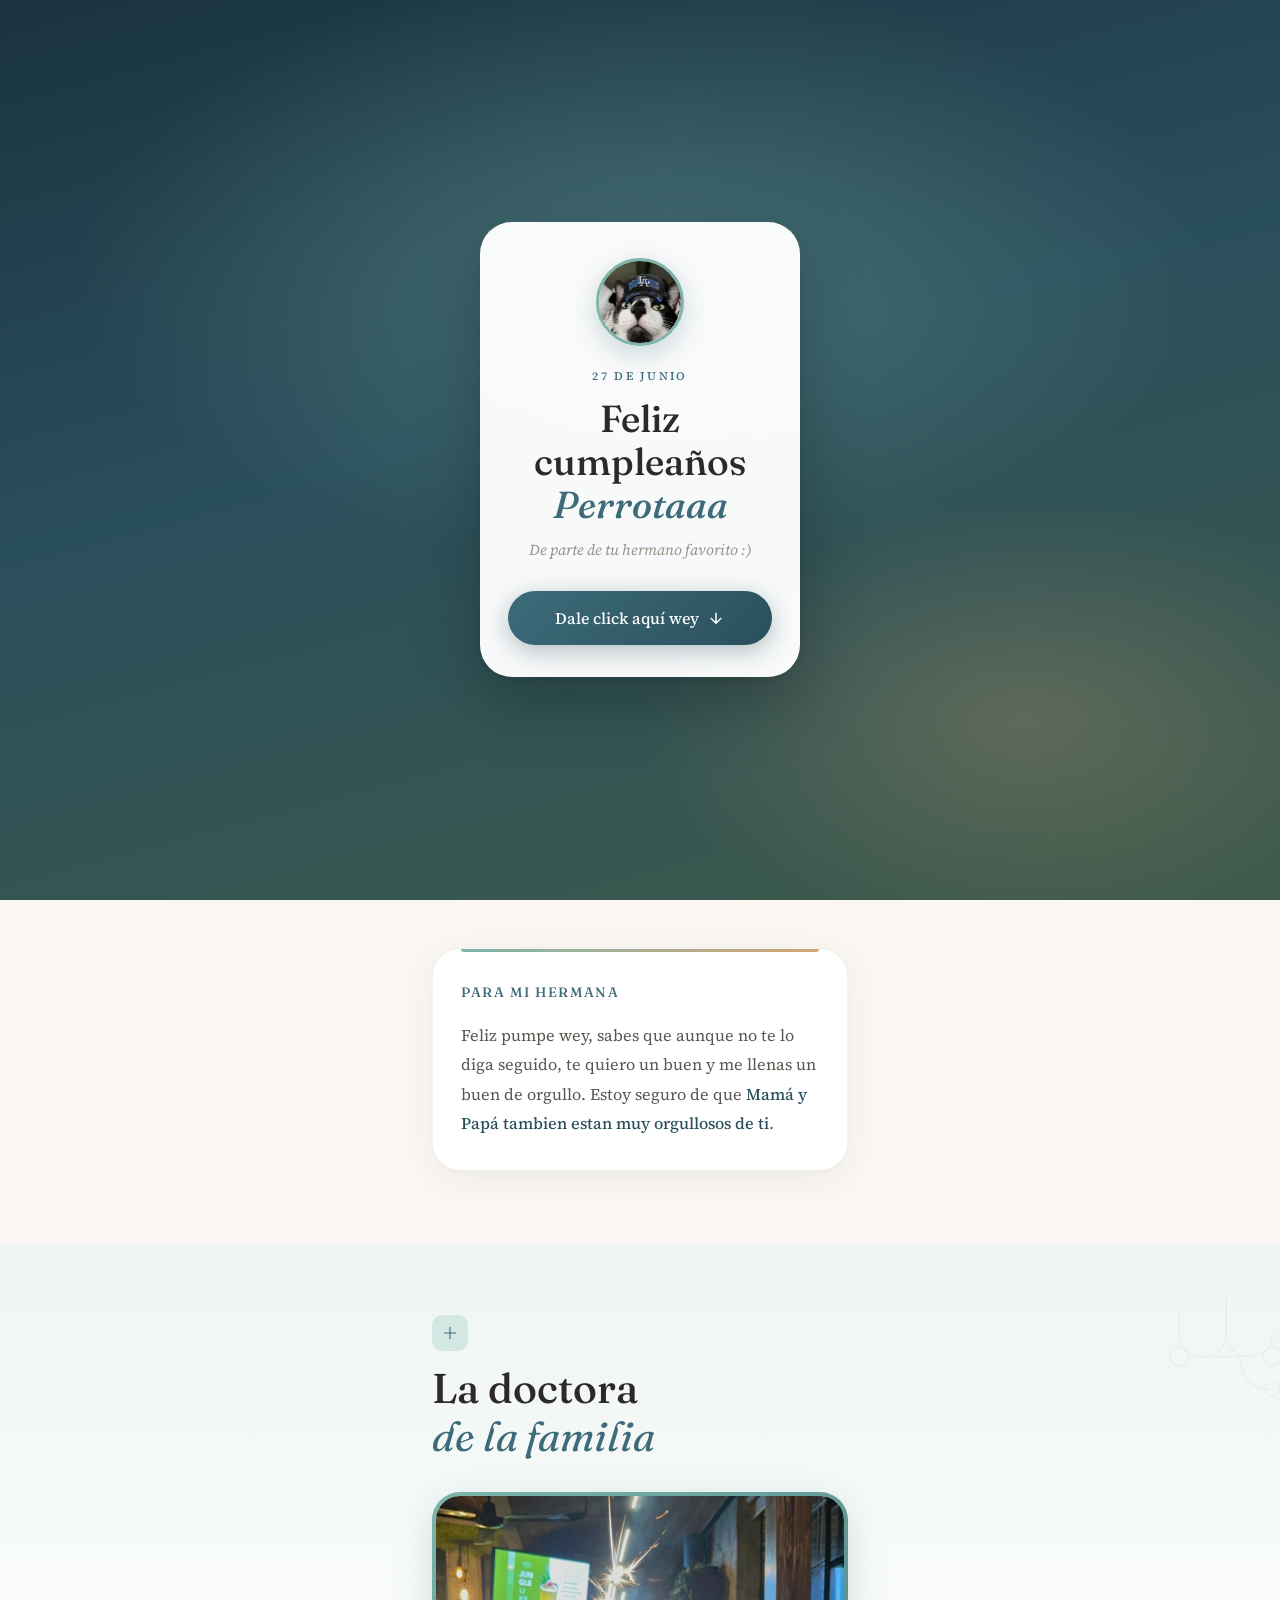
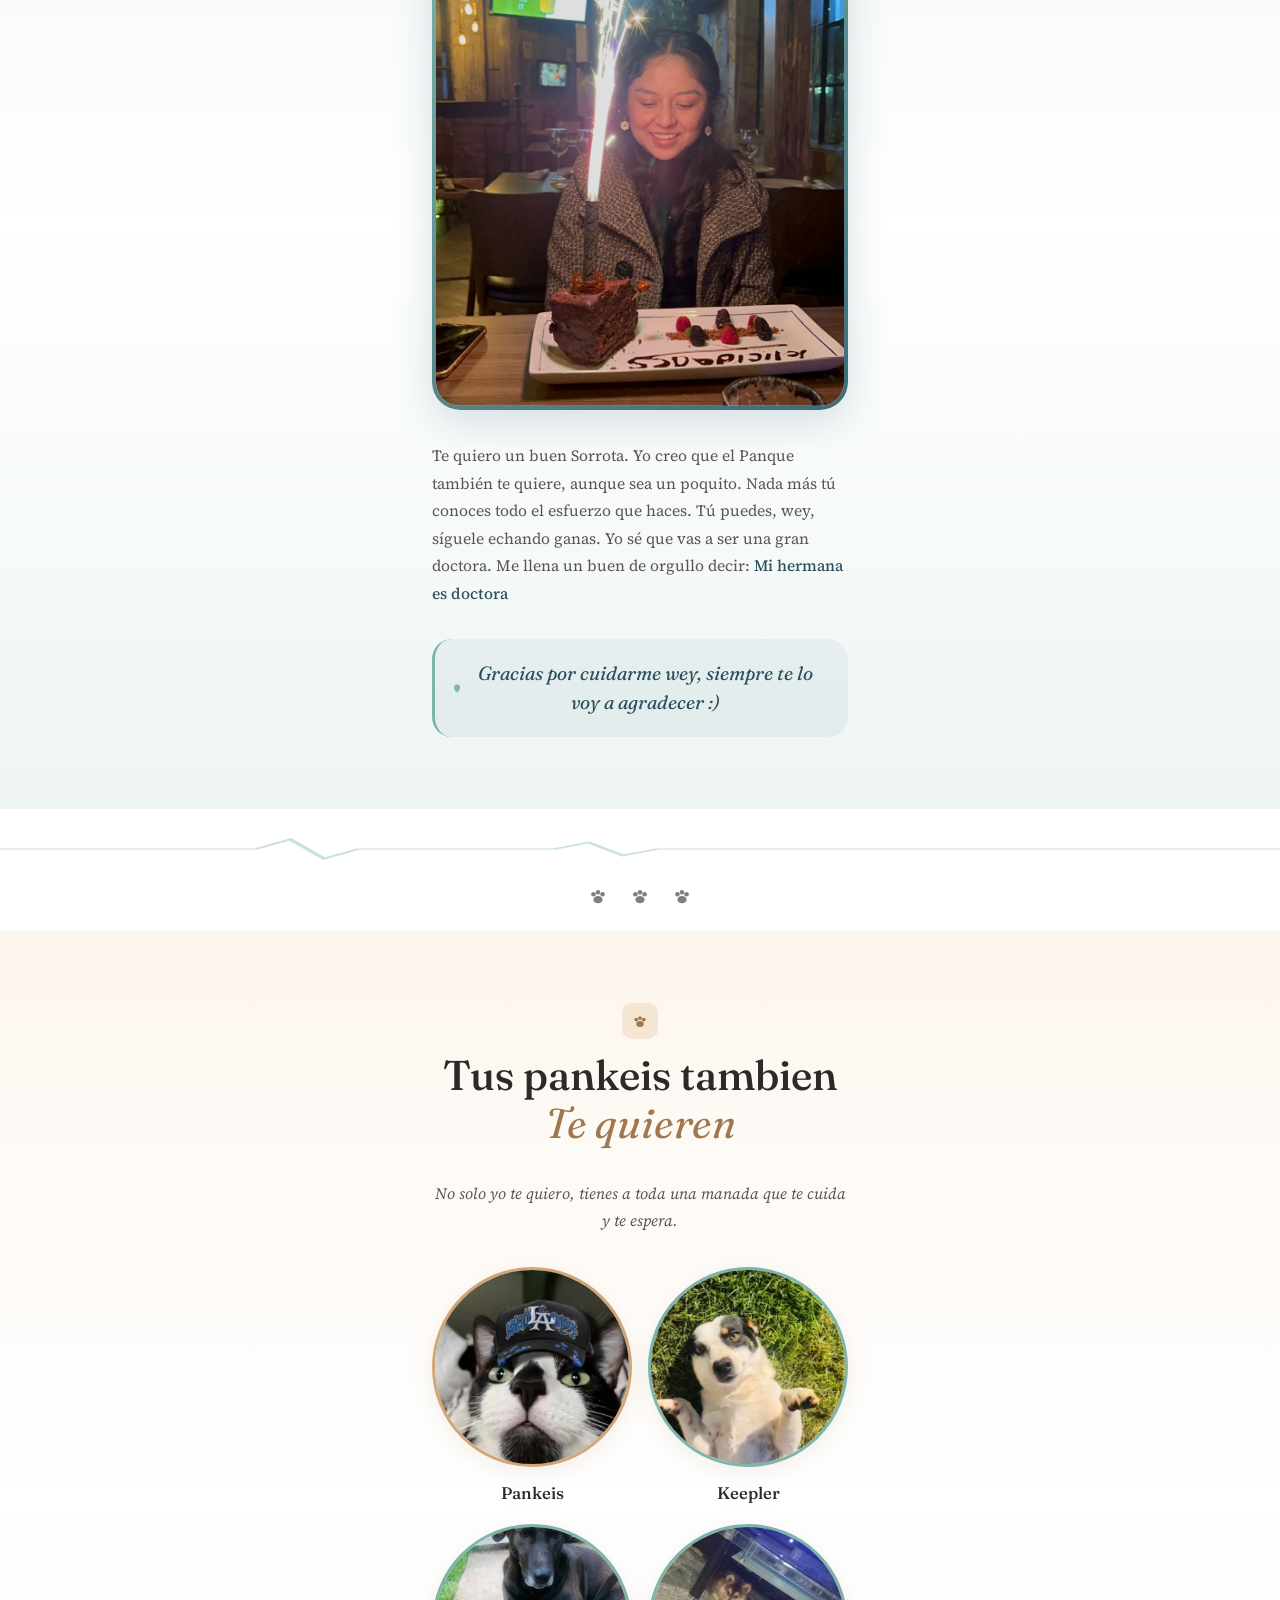
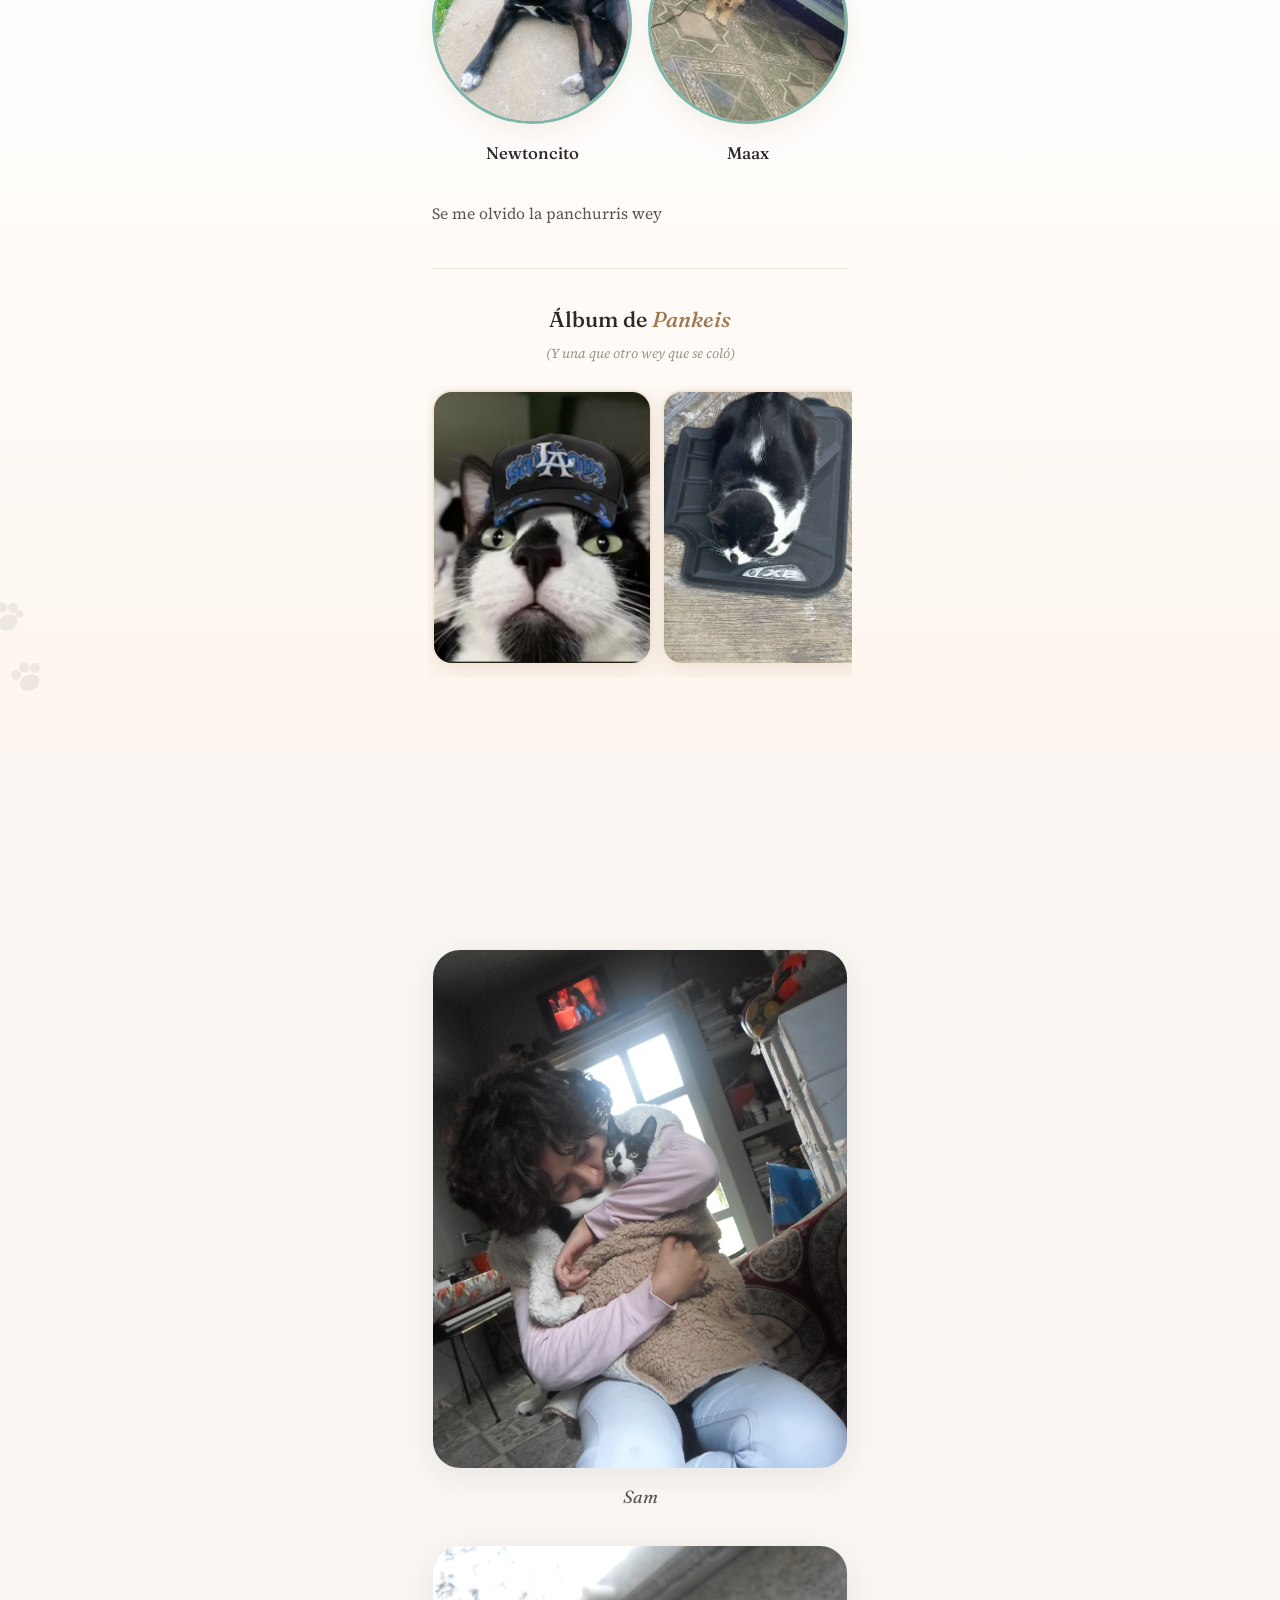
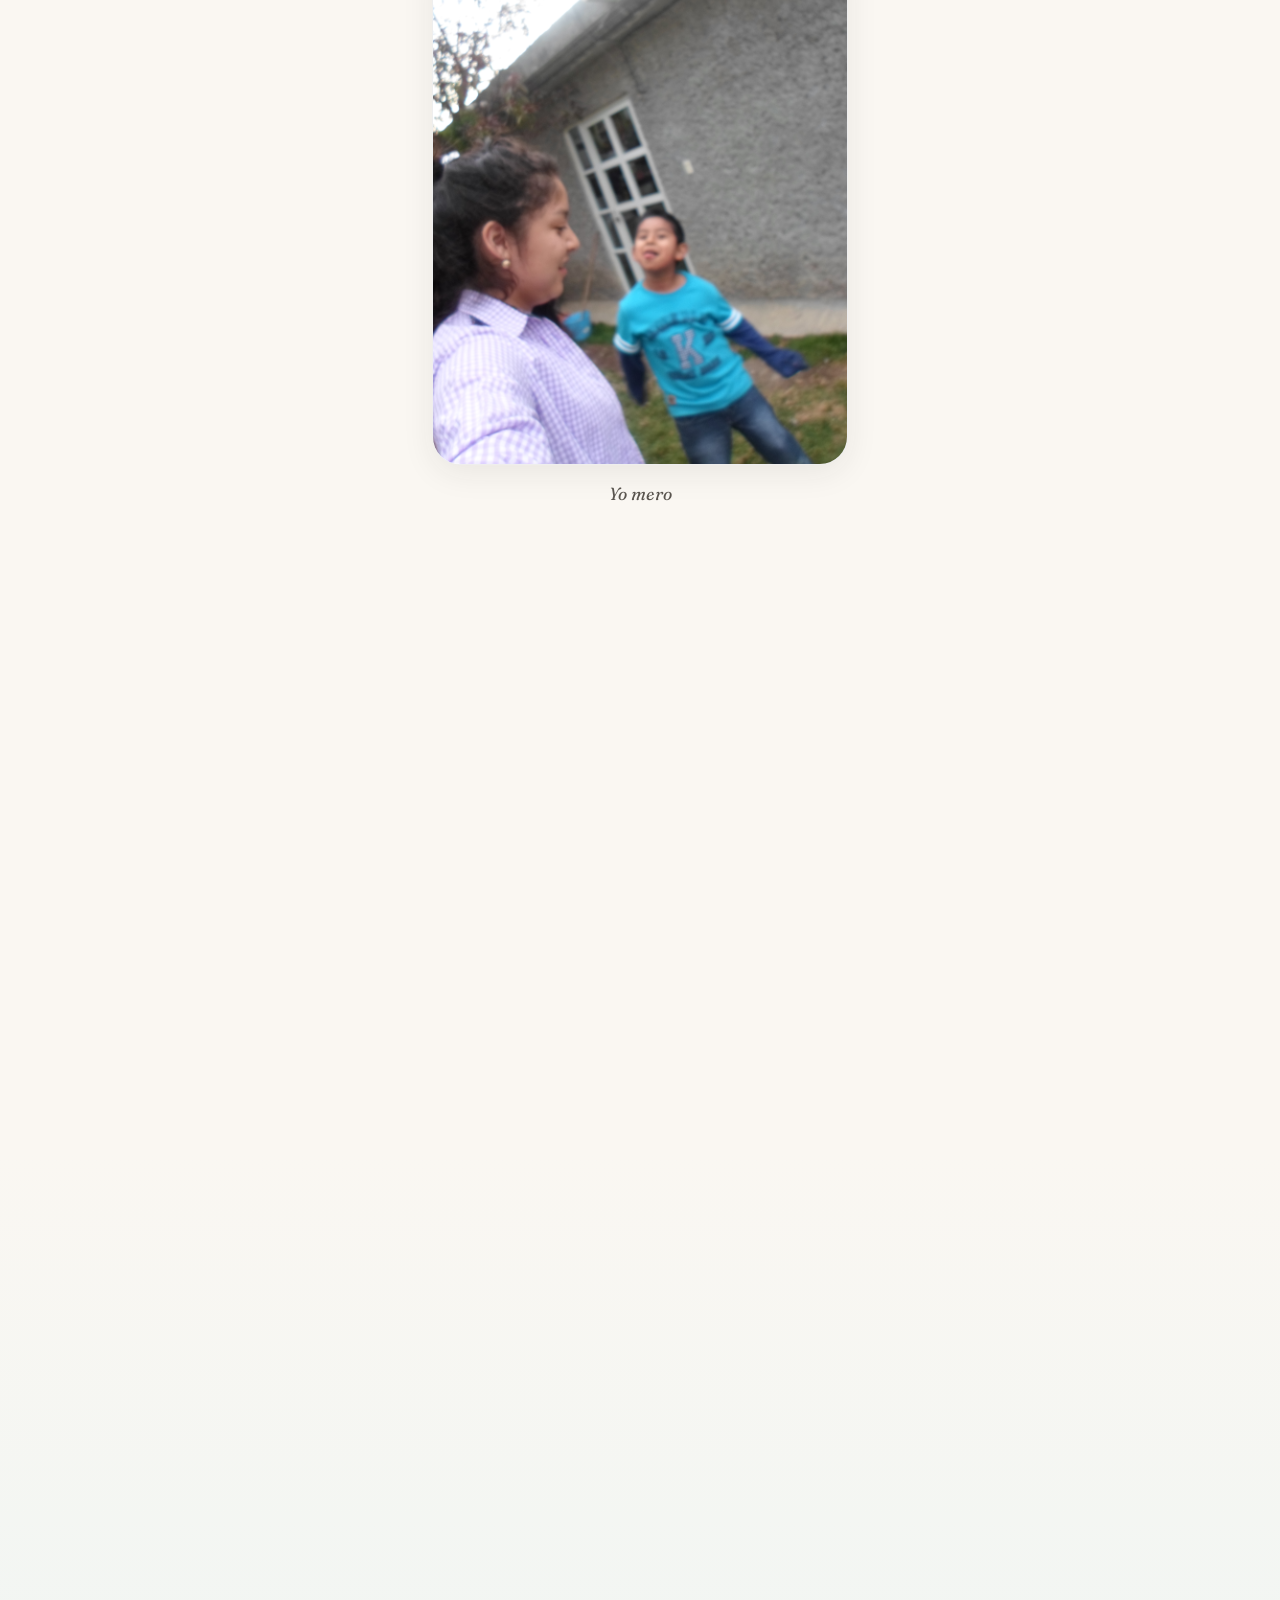
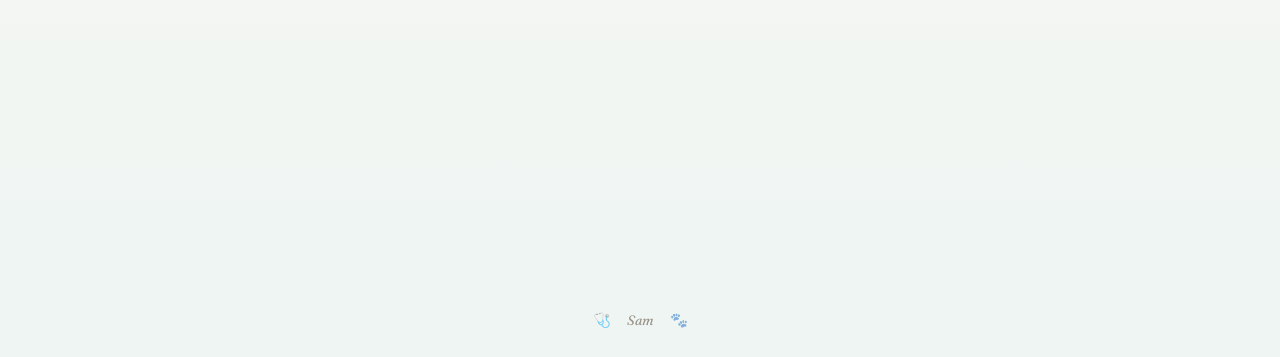
==== commit 3e470186: "Boton JS" ====
--- a/index.html
+++ b/index.html
@@ -15,7 +15,7 @@
   <link rel="preconnect" href="https://fonts.googleapis.com" />
   <link rel="preconnect" href="https://fonts.gstatic.com" crossorigin />
   <link href="https://fonts.googleapis.com/css2?family=Fraunces:ital,opsz,wght@0,9..144,400;0,9..144,500;0,9..144,600;1,9..144,400&family=Source+Serif+4:ital,opsz,wght@0,8..60,400;0,8..60,500;1,8..60,400&display=swap" rel="stylesheet" />
-  <link rel="stylesheet" href="css/style.css" />
+  <link rel="stylesheet" href="css/style.css?v=2" />
 </head>
 <body class="welcome-open">
   <div class="site-content" id="siteContent">
@@ -400,6 +400,6 @@
   </footer>
   </div>
 
-  <script src="js/main.js"></script>
+  <script src="js/main.js?v=2"></script>
 </body>
 </html>
--- a/css/style.css
+++ b/css/style.css
@@ -144,6 +144,7 @@
 .welcome__bg {
   position: absolute;
   inset: 0;
+  pointer-events: none;
   background:
     radial-gradient(ellipse 80% 60% at 50% 30%, rgba(126, 181, 170, 0.35) 0%, transparent 55%),
     radial-gradient(ellipse 60% 50% at 80% 80%, rgba(212, 165, 116, 0.25) 0%, transparent 50%),
@@ -152,6 +153,7 @@
 
 .welcome__card {
   position: relative;
+  z-index: 1;
   width: 100%;
   max-width: 20rem;
   padding: 2.25rem 1.75rem 2rem;
@@ -162,6 +164,10 @@
     0 4px 6px rgba(0, 0, 0, 0.06),
     0 24px 64px rgba(0, 0, 0, 0.25);
   animation: welcome-in 0.7s cubic-bezier(0.34, 1.2, 0.64, 1) both;
+}
+
+.welcome--leaving {
+  pointer-events: none;
 }
 
 .welcome--leaving .welcome__card {
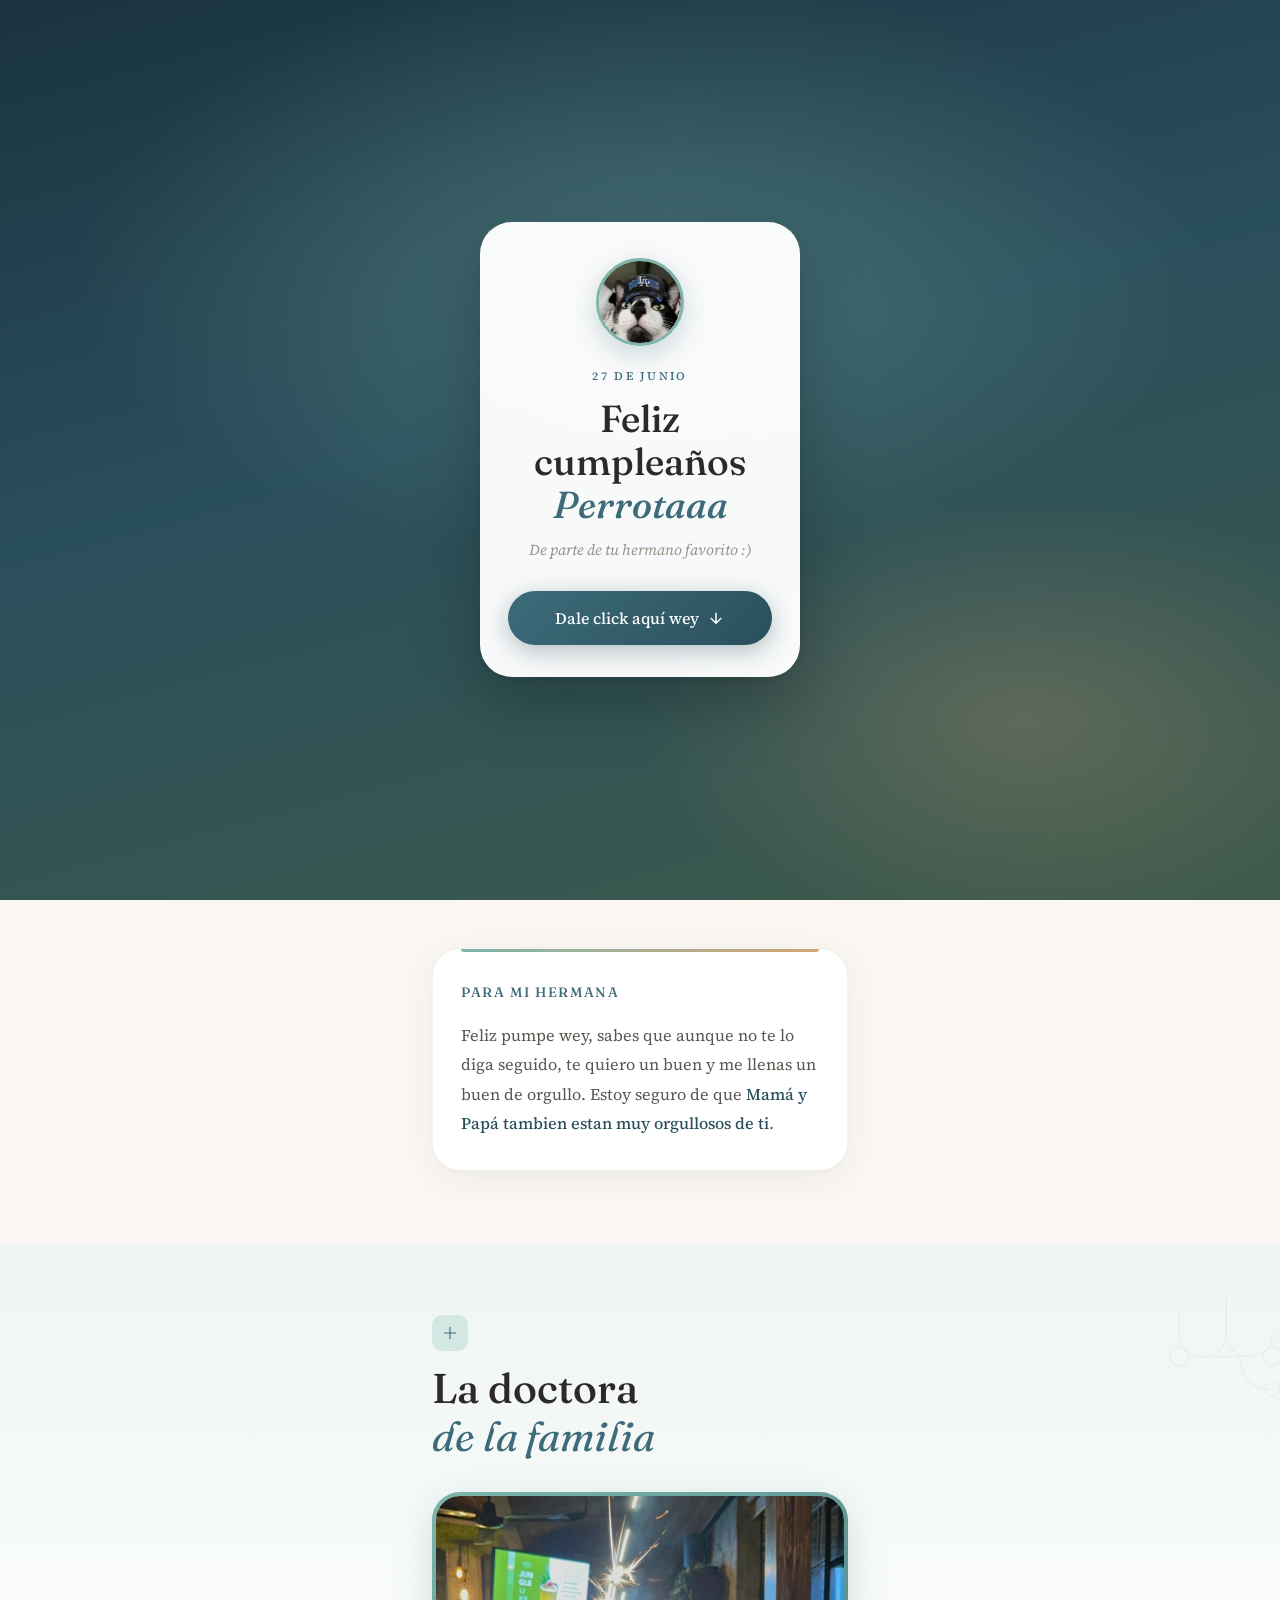
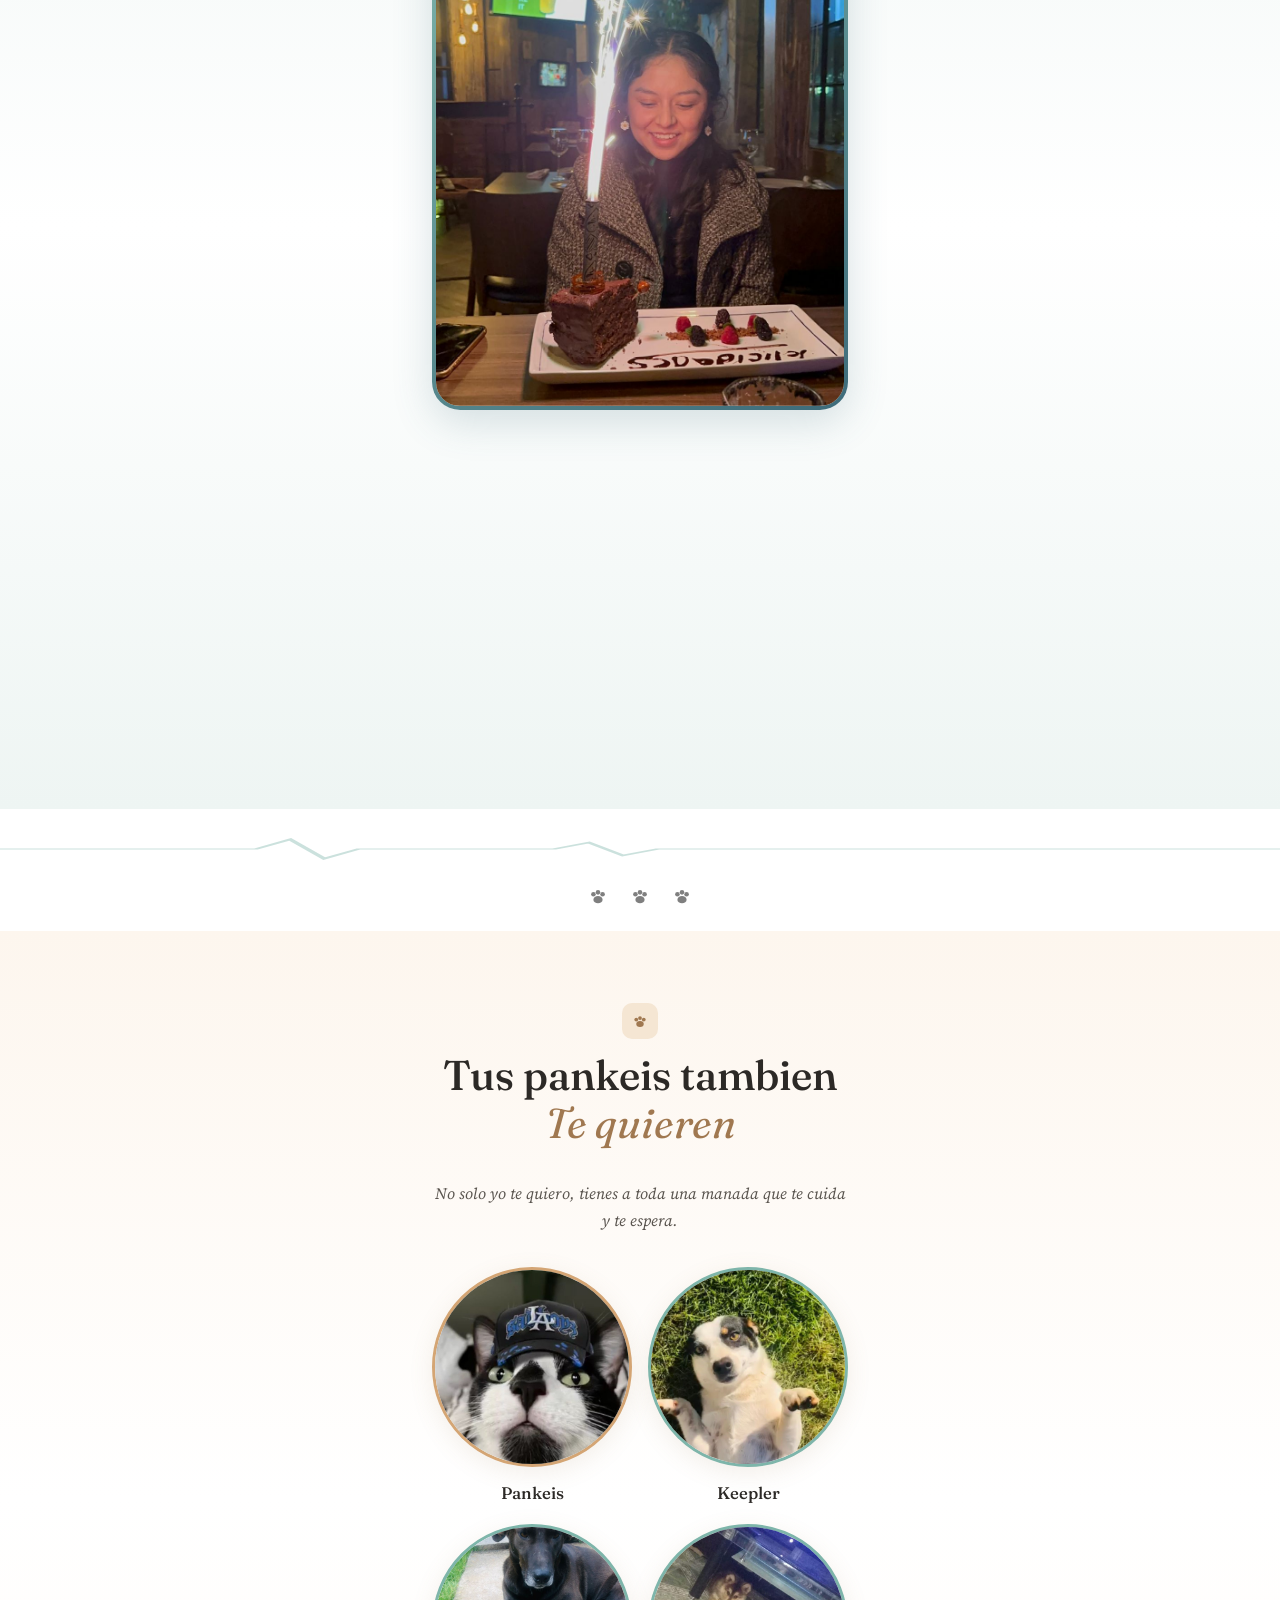
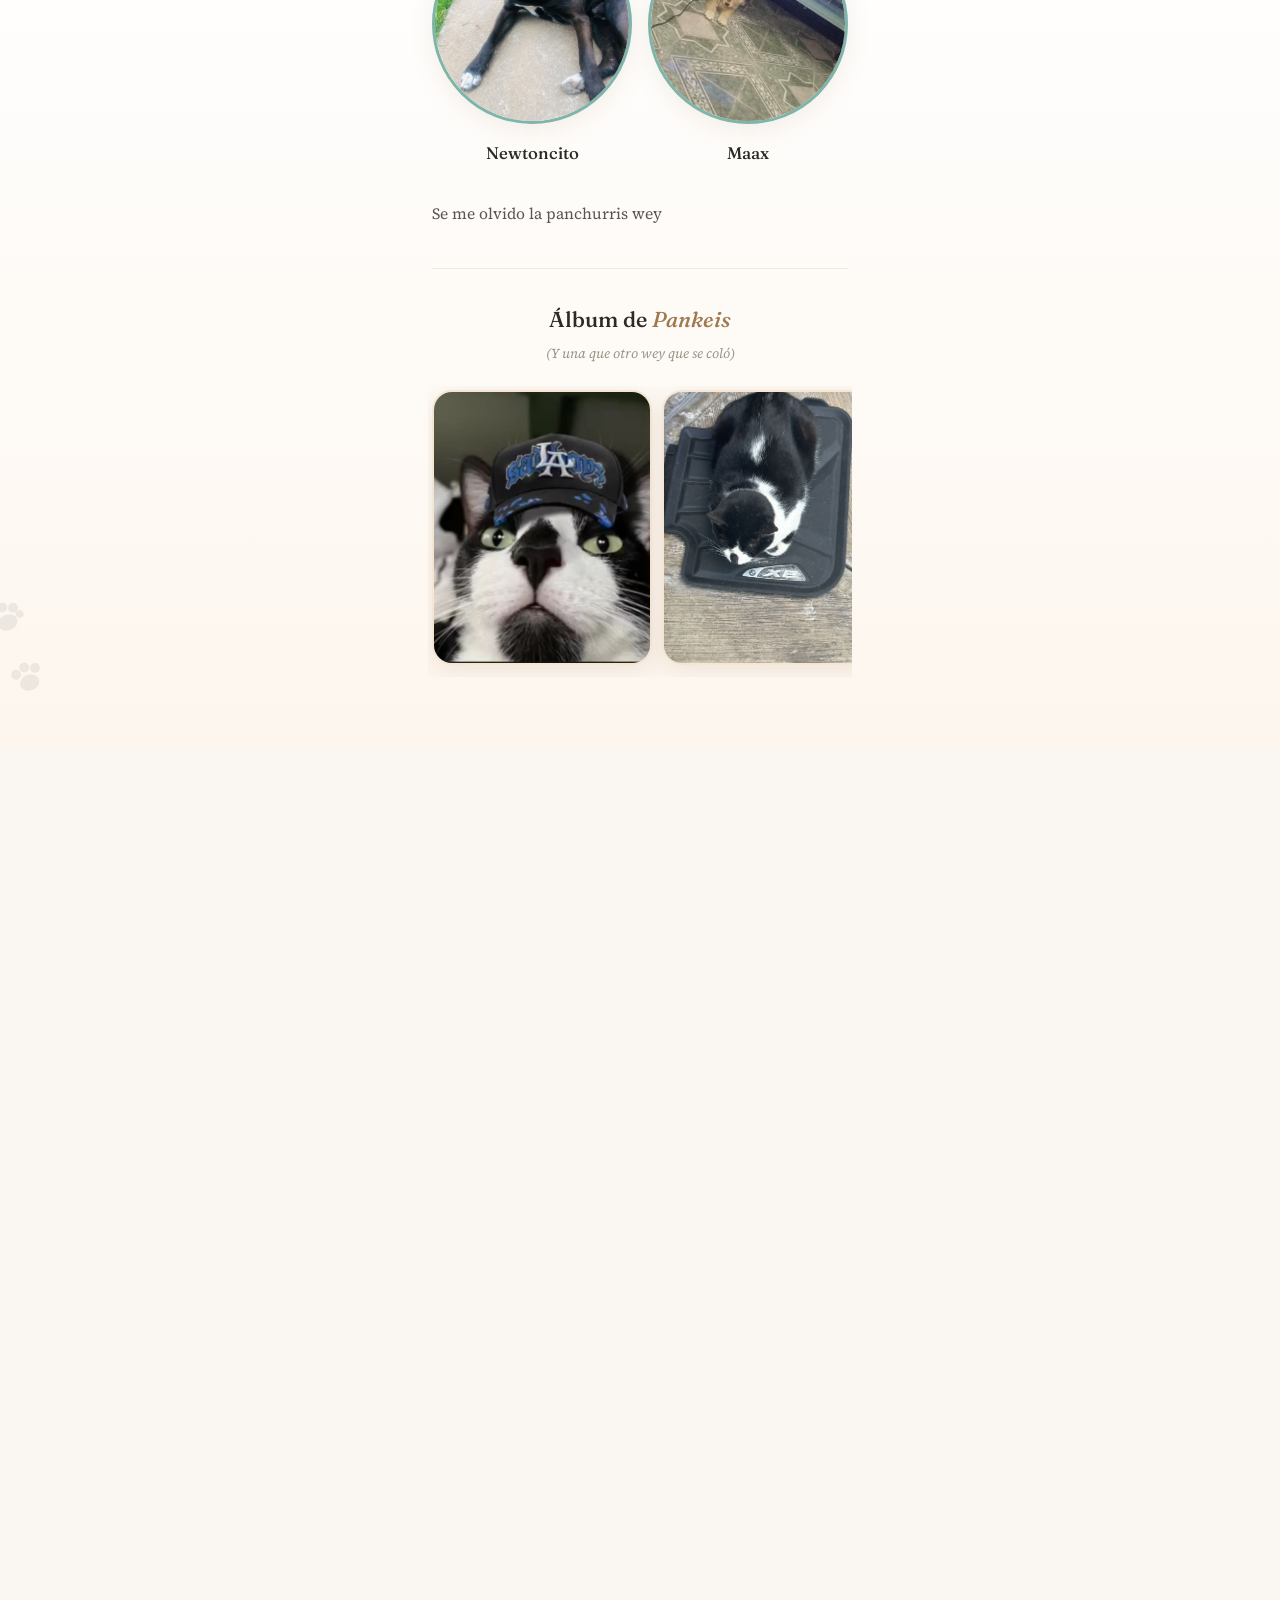
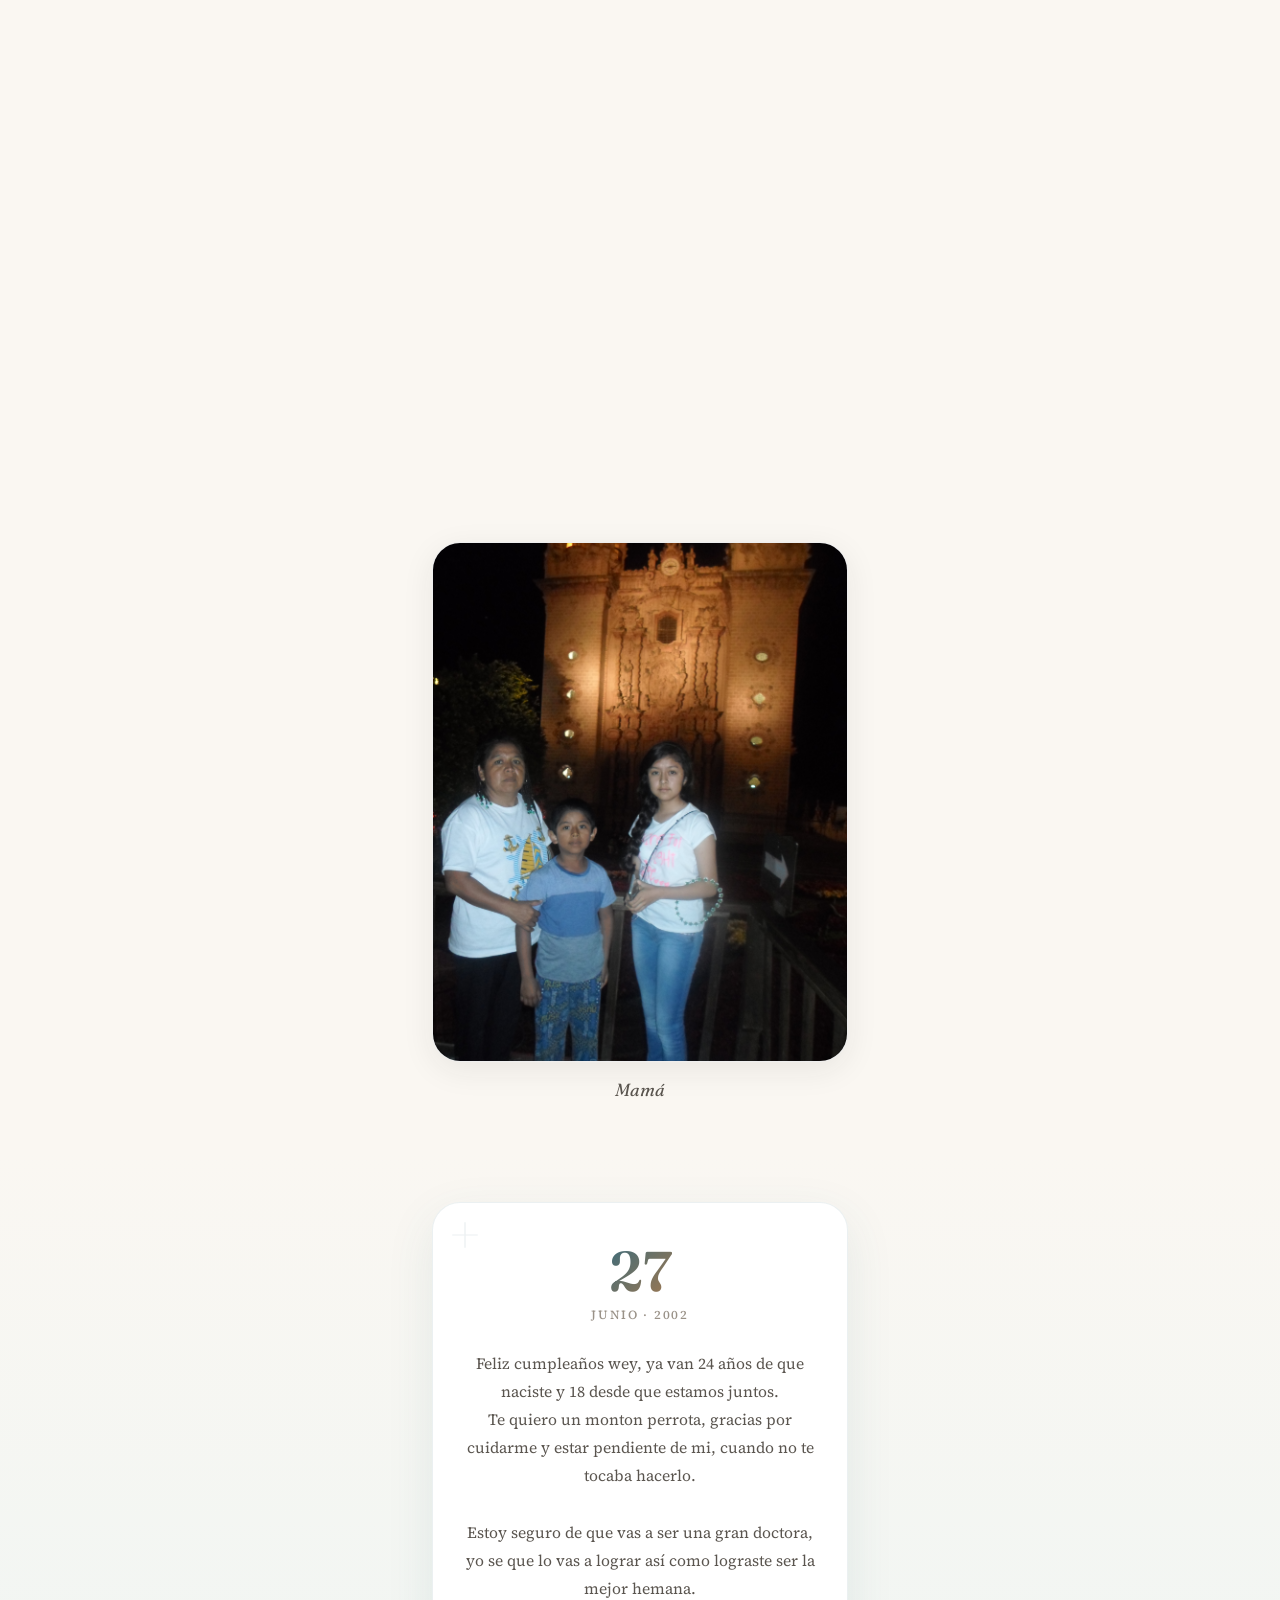
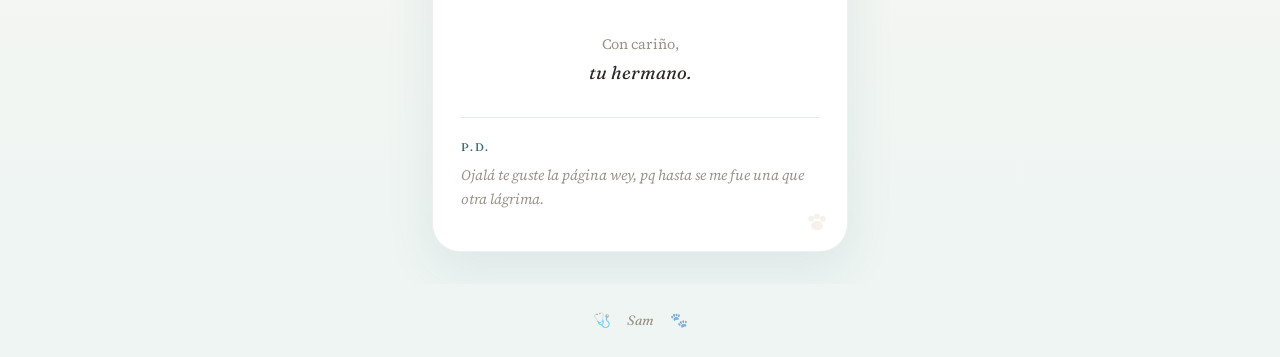
==== commit 1016bb24: "Actualizar index.html" ====
--- a/index.html
+++ b/index.html
@@ -5,8 +5,8 @@
   <meta name="viewport" content="width=device-width, initial-scale=1, viewport-fit=cover" />
   <meta name="theme-color" content="#eef5f3" />
   <meta name="description" content="Para Sam — 27 de junio" />
-  <meta property="og:title" content="¡Feliz cumpleaños, Sam!" />
-  <meta property="og:description" content="Algo especial de tu hermano — abre el enlace" />
+  <meta property="og:title" content="Feliz cumpleaños, Wey!" />
+  <meta property="og:description" content="27/06/2002" />
   <meta property="og:image" content="https://alemadofoker.github.io/Sam/images/gato.jpg" />
   <meta property="og:type" content="website" />
   <title>Feliz Pumpe wey</title>
